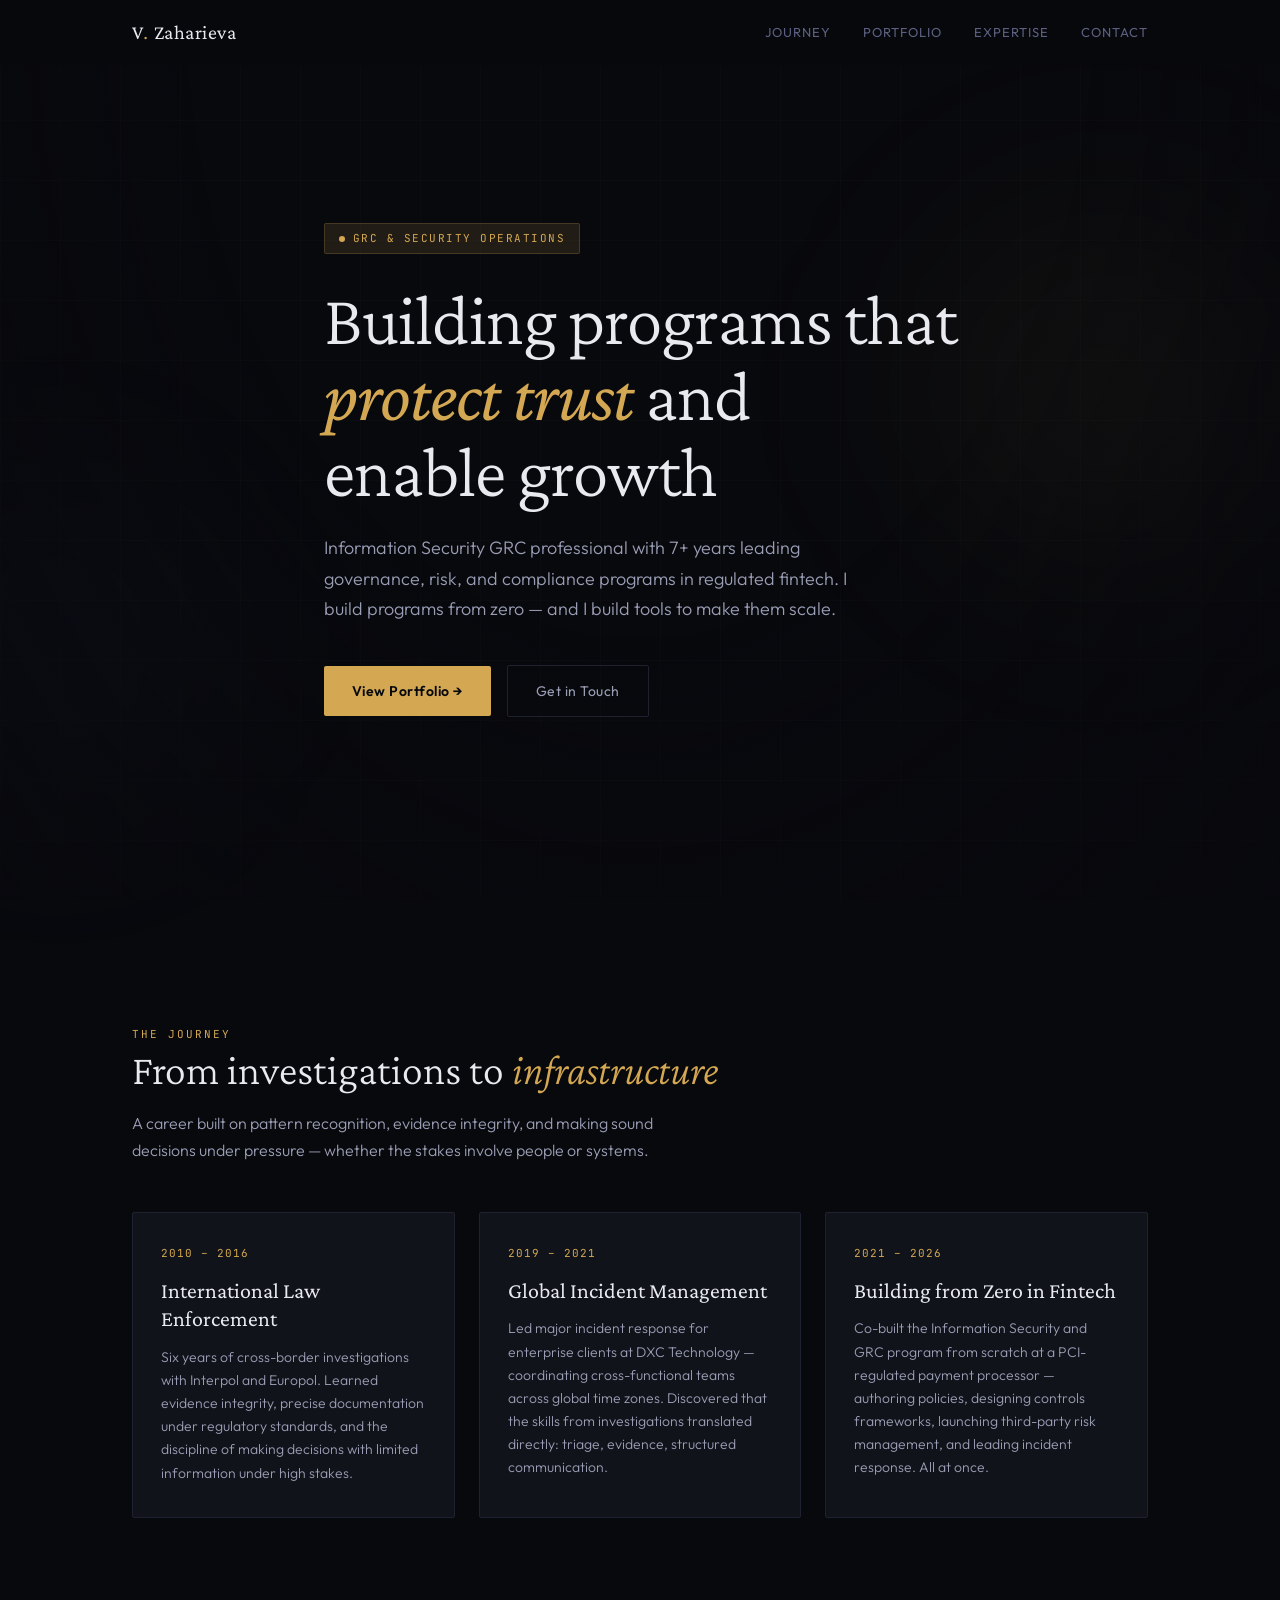
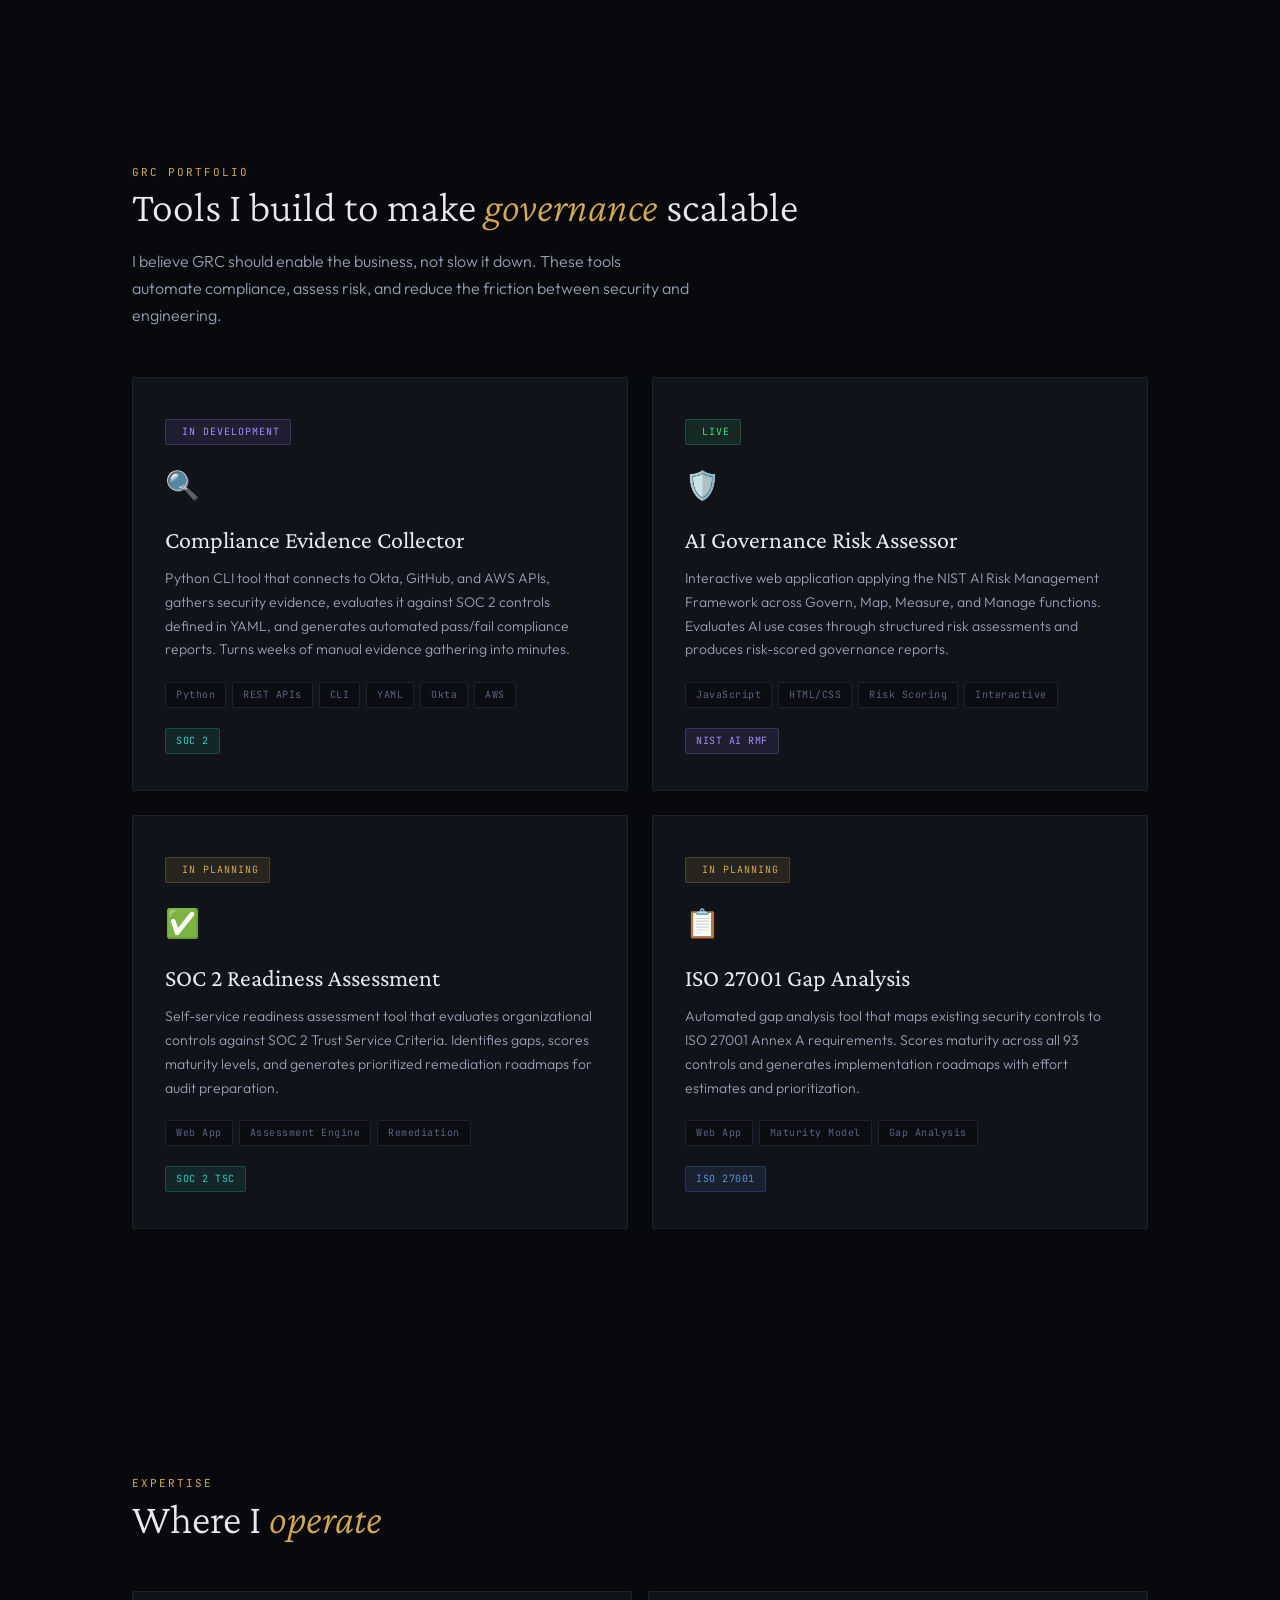
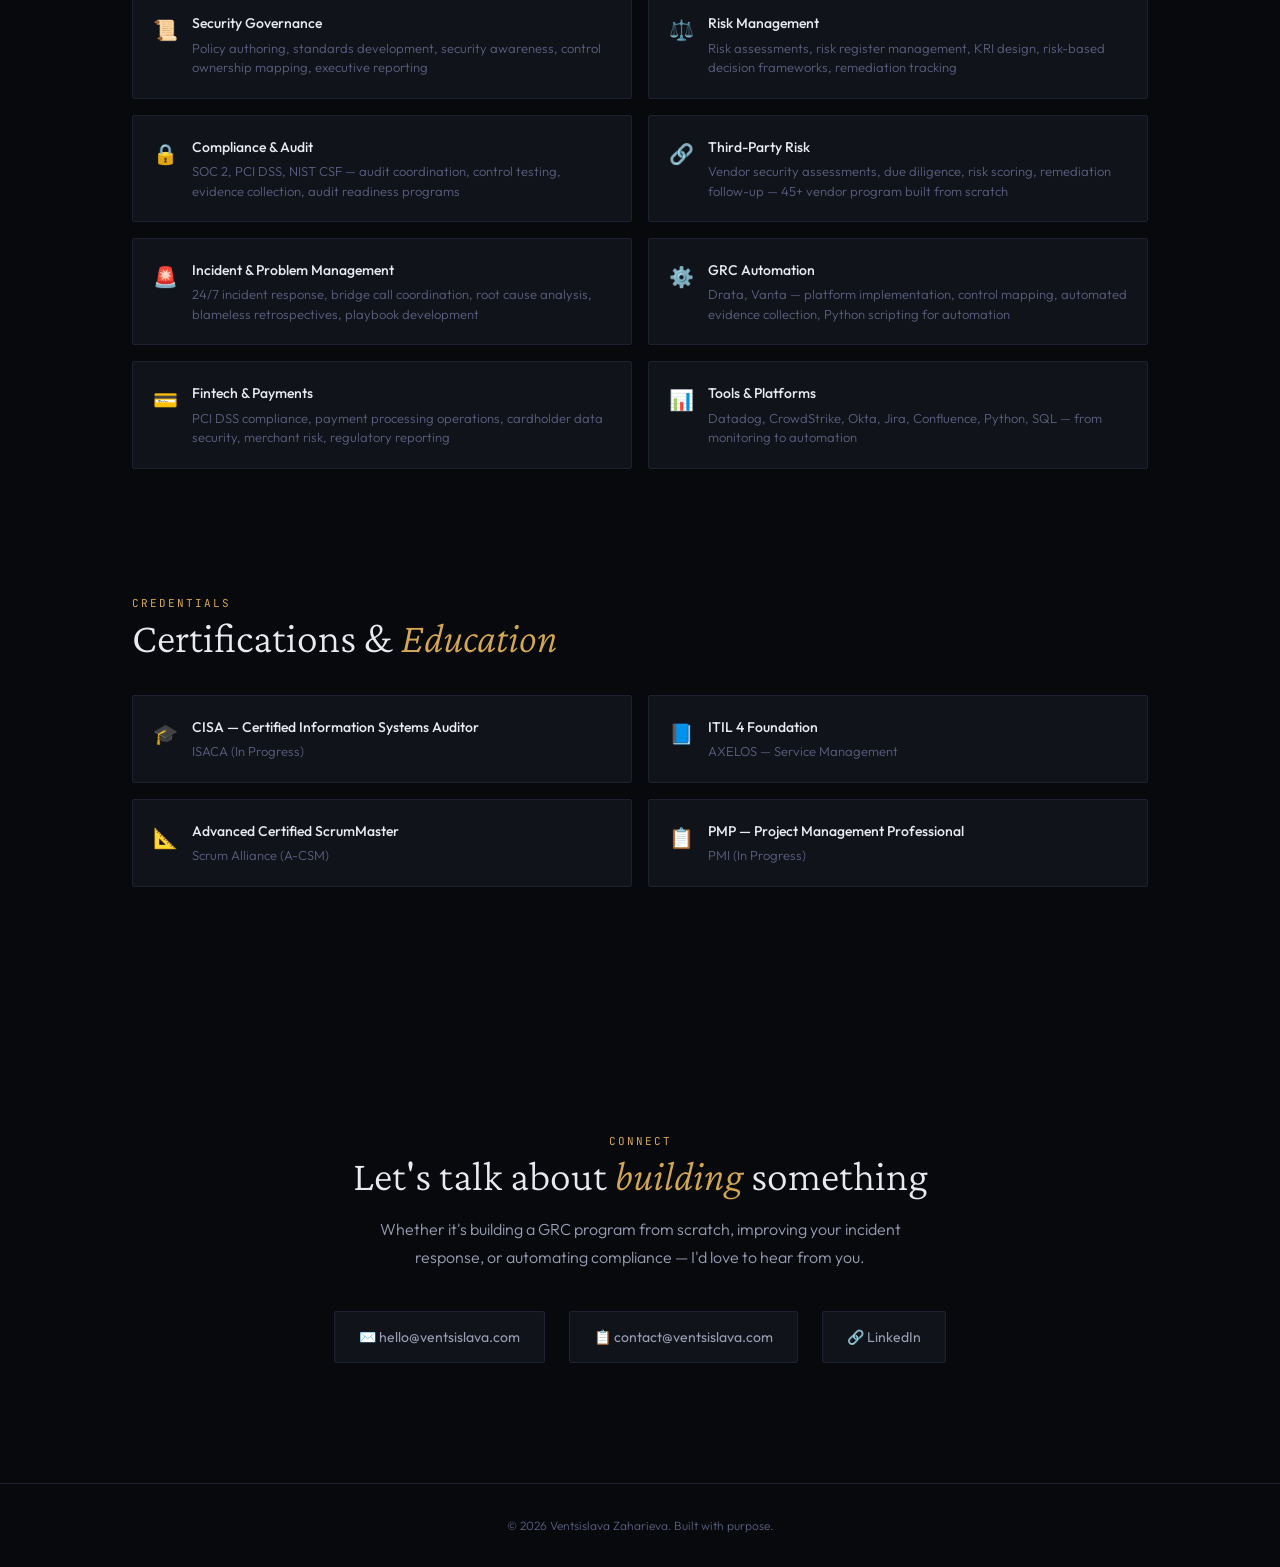
==== index.html @ 03b920b8 "Initial MVP: portfolio site with GRC tools showcase" ====
<!DOCTYPE html>
<html lang="en">

<head>
    <meta charset="UTF-8">
    <meta name="viewport" content="width=device-width, initial-scale=1.0">
    <title>Ventsislava Zaharieva — GRC & Security Operations</title>
    <meta name="description"
        content="Information Security GRC professional building governance, risk, and compliance programs that protect customer trust while enabling business growth. Portfolio of GRC automation tools and security operations expertise.">
    <link rel="stylesheet" href="css/style.css">
</head>

<body>

    <!-- Navigation -->
    <nav id="navbar">
        <div class="container">
            <a href="#" class="nav-logo">V<span>.</span> Zaharieva</a>
            <ul class="nav-links">
                <li><a href="#journey">Journey</a></li>
                <li><a href="#portfolio">Portfolio</a></li>
                <li><a href="#expertise">Expertise</a></li>
                <li><a href="#contact">Contact</a></li>
            </ul>
        </div>
    </nav>

    <!-- Hero -->
    <section class="hero">
        <div class="container">
            <div class="hero-content">
                <div class="hero-badge">
                    <span class="dot"></span>
                    GRC & Security Operations
                </div>
                <h1>Building programs that<br><em>protect trust</em> and<br>enable growth</h1>
                <p class="hero-subtitle">Information Security GRC professional with 7+ years leading governance, risk,
                    and compliance programs in regulated fintech. I build programs from zero — and I build tools to make
                    them scale.</p>
                <div class="hero-cta">
                    <a href="#portfolio" class="btn-primary">View Portfolio →</a>
                    <a href="#contact" class="btn-secondary">Get in Touch</a>
                </div>
            </div>
        </div>
        <div class="hero-glow"></div>
        <div class="hero-glow-2"></div>
    </section>

    <!-- Journey -->
    <section class="section" id="journey">
        <div class="container">
            <span class="section-label">The Journey</span>
            <h2 class="section-title">From investigations to <em>infrastructure</em></h2>
            <p class="section-description">A career built on pattern recognition, evidence integrity, and making sound
                decisions under pressure — whether the stakes involve people or systems.</p>

            <div class="journey-grid">
                <div class="journey-card fade-in stagger-1">
                    <div class="journey-era">2010 – 2016</div>
                    <div class="journey-title">International Law Enforcement</div>
                    <p class="journey-text">Six years of cross-border investigations with Interpol and Europol. Learned
                        evidence integrity, precise documentation under regulatory standards, and the discipline of
                        making decisions with limited information under high stakes.</p>
                </div>
                <div class="journey-card fade-in stagger-2">
                    <div class="journey-era">2019 – 2021</div>
                    <div class="journey-title">Global Incident Management</div>
                    <p class="journey-text">Led major incident response for enterprise clients at DXC Technology —
                        coordinating cross-functional teams across global time zones. Discovered that the skills from
                        investigations translated directly: triage, evidence, structured communication.</p>
                </div>
                <div class="journey-card fade-in stagger-3">
                    <div class="journey-era">2021 – 2026</div>
                    <div class="journey-title">Building from Zero in Fintech</div>
                    <p class="journey-text">Co-built the Information Security and GRC program from scratch at a
                        PCI-regulated payment processor — authoring policies, designing controls frameworks, launching
                        third-party risk management, and leading incident response. All at once.</p>
                </div>
            </div>
        </div>
    </section>

    <!-- Portfolio -->
    <section class="section" id="portfolio">
        <div class="container">
            <span class="section-label">GRC Portfolio</span>
            <h2 class="section-title">Tools I build to make <em>governance</em> scalable</h2>
            <p class="section-description">I believe GRC should enable the business, not slow it down. These tools
                automate compliance, assess risk, and reduce the friction between security and engineering.</p>

            <div class="portfolio-grid">
                <!-- Project 1: Evidence Collector -->
                <div class="project-card fade-in stagger-1">
                    <div class="project-status status-dev">
                        <span class="dot"></span> In Development
                    </div>
                    <div class="project-icon">🔍</div>
                    <h3 class="project-name">Compliance Evidence Collector</h3>
                    <p class="project-description">Python CLI tool that connects to Okta, GitHub, and AWS APIs, gathers
                        security evidence, evaluates it against SOC 2 controls defined in YAML, and generates automated
                        pass/fail compliance reports. Turns weeks of manual evidence gathering into minutes.</p>
                    <div class="project-tags">
                        <span class="tag">Python</span>
                        <span class="tag">REST APIs</span>
                        <span class="tag">CLI</span>
                        <span class="tag">YAML</span>
                        <span class="tag">Okta</span>
                        <span class="tag">AWS</span>
                    </div>
                    <div class="project-frameworks">
                        <span class="framework-badge fw-soc2">SOC 2</span>
                    </div>
                </div>

                <!-- Project 2: AI Governance Risk Assessor -->
                <div class="project-card fade-in stagger-2">
                    <div class="project-status status-live">
                        <span class="dot"></span> Live
                    </div>
                    <div class="project-icon">🛡️</div>
                    <h3 class="project-name">AI Governance Risk Assessor</h3>
                    <p class="project-description">Interactive web application applying the NIST AI Risk Management
                        Framework across Govern, Map, Measure, and Manage functions. Evaluates AI use cases through
                        structured risk assessments and produces risk-scored governance reports.</p>
                    <div class="project-tags">
                        <span class="tag">JavaScript</span>
                        <span class="tag">HTML/CSS</span>
                        <span class="tag">Risk Scoring</span>
                        <span class="tag">Interactive</span>
                    </div>
                    <div class="project-frameworks">
                        <span class="framework-badge fw-nist">NIST AI RMF</span>
                    </div>
                </div>

                <!-- Project 3: SOC 2 Readiness -->
                <div class="project-card fade-in stagger-3">
                    <div class="project-status status-planned">
                        <span class="dot"></span> In Planning
                    </div>
                    <div class="project-icon">✅</div>
                    <h3 class="project-name">SOC 2 Readiness Assessment</h3>
                    <p class="project-description">Self-service readiness assessment tool that evaluates organizational
                        controls against SOC 2 Trust Service Criteria. Identifies gaps, scores maturity levels, and
                        generates prioritized remediation roadmaps for audit preparation.</p>
                    <div class="project-tags">
                        <span class="tag">Web App</span>
                        <span class="tag">Assessment Engine</span>
                        <span class="tag">Remediation</span>
                    </div>
                    <div class="project-frameworks">
                        <span class="framework-badge fw-soc2">SOC 2 TSC</span>
                    </div>
                </div>

                <!-- Project 4: ISO 27001 Gap Analysis -->
                <div class="project-card fade-in stagger-4">
                    <div class="project-status status-planned">
                        <span class="dot"></span> In Planning
                    </div>
                    <div class="project-icon">📋</div>
                    <h3 class="project-name">ISO 27001 Gap Analysis</h3>
                    <p class="project-description">Automated gap analysis tool that maps existing security controls to
                        ISO 27001 Annex A requirements. Scores maturity across all 93 controls and generates
                        implementation roadmaps with effort estimates and prioritization.</p>
                    <div class="project-tags">
                        <span class="tag">Web App</span>
                        <span class="tag">Maturity Model</span>
                        <span class="tag">Gap Analysis</span>
                    </div>
                    <div class="project-frameworks">
                        <span class="framework-badge fw-iso">ISO 27001</span>
                    </div>
                </div>
            </div>
        </div>
    </section>

    <!-- Expertise -->
    <section class="section" id="expertise">
        <div class="container">
            <span class="section-label">Expertise</span>
            <h2 class="section-title">Where I <em>operate</em></h2>

            <div class="competency-grid">
                <div class="competency-item fade-in">
                    <div class="competency-icon">📜</div>
                    <div>
                        <div class="competency-label">Security Governance</div>
                        <div class="competency-detail">Policy authoring, standards development, security awareness,
                            control ownership mapping, executive reporting</div>
                    </div>
                </div>
                <div class="competency-item fade-in">
                    <div class="competency-icon">⚖️</div>
                    <div>
                        <div class="competency-label">Risk Management</div>
                        <div class="competency-detail">Risk assessments, risk register management, KRI design,
                            risk-based decision frameworks, remediation tracking</div>
                    </div>
                </div>
                <div class="competency-item fade-in">
                    <div class="competency-icon">🔒</div>
                    <div>
                        <div class="competency-label">Compliance & Audit</div>
                        <div class="competency-detail">SOC 2, PCI DSS, NIST CSF — audit coordination, control testing,
                            evidence collection, audit readiness programs</div>
                    </div>
                </div>
                <div class="competency-item fade-in">
                    <div class="competency-icon">🔗</div>
                    <div>
                        <div class="competency-label">Third-Party Risk</div>
                        <div class="competency-detail">Vendor security assessments, due diligence, risk scoring,
                            remediation follow-up — 45+ vendor program built from scratch</div>
                    </div>
                </div>
                <div class="competency-item fade-in">
                    <div class="competency-icon">🚨</div>
                    <div>
                        <div class="competency-label">Incident & Problem Management</div>
                        <div class="competency-detail">24/7 incident response, bridge call coordination, root cause
                            analysis, blameless retrospectives, playbook development</div>
                    </div>
                </div>
                <div class="competency-item fade-in">
                    <div class="competency-icon">⚙️</div>
                    <div>
                        <div class="competency-label">GRC Automation</div>
                        <div class="competency-detail">Drata, Vanta — platform implementation, control mapping,
                            automated evidence collection, Python scripting for automation</div>
                    </div>
                </div>
                <div class="competency-item fade-in">
                    <div class="competency-icon">💳</div>
                    <div>
                        <div class="competency-label">Fintech & Payments</div>
                        <div class="competency-detail">PCI DSS compliance, payment processing operations, cardholder
                            data security, merchant risk, regulatory reporting</div>
                    </div>
                </div>
                <div class="competency-item fade-in">
                    <div class="competency-icon">📊</div>
                    <div>
                        <div class="competency-label">Tools & Platforms</div>
                        <div class="competency-detail">Datadog, CrowdStrike, Okta, Jira, Confluence, Python, SQL — from
                            monitoring to automation</div>
                    </div>
                </div>
            </div>
        </div>
    </section>

    <!-- Certifications -->
    <section class="section" id="certifications" style="padding-top: 0;">
        <div class="container">
            <span class="section-label">Credentials</span>
            <h2 class="section-title">Certifications & <em>Education</em></h2>

            <div class="competency-grid" style="margin-top: 32px;">
                <div class="competency-item fade-in">
                    <div class="competency-icon">🎓</div>
                    <div>
                        <div class="competency-label">CISA — Certified Information Systems Auditor</div>
                        <div class="competency-detail">ISACA (In Progress)</div>
                    </div>
                </div>
                <div class="competency-item fade-in">
                    <div class="competency-icon">📘</div>
                    <div>
                        <div class="competency-label">ITIL 4 Foundation</div>
                        <div class="competency-detail">AXELOS — Service Management</div>
                    </div>
                </div>
                <div class="competency-item fade-in">
                    <div class="competency-icon">📐</div>
                    <div>
                        <div class="competency-label">Advanced Certified ScrumMaster</div>
                        <div class="competency-detail">Scrum Alliance (A-CSM)</div>
                    </div>
                </div>
                <div class="competency-item fade-in">
                    <div class="competency-icon">📋</div>
                    <div>
                        <div class="competency-label">PMP — Project Management Professional</div>
                        <div class="competency-detail">PMI (In Progress)</div>
                    </div>
                </div>
            </div>
        </div>
    </section>

    <!-- Contact -->
    <section class="section contact-section" id="contact">
        <div class="container">
            <span class="section-label">Connect</span>
            <h2 class="section-title">Let's talk about <em>building</em> something</h2>
            <p class="section-description" style="margin: 0 auto;">Whether it's building a GRC program from scratch,
                improving your incident response, or automating compliance — I'd love to hear from you.</p>

            <div class="contact-links">
                <a href="mailto:hello@ventsislava.com" class="contact-link">
                    ✉️ hello@ventsislava.com
                </a>
                <a href="mailto:contact@ventsislava.com" class="contact-link">
                    📋 contact@ventsislava.com
                </a>
                <a href="https://linkedin.com" class="contact-link" target="_blank">
                    🔗 LinkedIn
                </a>
            </div>
        </div>
    </section>

    <!-- Footer -->
    <footer>
        <div class="container">
            <p class="footer-text">© 2026 Ventsislava Zaharieva. Built with purpose.</p>
        </div>
    </footer>

    <script src="js/main.js"></script>
</body>

</html>
---- css/style.css ----
/* ================================
   VENTSISLAVA.COM — Design System
   Aesthetic: Refined Dark Editorial
   ================================ */

@import url('https://fonts.googleapis.com/css2?family=Crimson+Pro:ital,wght@0,300;0,400;0,600;1,300;1,400&family=Outfit:wght@300;400;500;600;700&family=JetBrains+Mono:wght@400;500&display=swap');

:root {
    /* Palette — Midnight with warm amber accents */
    --bg-deep: #08090d;
    --bg-primary: #0c0e14;
    --bg-card: #11131a;
    --bg-card-hover: #161924;
    --bg-surface: #1a1d28;
    --border: #1e2130;
    --border-hover: #2a2e42;

    --text-primary: #e8eaf0;
    --text-secondary: #9a9eb5;
    --text-muted: #5c6080;

    --accent: #d4a853;
    --accent-soft: rgba(212, 168, 83, 0.12);
    --accent-glow: rgba(212, 168, 83, 0.25);
    --accent-secondary: #5b8dd9;
    --accent-secondary-soft: rgba(91, 141, 217, 0.12);

    /* Status colors */
    --green: #4ade80;
    --green-soft: rgba(74, 222, 128, 0.1);
    --purple: #a78bfa;
    --purple-soft: rgba(167, 139, 250, 0.1);
    --teal: #2dd4bf;
    --teal-soft: rgba(45, 212, 191, 0.1);
    --rose: #fb7185;
    --rose-soft: rgba(251, 113, 133, 0.1);

    /* Typography */
    --font-display: 'Crimson Pro', Georgia, serif;
    --font-body: 'Outfit', sans-serif;
    --font-mono: 'JetBrains Mono', monospace;

    /* Spacing */
    --section-gap: 120px;
    --container-width: 1080px;
}

* { margin: 0; padding: 0; box-sizing: border-box; }

html { scroll-behavior: smooth; }

body {
    font-family: var(--font-body);
    background: var(--bg-deep);
    color: var(--text-primary);
    line-height: 1.6;
    overflow-x: hidden;
    -webkit-font-smoothing: antialiased;
    -moz-osx-font-smoothing: grayscale;
}

/* Subtle grid background */
body::before {
    content: '';
    position: fixed;
    top: 0; left: 0; width: 100%; height: 100%;
    background-image:
        linear-gradient(rgba(255,255,255,0.015) 1px, transparent 1px),
        linear-gradient(90deg, rgba(255,255,255,0.015) 1px, transparent 1px);
    background-size: 60px 60px;
    pointer-events: none;
    z-index: 0;
}

/* Vignette */
body::after {
    content: '';
    position: fixed;
    top: 0; left: 0; width: 100%; height: 100%;
    background: radial-gradient(ellipse at 50% 0%, transparent 50%, rgba(8,9,13,0.7) 100%);
    pointer-events: none;
    z-index: 0;
}

.container {
    max-width: var(--container-width);
    margin: 0 auto;
    padding: 0 32px;
    position: relative;
    z-index: 1;
}

/* ================================
   NAVIGATION
   ================================ */
nav {
    position: fixed;
    top: 0; left: 0; right: 0;
    z-index: 100;
    padding: 16px 0;
    background: rgba(8,9,13,0.85);
    backdrop-filter: blur(20px);
    border-bottom: 1px solid transparent;
    transition: all 0.3s ease;
}

nav.scrolled {
    border-bottom-color: var(--border);
}

nav .container {
    display: flex;
    justify-content: space-between;
    align-items: center;
}

.nav-logo {
    font-family: var(--font-display);
    font-size: 20px;
    font-weight: 400;
    color: var(--text-primary);
    text-decoration: none;
    letter-spacing: 0.5px;
}

.nav-logo span { color: var(--accent); font-style: italic; }

.nav-links {
    display: flex;
    gap: 32px;
    list-style: none;
}

.nav-links a {
    font-size: 13px;
    font-weight: 400;
    color: var(--text-muted);
    text-decoration: none;
    letter-spacing: 1px;
    text-transform: uppercase;
    transition: color 0.3s ease;
}

.nav-links a:hover { color: var(--accent); }

/* ================================
   HERO SECTION
   ================================ */
.hero {
    min-height: 100vh;
    display: flex;
    align-items: center;
    position: relative;
    padding: 120px 0 80px;
}

.hero-content {
    max-width: 720px;
}

.hero-badge {
    display: inline-flex;
    align-items: center;
    gap: 8px;
    padding: 6px 14px;
    background: var(--accent-soft);
    border: 1px solid rgba(212,168,83,0.2);
    border-radius: 2px;
    font-family: var(--font-mono);
    font-size: 11px;
    color: var(--accent);
    letter-spacing: 1.5px;
    text-transform: uppercase;
    margin-bottom: 28px;
}

.hero-badge .dot {
    width: 6px; height: 6px;
    background: var(--accent);
    border-radius: 50%;
    animation: pulse 2.5s infinite;
}

@keyframes pulse {
    0%, 100% { opacity: 1; }
    50% { opacity: 0.3; }
}

.hero h1 {
    font-family: var(--font-display);
    font-size: 72px;
    font-weight: 300;
    line-height: 1.05;
    color: var(--text-primary);
    margin-bottom: 24px;
    letter-spacing: -1px;
}

.hero h1 em {
    font-style: italic;
    color: var(--accent);
    font-weight: 400;
}

.hero-subtitle {
    font-size: 18px;
    font-weight: 300;
    color: var(--text-secondary);
    line-height: 1.7;
    max-width: 540px;
    margin-bottom: 40px;
}

.hero-cta {
    display: flex;
    gap: 16px;
    align-items: center;
}

.btn-primary {
    display: inline-flex;
    align-items: center;
    gap: 10px;
    padding: 14px 28px;
    background: var(--accent);
    color: var(--bg-deep);
    font-family: var(--font-body);
    font-size: 14px;
    font-weight: 600;
    text-decoration: none;
    border-radius: 2px;
    letter-spacing: 0.5px;
    transition: all 0.3s ease;
}

.btn-primary:hover {
    background: #e0b760;
    transform: translateY(-2px);
    box-shadow: 0 8px 24px rgba(212,168,83,0.25);
}

.btn-secondary {
    display: inline-flex;
    align-items: center;
    gap: 10px;
    padding: 14px 28px;
    background: transparent;
    color: var(--text-secondary);
    font-family: var(--font-body);
    font-size: 14px;
    font-weight: 400;
    text-decoration: none;
    border: 1px solid var(--border);
    border-radius: 2px;
    letter-spacing: 0.5px;
    transition: all 0.3s ease;
}

.btn-secondary:hover {
    border-color: var(--border-hover);
    color: var(--text-primary);
}

/* Ambient glow on hero */
.hero-glow {
    position: absolute;
    top: 10%;
    right: -10%;
    width: 600px;
    height: 600px;
    background: radial-gradient(circle, rgba(212,168,83,0.06) 0%, transparent 70%);
    filter: blur(80px);
    pointer-events: none;
}

.hero-glow-2 {
    position: absolute;
    bottom: 0;
    left: -15%;
    width: 500px;
    height: 500px;
    background: radial-gradient(circle, rgba(91,141,217,0.05) 0%, transparent 70%);
    filter: blur(80px);
    pointer-events: none;
}

/* ================================
   SECTION HEADERS
   ================================ */
.section {
    padding: var(--section-gap) 0;
}

.section-label {
    font-family: var(--font-mono);
    font-size: 11px;
    color: var(--accent);
    letter-spacing: 2px;
    text-transform: uppercase;
    margin-bottom: 12px;
}

.section-title {
    font-family: var(--font-display);
    font-size: 42px;
    font-weight: 300;
    line-height: 1.15;
    color: var(--text-primary);
    margin-bottom: 16px;
}

.section-title em {
    font-style: italic;
    color: var(--accent);
}

.section-description {
    font-size: 16px;
    color: var(--text-secondary);
    max-width: 560px;
    line-height: 1.7;
    font-weight: 300;
}

/* ================================
   JOURNEY SECTION
   ================================ */
.journey-grid {
    display: grid;
    grid-template-columns: repeat(3, 1fr);
    gap: 24px;
    margin-top: 48px;
}

.journey-card {
    background: var(--bg-card);
    border: 1px solid var(--border);
    border-radius: 2px;
    padding: 32px 28px;
    position: relative;
    transition: all 0.3s ease;
}

.journey-card::before {
    content: '';
    position: absolute;
    top: 0; left: 0;
    width: 3px; height: 0;
    background: var(--accent);
    transition: height 0.4s ease;
}

.journey-card:hover { border-color: var(--border-hover); background: var(--bg-card-hover); }
.journey-card:hover::before { height: 100%; }

.journey-era {
    font-family: var(--font-mono);
    font-size: 11px;
    color: var(--accent);
    letter-spacing: 1px;
    margin-bottom: 14px;
}

.journey-title {
    font-family: var(--font-display);
    font-size: 22px;
    font-weight: 400;
    color: var(--text-primary);
    margin-bottom: 12px;
    line-height: 1.3;
}

.journey-text {
    font-size: 14px;
    color: var(--text-secondary);
    line-height: 1.65;
    font-weight: 300;
}

/* ================================
   GRC PORTFOLIO
   ================================ */
.portfolio-grid {
    display: grid;
    grid-template-columns: repeat(2, 1fr);
    gap: 24px;
    margin-top: 48px;
}

.project-card {
    background: var(--bg-card);
    border: 1px solid var(--border);
    border-radius: 2px;
    padding: 36px 32px;
    position: relative;
    overflow: hidden;
    transition: all 0.4s ease;
}

.project-card::after {
    content: '';
    position: absolute;
    bottom: 0; left: 0; right: 0;
    height: 2px;
    background: linear-gradient(90deg, var(--accent), transparent);
    opacity: 0;
    transition: opacity 0.3s ease;
}

.project-card:hover {
    border-color: var(--border-hover);
    background: var(--bg-card-hover);
    transform: translateY(-4px);
    box-shadow: 0 16px 40px rgba(0,0,0,0.3);
}

.project-card:hover::after { opacity: 1; }

.project-status {
    display: inline-flex;
    align-items: center;
    gap: 6px;
    padding: 4px 10px;
    border-radius: 2px;
    font-family: var(--font-mono);
    font-size: 10px;
    letter-spacing: 1px;
    text-transform: uppercase;
    margin-bottom: 18px;
}

.status-live {
    background: var(--green-soft);
    color: var(--green);
    border: 1px solid rgba(74,222,128,0.2);
}

.status-dev {
    background: var(--purple-soft);
    color: var(--purple);
    border: 1px solid rgba(167,139,250,0.2);
}

.status-planned {
    background: var(--accent-soft);
    color: var(--accent);
    border: 1px solid rgba(212,168,83,0.2);
}

.project-icon {
    font-size: 28px;
    margin-bottom: 16px;
}

.project-name {
    font-family: var(--font-display);
    font-size: 24px;
    font-weight: 400;
    color: var(--text-primary);
    margin-bottom: 12px;
    line-height: 1.3;
}

.project-description {
    font-size: 14px;
    color: var(--text-secondary);
    line-height: 1.7;
    font-weight: 300;
    margin-bottom: 20px;
}

.project-tags {
    display: flex;
    flex-wrap: wrap;
    gap: 6px;
    margin-bottom: 20px;
}

.tag {
    font-family: var(--font-mono);
    font-size: 10px;
    padding: 4px 10px;
    background: rgba(0,0,0,0.3);
    border: 1px solid var(--border);
    border-radius: 2px;
    color: var(--text-muted);
    letter-spacing: 0.5px;
}

.project-frameworks {
    display: flex;
    flex-wrap: wrap;
    gap: 8px;
}

.framework-badge {
    font-family: var(--font-mono);
    font-size: 10px;
    padding: 4px 10px;
    border-radius: 2px;
    letter-spacing: 0.5px;
}

.fw-soc2 { background: var(--teal-soft); color: var(--teal); border: 1px solid rgba(45,212,191,0.2); }
.fw-nist { background: var(--purple-soft); color: var(--purple); border: 1px solid rgba(167,139,250,0.2); }
.fw-iso { background: var(--accent-secondary-soft); color: var(--accent-secondary); border: 1px solid rgba(91,141,217,0.2); }
.fw-pci { background: var(--rose-soft); color: var(--rose); border: 1px solid rgba(251,113,133,0.2); }

/* ================================
   COMPETENCIES
   ================================ */
.competency-grid {
    display: grid;
    grid-template-columns: repeat(2, 1fr);
    gap: 16px;
    margin-top: 48px;
}

.competency-item {
    display: flex;
    align-items: flex-start;
    gap: 14px;
    padding: 20px;
    background: var(--bg-card);
    border: 1px solid var(--border);
    border-radius: 2px;
    transition: border-color 0.3s ease;
}

.competency-item:hover { border-color: var(--border-hover); }

.competency-icon {
    font-size: 20px;
    flex-shrink: 0;
    margin-top: 2px;
}

.competency-label {
    font-size: 14px;
    font-weight: 500;
    color: var(--text-primary);
    margin-bottom: 4px;
}

.competency-detail {
    font-size: 13px;
    color: var(--text-muted);
    line-height: 1.5;
    font-weight: 300;
}

/* ================================
   CONTACT
   ================================ */
.contact-section {
    text-align: center;
    padding: var(--section-gap) 0;
}

.contact-links {
    display: flex;
    justify-content: center;
    gap: 24px;
    margin-top: 40px;
}

.contact-link {
    display: flex;
    align-items: center;
    gap: 10px;
    padding: 14px 24px;
    background: var(--bg-card);
    border: 1px solid var(--border);
    border-radius: 2px;
    color: var(--text-secondary);
    text-decoration: none;
    font-size: 14px;
    transition: all 0.3s ease;
}

.contact-link:hover {
    border-color: var(--accent);
    color: var(--accent);
    transform: translateY(-2px);
}

/* ================================
   FOOTER
   ================================ */
footer {
    border-top: 1px solid var(--border);
    padding: 32px 0;
    text-align: center;
}

.footer-text {
    font-size: 12px;
    color: var(--text-muted);
    font-weight: 300;
}

/* ================================
   ANIMATIONS
   ================================ */
.fade-in {
    opacity: 0;
    transform: translateY(20px);
    transition: all 0.7s cubic-bezier(0.16, 1, 0.3, 1);
}

.fade-in.visible {
    opacity: 1;
    transform: translateY(0);
}

.stagger-1 { transition-delay: 0.1s; }
.stagger-2 { transition-delay: 0.2s; }
.stagger-3 { transition-delay: 0.3s; }
.stagger-4 { transition-delay: 0.4s; }

/* ================================
   RESPONSIVE
   ================================ */
@media (max-width: 768px) {
    .hero h1 { font-size: 42px; }
    .journey-grid { grid-template-columns: 1fr; }
    .portfolio-grid { grid-template-columns: 1fr; }
    .competency-grid { grid-template-columns: 1fr; }
    .nav-links { display: none; }
    .section { padding: 80px 0; }
    .section-title { font-size: 32px; }
    .hero { padding-top: 100px; }
    .contact-links { flex-direction: column; align-items: center; }
}
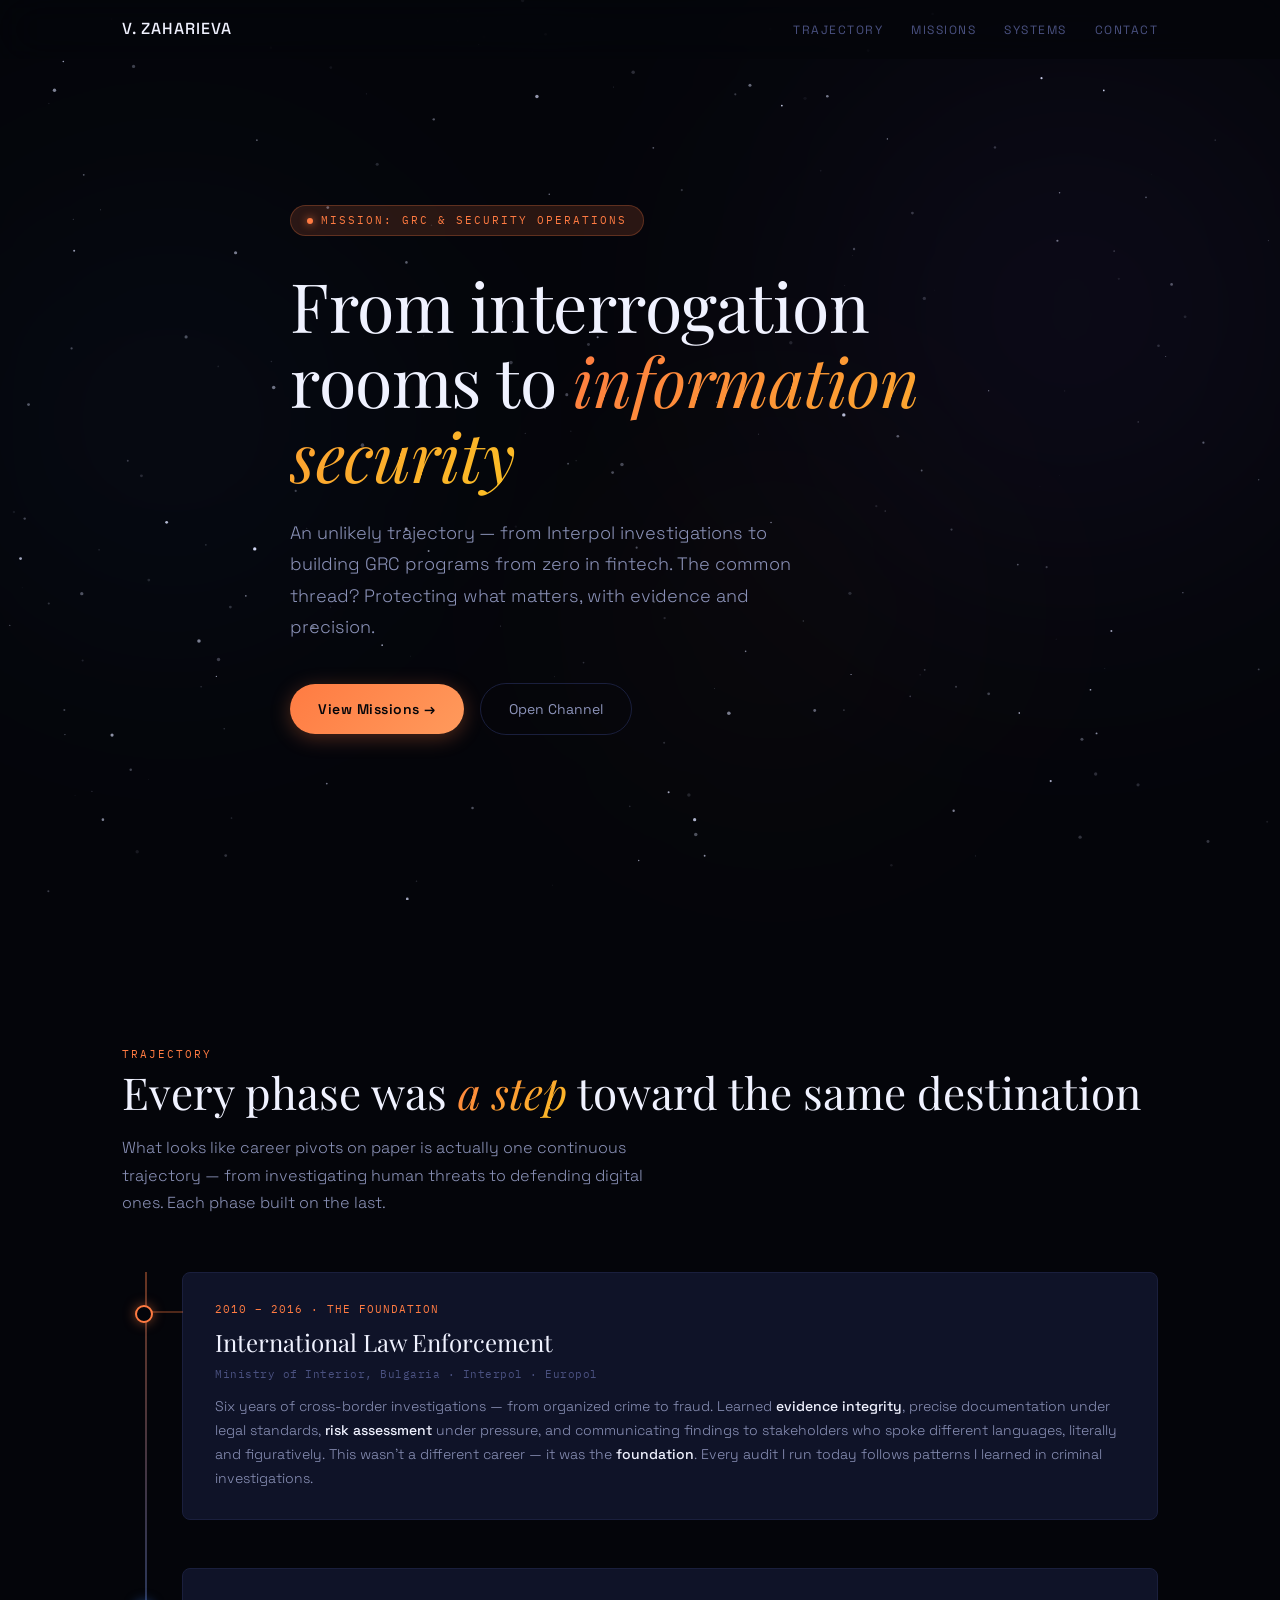
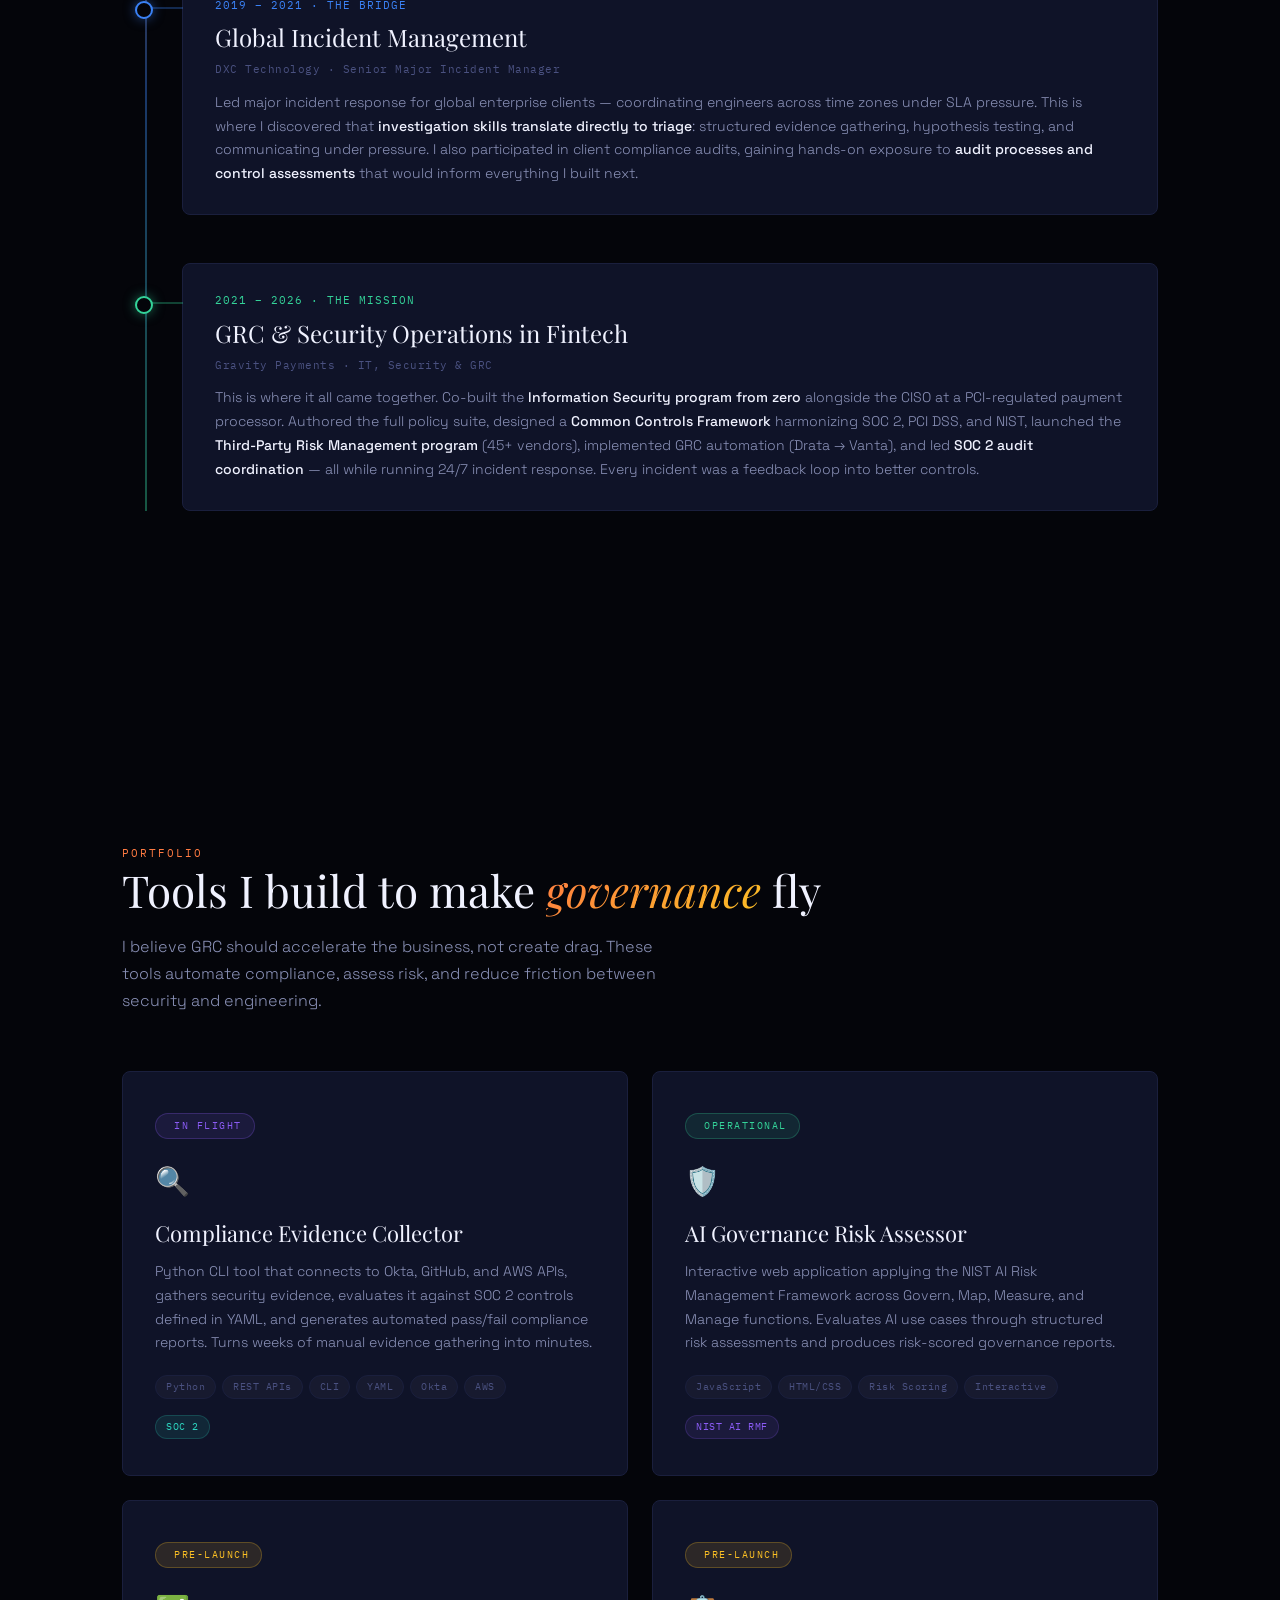
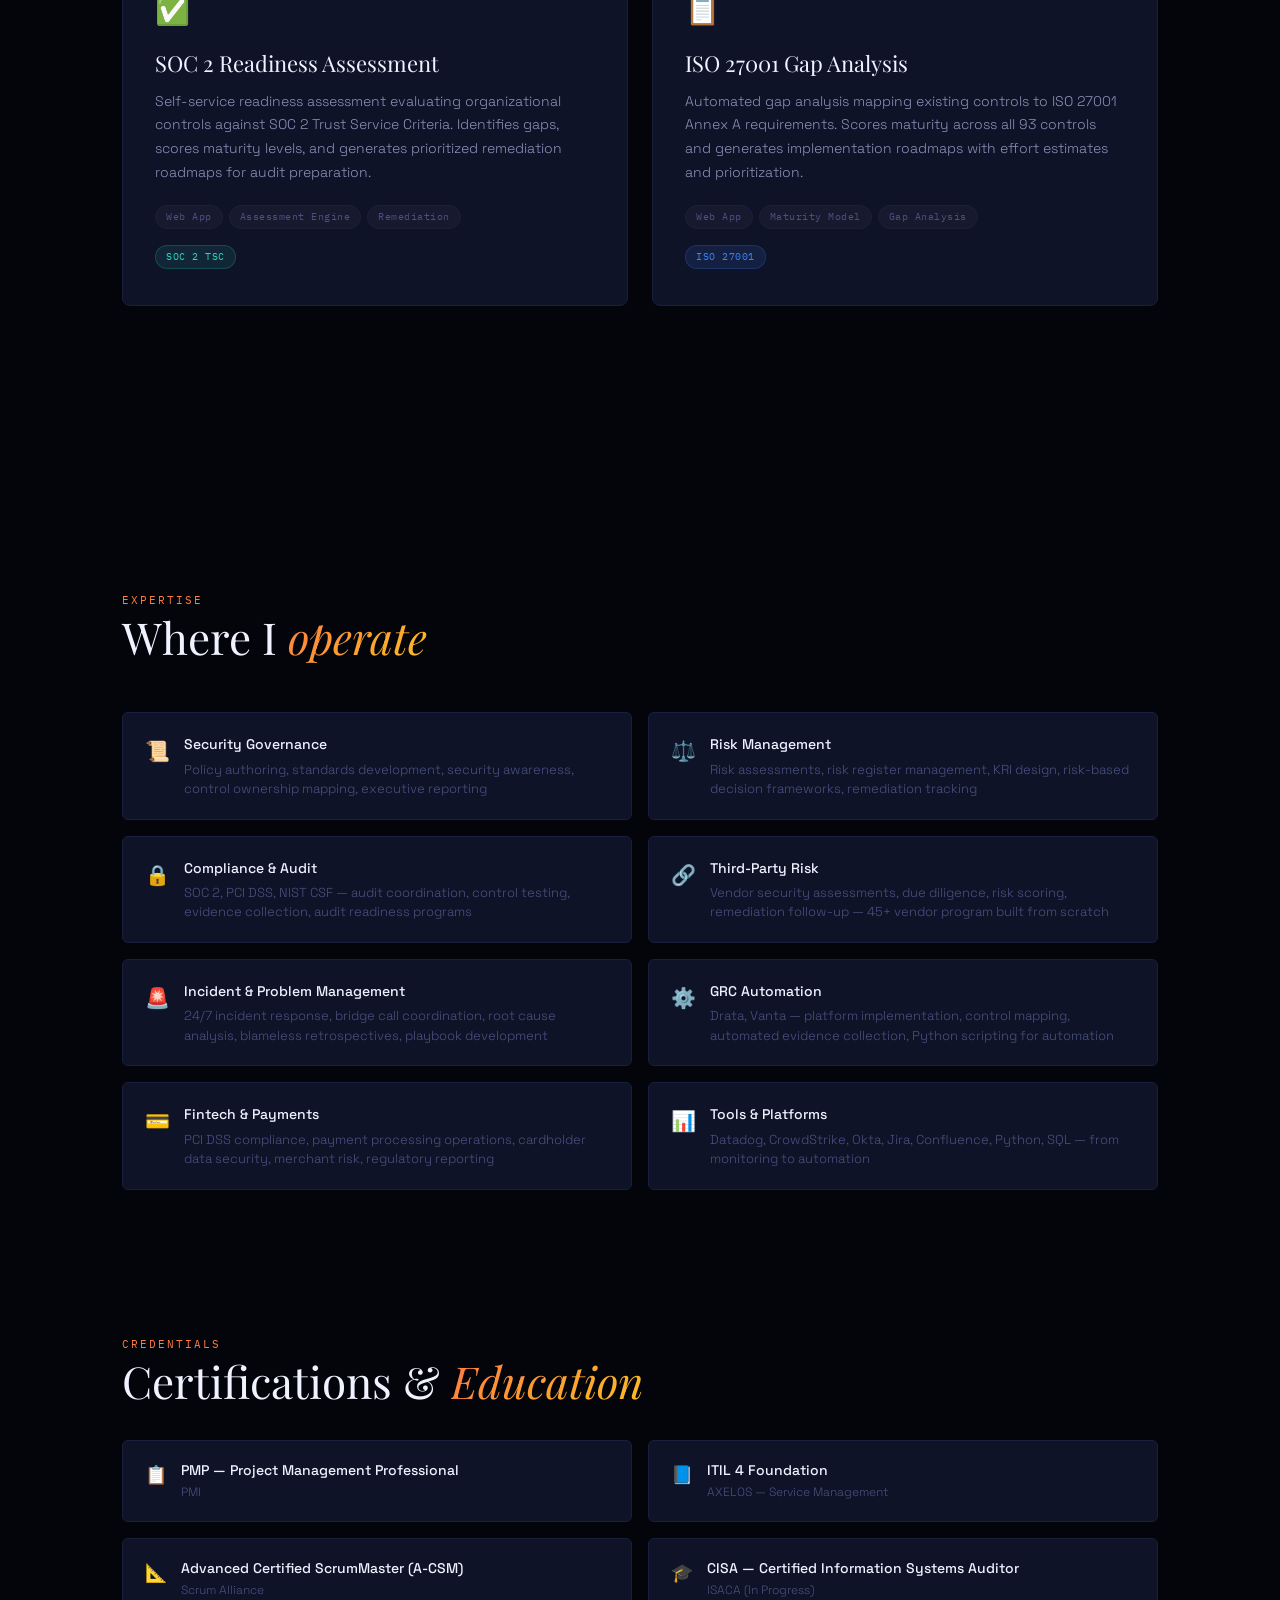
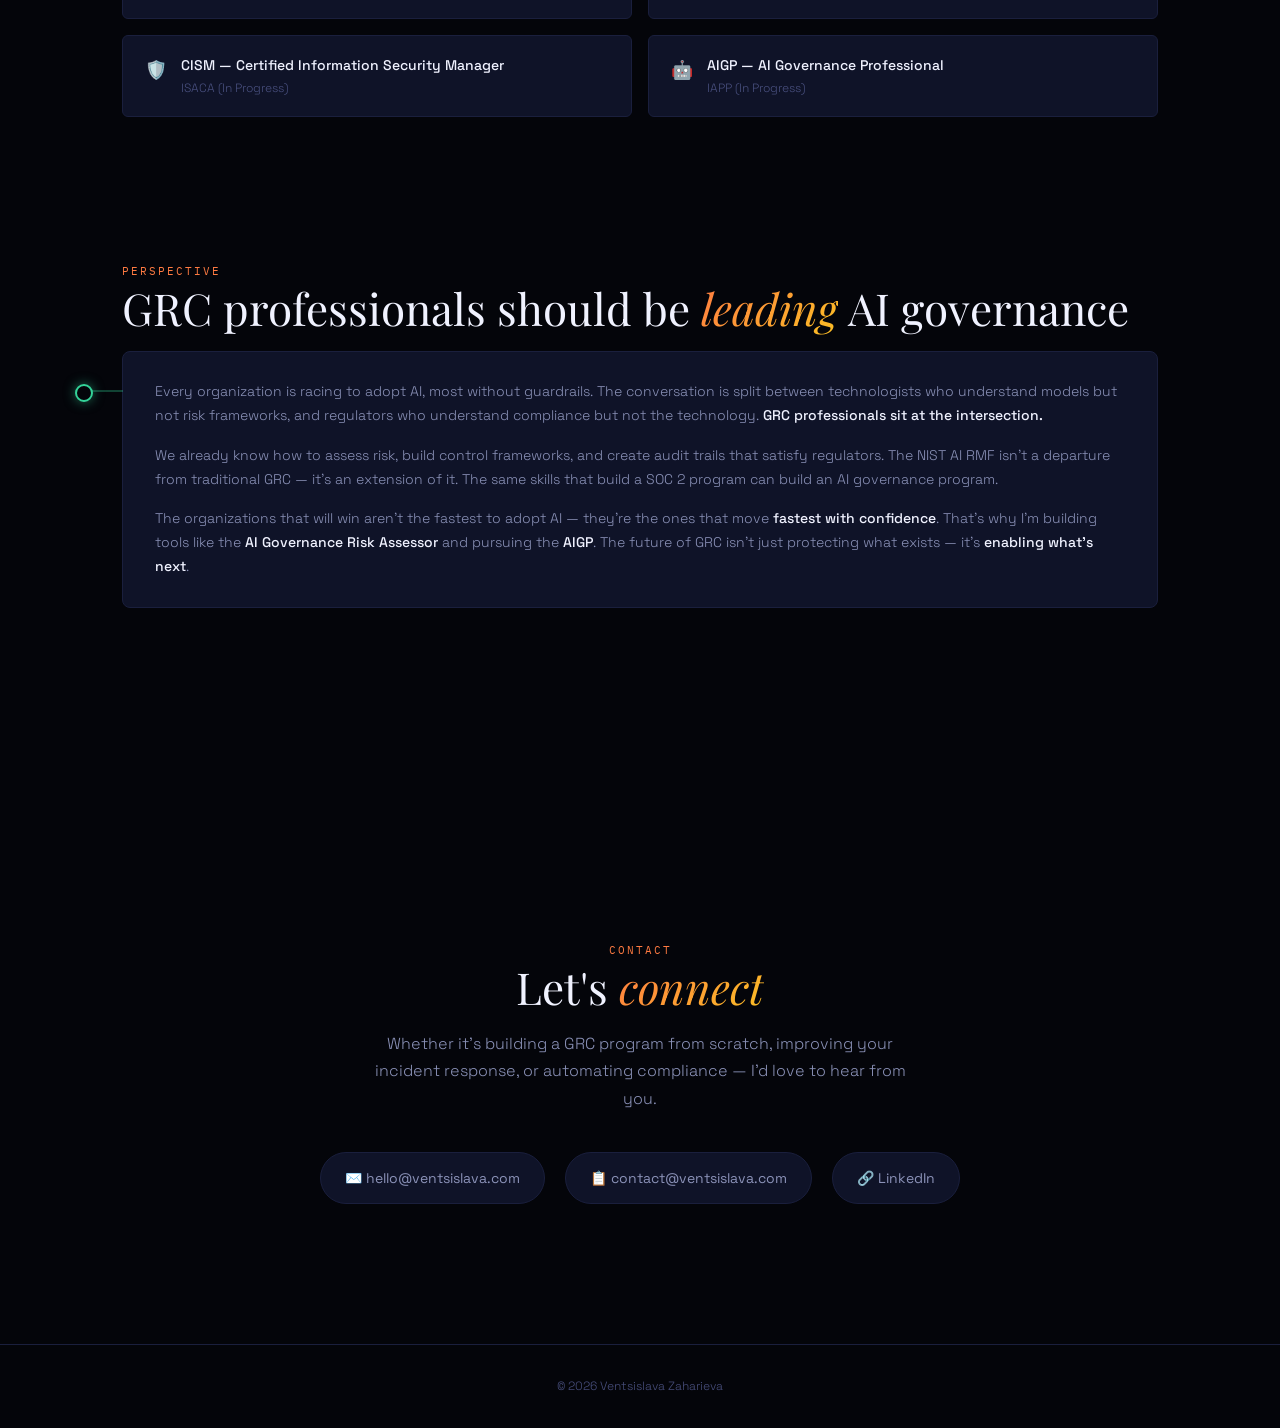
==== commit b52d0677: "style changes" ====
--- a/index.html
+++ b/index.html
@@ -6,20 +6,28 @@
     <meta name="viewport" content="width=device-width, initial-scale=1.0">
     <title>Ventsislava Zaharieva — GRC & Security Operations</title>
     <meta name="description"
-        content="Information Security GRC professional building governance, risk, and compliance programs that protect customer trust while enabling business growth. Portfolio of GRC automation tools and security operations expertise.">
+        content="Information Security GRC professional building governance, risk, and compliance programs that protect customer trust while enabling business growth. Portfolio of GRC automation tools.">
     <link rel="stylesheet" href="css/style.css">
 </head>
 
 <body>
 
+    <!-- Star field canvas -->
+    <canvas id="starfield"></canvas>
+
+    <!-- Nebula ambient clouds -->
+    <div class="nebula-cloud nebula-1"></div>
+    <div class="nebula-cloud nebula-2"></div>
+    <div class="nebula-cloud nebula-3"></div>
+
     <!-- Navigation -->
     <nav id="navbar">
         <div class="container">
-            <a href="#" class="nav-logo">V<span>.</span> Zaharieva</a>
+            <a href="#" class="nav-logo">V. ZAHARIEVA</a>
             <ul class="nav-links">
-                <li><a href="#journey">Journey</a></li>
-                <li><a href="#portfolio">Portfolio</a></li>
-                <li><a href="#expertise">Expertise</a></li>
+                <li><a href="#trajectory">Trajectory</a></li>
+                <li><a href="#missions">Missions</a></li>
+                <li><a href="#systems">Systems</a></li>
                 <li><a href="#contact">Contact</a></li>
             </ul>
         </div>
@@ -29,222 +37,240 @@
     <section class="hero">
         <div class="container">
             <div class="hero-content">
-                <div class="hero-badge">
-                    <span class="dot"></span>
-                    GRC & Security Operations
-                </div>
-                <h1>Building programs that<br><em>protect trust</em> and<br>enable growth</h1>
-                <p class="hero-subtitle">Information Security GRC professional with 7+ years leading governance, risk,
-                    and compliance programs in regulated fintech. I build programs from zero — and I build tools to make
-                    them scale.</p>
+                <div class="mission-tag">
+                    <span class="blink"></span>
+                    Mission: GRC & Security Operations
+                </div>
+                <h1>From interrogation rooms to <em>information security</em></h1>
+                <p class="hero-sub">An unlikely trajectory — from Interpol investigations to building GRC programs from
+                    zero in fintech. The common thread? Protecting what matters, with evidence and precision.</p>
                 <div class="hero-cta">
-                    <a href="#portfolio" class="btn-primary">View Portfolio →</a>
-                    <a href="#contact" class="btn-secondary">Get in Touch</a>
-                </div>
-            </div>
-        </div>
-        <div class="hero-glow"></div>
-        <div class="hero-glow-2"></div>
-    </section>
-
-    <!-- Journey -->
-    <section class="section" id="journey">
-        <div class="container">
-            <span class="section-label">The Journey</span>
-            <h2 class="section-title">From investigations to <em>infrastructure</em></h2>
-            <p class="section-description">A career built on pattern recognition, evidence integrity, and making sound
-                decisions under pressure — whether the stakes involve people or systems.</p>
-
-            <div class="journey-grid">
-                <div class="journey-card fade-in stagger-1">
-                    <div class="journey-era">2010 – 2016</div>
-                    <div class="journey-title">International Law Enforcement</div>
-                    <p class="journey-text">Six years of cross-border investigations with Interpol and Europol. Learned
-                        evidence integrity, precise documentation under regulatory standards, and the discipline of
-                        making decisions with limited information under high stakes.</p>
-                </div>
-                <div class="journey-card fade-in stagger-2">
-                    <div class="journey-era">2019 – 2021</div>
-                    <div class="journey-title">Global Incident Management</div>
-                    <p class="journey-text">Led major incident response for enterprise clients at DXC Technology —
-                        coordinating cross-functional teams across global time zones. Discovered that the skills from
-                        investigations translated directly: triage, evidence, structured communication.</p>
-                </div>
-                <div class="journey-card fade-in stagger-3">
-                    <div class="journey-era">2021 – 2026</div>
-                    <div class="journey-title">Building from Zero in Fintech</div>
-                    <p class="journey-text">Co-built the Information Security and GRC program from scratch at a
-                        PCI-regulated payment processor — authoring policies, designing controls frameworks, launching
-                        third-party risk management, and leading incident response. All at once.</p>
-                </div>
-            </div>
-        </div>
-    </section>
-
-    <!-- Portfolio -->
-    <section class="section" id="portfolio">
-        <div class="container">
-            <span class="section-label">GRC Portfolio</span>
-            <h2 class="section-title">Tools I build to make <em>governance</em> scalable</h2>
-            <p class="section-description">I believe GRC should enable the business, not slow it down. These tools
-                automate compliance, assess risk, and reduce the friction between security and engineering.</p>
-
-            <div class="portfolio-grid">
-                <!-- Project 1: Evidence Collector -->
-                <div class="project-card fade-in stagger-1">
-                    <div class="project-status status-dev">
-                        <span class="dot"></span> In Development
-                    </div>
-                    <div class="project-icon">🔍</div>
-                    <h3 class="project-name">Compliance Evidence Collector</h3>
-                    <p class="project-description">Python CLI tool that connects to Okta, GitHub, and AWS APIs, gathers
+                    <a href="#missions" class="btn-launch">View Missions →</a>
+                    <a href="#contact" class="btn-orbit">Open Channel</a>
+                </div>
+            </div>
+        </div>
+    </section>
+
+    <!-- Trajectory — Journey as a flight path -->
+    <section class="trajectory" id="trajectory">
+        <div class="container">
+            <span class="section-label">Trajectory</span>
+            <h2 class="section-title">Every phase was <em>a step</em> toward the same destination</h2>
+            <p class="section-desc">What looks like career pivots on paper is actually one continuous trajectory — from
+                investigating human threats to defending digital ones. Each phase built on the last.</p>
+
+            <div class="flight-path">
+                <!-- Waypoint 1: Launch -->
+                <div class="waypoint waypoint-launch fade-up stagger-1">
+                    <div class="waypoint-era">2010 – 2016 · THE FOUNDATION</div>
+                    <h3 class="waypoint-title">International Law Enforcement</h3>
+                    <div class="waypoint-subtitle">Ministry of Interior, Bulgaria · Interpol · Europol</div>
+                    <p class="waypoint-text">Six years of cross-border investigations — from organized crime to fraud.
+                        Learned <strong>evidence integrity</strong>, precise documentation under legal standards,
+                        <strong>risk assessment</strong> under pressure, and communicating findings to stakeholders who
+                        spoke different languages, literally and figuratively. This wasn't a different career — it was
+                        the <strong>foundation</strong>. Every audit I run today follows patterns I learned in criminal
+                        investigations.
+                    </p>
+                </div>
+
+                <!-- Waypoint 2: Orbit -->
+                <div class="waypoint waypoint-orbit fade-up stagger-2">
+                    <div class="waypoint-era">2019 – 2021 · THE BRIDGE</div>
+                    <h3 class="waypoint-title">Global Incident Management</h3>
+                    <div class="waypoint-subtitle">DXC Technology · Senior Major Incident Manager</div>
+                    <p class="waypoint-text">Led major incident response for global enterprise clients — coordinating
+                        engineers across time zones under SLA pressure. This is where I discovered that
+                        <strong>investigation skills translate directly to triage</strong>: structured evidence
+                        gathering, hypothesis testing, and communicating under pressure. I also participated in client
+                        compliance audits, gaining hands-on exposure to <strong>audit processes and control
+                            assessments</strong> that would inform everything I built next.
+                    </p>
+                </div>
+
+                <!-- Waypoint 3: Station -->
+                <div class="waypoint waypoint-station fade-up stagger-3">
+                    <div class="waypoint-era">2021 – 2026 · THE MISSION</div>
+                    <h3 class="waypoint-title">GRC & Security Operations in Fintech</h3>
+                    <div class="waypoint-subtitle">Gravity Payments · IT, Security & GRC</div>
+                    <p class="waypoint-text">This is where it all came together. Co-built the <strong>Information
+                            Security program from zero</strong> alongside the CISO at a PCI-regulated payment processor.
+                        Authored the full policy suite, designed a <strong>Common Controls Framework</strong>
+                        harmonizing SOC 2, PCI DSS, and NIST, launched the <strong>Third-Party Risk Management
+                            program</strong> (45+ vendors), implemented GRC automation (Drata → Vanta), and led
+                        <strong>SOC 2 audit coordination</strong> — all while running 24/7 incident response. Every
+                        incident was a feedback loop into better controls.
+                    </p>
+                </div>
+            </div>
+        </div>
+    </section>
+
+    <!-- Mission Deck — Portfolio Projects -->
+    <section class="mission-deck" id="missions">
+        <div class="container">
+            <span class="section-label">Portfolio</span>
+            <h2 class="section-title">Tools I build to make <em>governance</em> fly</h2>
+            <p class="section-desc">I believe GRC should accelerate the business, not create drag. These tools automate
+                compliance, assess risk, and reduce friction between security and engineering.</p>
+
+            <div class="mission-grid">
+                <!-- Mission 1: Evidence Collector -->
+                <div class="mission-card fade-up stagger-1">
+                    <div class="mission-status status-in-flight">
+                        <span class="blink"></span> In Flight
+                    </div>
+                    <div class="mission-icon">🔍</div>
+                    <h3 class="mission-name">Compliance Evidence Collector</h3>
+                    <p class="mission-brief">Python CLI tool that connects to Okta, GitHub, and AWS APIs, gathers
                         security evidence, evaluates it against SOC 2 controls defined in YAML, and generates automated
                         pass/fail compliance reports. Turns weeks of manual evidence gathering into minutes.</p>
-                    <div class="project-tags">
-                        <span class="tag">Python</span>
-                        <span class="tag">REST APIs</span>
-                        <span class="tag">CLI</span>
-                        <span class="tag">YAML</span>
-                        <span class="tag">Okta</span>
-                        <span class="tag">AWS</span>
-                    </div>
-                    <div class="project-frameworks">
-                        <span class="framework-badge fw-soc2">SOC 2</span>
-                    </div>
-                </div>
-
-                <!-- Project 2: AI Governance Risk Assessor -->
-                <div class="project-card fade-in stagger-2">
-                    <div class="project-status status-live">
-                        <span class="dot"></span> Live
-                    </div>
-                    <div class="project-icon">🛡️</div>
-                    <h3 class="project-name">AI Governance Risk Assessor</h3>
-                    <p class="project-description">Interactive web application applying the NIST AI Risk Management
-                        Framework across Govern, Map, Measure, and Manage functions. Evaluates AI use cases through
-                        structured risk assessments and produces risk-scored governance reports.</p>
-                    <div class="project-tags">
-                        <span class="tag">JavaScript</span>
-                        <span class="tag">HTML/CSS</span>
-                        <span class="tag">Risk Scoring</span>
-                        <span class="tag">Interactive</span>
-                    </div>
-                    <div class="project-frameworks">
-                        <span class="framework-badge fw-nist">NIST AI RMF</span>
-                    </div>
-                </div>
-
-                <!-- Project 3: SOC 2 Readiness -->
-                <div class="project-card fade-in stagger-3">
-                    <div class="project-status status-planned">
-                        <span class="dot"></span> In Planning
-                    </div>
-                    <div class="project-icon">✅</div>
-                    <h3 class="project-name">SOC 2 Readiness Assessment</h3>
-                    <p class="project-description">Self-service readiness assessment tool that evaluates organizational
-                        controls against SOC 2 Trust Service Criteria. Identifies gaps, scores maturity levels, and
-                        generates prioritized remediation roadmaps for audit preparation.</p>
-                    <div class="project-tags">
-                        <span class="tag">Web App</span>
-                        <span class="tag">Assessment Engine</span>
-                        <span class="tag">Remediation</span>
-                    </div>
-                    <div class="project-frameworks">
-                        <span class="framework-badge fw-soc2">SOC 2 TSC</span>
-                    </div>
-                </div>
-
-                <!-- Project 4: ISO 27001 Gap Analysis -->
-                <div class="project-card fade-in stagger-4">
-                    <div class="project-status status-planned">
-                        <span class="dot"></span> In Planning
-                    </div>
-                    <div class="project-icon">📋</div>
-                    <h3 class="project-name">ISO 27001 Gap Analysis</h3>
-                    <p class="project-description">Automated gap analysis tool that maps existing security controls to
-                        ISO 27001 Annex A requirements. Scores maturity across all 93 controls and generates
-                        implementation roadmaps with effort estimates and prioritization.</p>
-                    <div class="project-tags">
-                        <span class="tag">Web App</span>
-                        <span class="tag">Maturity Model</span>
-                        <span class="tag">Gap Analysis</span>
-                    </div>
-                    <div class="project-frameworks">
-                        <span class="framework-badge fw-iso">ISO 27001</span>
-                    </div>
-                </div>
-            </div>
-        </div>
-    </section>
-
-    <!-- Expertise -->
-    <section class="section" id="expertise">
+                    <div class="mission-tags">
+                        <span class="mtag">Python</span>
+                        <span class="mtag">REST APIs</span>
+                        <span class="mtag">CLI</span>
+                        <span class="mtag">YAML</span>
+                        <span class="mtag">Okta</span>
+                        <span class="mtag">AWS</span>
+                    </div>
+                    <div class="mission-frameworks">
+                        <span class="fw fw-soc2">SOC 2</span>
+                    </div>
+                </div>
+
+                <!-- Mission 2: AI Risk Assessor -->
+                <div class="mission-card fade-up stagger-2">
+                    <div class="mission-status status-operational">
+                        <span class="blink"></span> Operational
+                    </div>
+                    <div class="mission-icon">🛡️</div>
+                    <h3 class="mission-name">AI Governance Risk Assessor</h3>
+                    <p class="mission-brief">Interactive web application applying the NIST AI Risk Management Framework
+                        across Govern, Map, Measure, and Manage functions. Evaluates AI use cases through structured
+                        risk assessments and produces risk-scored governance reports.</p>
+                    <div class="mission-tags">
+                        <span class="mtag">JavaScript</span>
+                        <span class="mtag">HTML/CSS</span>
+                        <span class="mtag">Risk Scoring</span>
+                        <span class="mtag">Interactive</span>
+                    </div>
+                    <div class="mission-frameworks">
+                        <span class="fw fw-nist">NIST AI RMF</span>
+                    </div>
+                </div>
+
+                <!-- Mission 3: SOC 2 Readiness -->
+                <div class="mission-card fade-up stagger-3">
+                    <div class="mission-status status-pre-launch">
+                        <span class="blink"></span> Pre-Launch
+                    </div>
+                    <div class="mission-icon">✅</div>
+                    <h3 class="mission-name">SOC 2 Readiness Assessment</h3>
+                    <p class="mission-brief">Self-service readiness assessment evaluating organizational controls
+                        against SOC 2 Trust Service Criteria. Identifies gaps, scores maturity levels, and generates
+                        prioritized remediation roadmaps for audit preparation.</p>
+                    <div class="mission-tags">
+                        <span class="mtag">Web App</span>
+                        <span class="mtag">Assessment Engine</span>
+                        <span class="mtag">Remediation</span>
+                    </div>
+                    <div class="mission-frameworks">
+                        <span class="fw fw-soc2">SOC 2 TSC</span>
+                    </div>
+                </div>
+
+                <!-- Mission 4: ISO 27001 -->
+                <div class="mission-card fade-up stagger-4">
+                    <div class="mission-status status-pre-launch">
+                        <span class="blink"></span> Pre-Launch
+                    </div>
+                    <div class="mission-icon">📋</div>
+                    <h3 class="mission-name">ISO 27001 Gap Analysis</h3>
+                    <p class="mission-brief">Automated gap analysis mapping existing controls to ISO 27001 Annex A
+                        requirements. Scores maturity across all 93 controls and generates implementation roadmaps with
+                        effort estimates and prioritization.</p>
+                    <div class="mission-tags">
+                        <span class="mtag">Web App</span>
+                        <span class="mtag">Maturity Model</span>
+                        <span class="mtag">Gap Analysis</span>
+                    </div>
+                    <div class="mission-frameworks">
+                        <span class="fw fw-iso">ISO 27001</span>
+                    </div>
+                </div>
+            </div>
+        </div>
+    </section>
+
+    <!-- Systems — Expertise -->
+    <section class="systems" id="systems">
         <div class="container">
             <span class="section-label">Expertise</span>
             <h2 class="section-title">Where I <em>operate</em></h2>
 
-            <div class="competency-grid">
-                <div class="competency-item fade-in">
-                    <div class="competency-icon">📜</div>
-                    <div>
-                        <div class="competency-label">Security Governance</div>
-                        <div class="competency-detail">Policy authoring, standards development, security awareness,
-                            control ownership mapping, executive reporting</div>
-                    </div>
-                </div>
-                <div class="competency-item fade-in">
-                    <div class="competency-icon">⚖️</div>
-                    <div>
-                        <div class="competency-label">Risk Management</div>
-                        <div class="competency-detail">Risk assessments, risk register management, KRI design,
-                            risk-based decision frameworks, remediation tracking</div>
-                    </div>
-                </div>
-                <div class="competency-item fade-in">
-                    <div class="competency-icon">🔒</div>
-                    <div>
-                        <div class="competency-label">Compliance & Audit</div>
-                        <div class="competency-detail">SOC 2, PCI DSS, NIST CSF — audit coordination, control testing,
+            <div class="systems-grid">
+                <div class="system-item fade-up">
+                    <div class="system-icon">📜</div>
+                    <div>
+                        <div class="system-name">Security Governance</div>
+                        <div class="system-detail">Policy authoring, standards development, security awareness, control
+                            ownership mapping, executive reporting</div>
+                    </div>
+                </div>
+                <div class="system-item fade-up">
+                    <div class="system-icon">⚖️</div>
+                    <div>
+                        <div class="system-name">Risk Management</div>
+                        <div class="system-detail">Risk assessments, risk register management, KRI design, risk-based
+                            decision frameworks, remediation tracking</div>
+                    </div>
+                </div>
+                <div class="system-item fade-up">
+                    <div class="system-icon">🔒</div>
+                    <div>
+                        <div class="system-name">Compliance & Audit</div>
+                        <div class="system-detail">SOC 2, PCI DSS, NIST CSF — audit coordination, control testing,
                             evidence collection, audit readiness programs</div>
                     </div>
                 </div>
-                <div class="competency-item fade-in">
-                    <div class="competency-icon">🔗</div>
-                    <div>
-                        <div class="competency-label">Third-Party Risk</div>
-                        <div class="competency-detail">Vendor security assessments, due diligence, risk scoring,
-                            remediation follow-up — 45+ vendor program built from scratch</div>
-                    </div>
-                </div>
-                <div class="competency-item fade-in">
-                    <div class="competency-icon">🚨</div>
-                    <div>
-                        <div class="competency-label">Incident & Problem Management</div>
-                        <div class="competency-detail">24/7 incident response, bridge call coordination, root cause
+                <div class="system-item fade-up">
+                    <div class="system-icon">🔗</div>
+                    <div>
+                        <div class="system-name">Third-Party Risk</div>
+                        <div class="system-detail">Vendor security assessments, due diligence, risk scoring, remediation
+                            follow-up — 45+ vendor program built from scratch</div>
+                    </div>
+                </div>
+                <div class="system-item fade-up">
+                    <div class="system-icon">🚨</div>
+                    <div>
+                        <div class="system-name">Incident & Problem Management</div>
+                        <div class="system-detail">24/7 incident response, bridge call coordination, root cause
                             analysis, blameless retrospectives, playbook development</div>
                     </div>
                 </div>
-                <div class="competency-item fade-in">
-                    <div class="competency-icon">⚙️</div>
-                    <div>
-                        <div class="competency-label">GRC Automation</div>
-                        <div class="competency-detail">Drata, Vanta — platform implementation, control mapping,
-                            automated evidence collection, Python scripting for automation</div>
-                    </div>
-                </div>
-                <div class="competency-item fade-in">
-                    <div class="competency-icon">💳</div>
-                    <div>
-                        <div class="competency-label">Fintech & Payments</div>
-                        <div class="competency-detail">PCI DSS compliance, payment processing operations, cardholder
-                            data security, merchant risk, regulatory reporting</div>
-                    </div>
-                </div>
-                <div class="competency-item fade-in">
-                    <div class="competency-icon">📊</div>
-                    <div>
-                        <div class="competency-label">Tools & Platforms</div>
-                        <div class="competency-detail">Datadog, CrowdStrike, Okta, Jira, Confluence, Python, SQL — from
+                <div class="system-item fade-up">
+                    <div class="system-icon">⚙️</div>
+                    <div>
+                        <div class="system-name">GRC Automation</div>
+                        <div class="system-detail">Drata, Vanta — platform implementation, control mapping, automated
+                            evidence collection, Python scripting for automation</div>
+                    </div>
+                </div>
+                <div class="system-item fade-up">
+                    <div class="system-icon">💳</div>
+                    <div>
+                        <div class="system-name">Fintech & Payments</div>
+                        <div class="system-detail">PCI DSS compliance, payment processing operations, cardholder data
+                            security, merchant risk, regulatory reporting</div>
+                    </div>
+                </div>
+                <div class="system-item fade-up">
+                    <div class="system-icon">📊</div>
+                    <div>
+                        <div class="system-name">Tools & Platforms</div>
+                        <div class="system-detail">Datadog, CrowdStrike, Okta, Jira, Confluence, Python, SQL — from
                             monitoring to automation</div>
                     </div>
                 </div>
@@ -252,61 +278,100 @@
         </div>
     </section>
 
-    <!-- Certifications -->
-    <section class="section" id="certifications" style="padding-top: 0;">
+    <!-- Credentials -->
+    <section class="credentials" id="credentials">
         <div class="container">
             <span class="section-label">Credentials</span>
             <h2 class="section-title">Certifications & <em>Education</em></h2>
 
-            <div class="competency-grid" style="margin-top: 32px;">
-                <div class="competency-item fade-in">
-                    <div class="competency-icon">🎓</div>
-                    <div>
-                        <div class="competency-label">CISA — Certified Information Systems Auditor</div>
-                        <div class="competency-detail">ISACA (In Progress)</div>
-                    </div>
-                </div>
-                <div class="competency-item fade-in">
-                    <div class="competency-icon">📘</div>
-                    <div>
-                        <div class="competency-label">ITIL 4 Foundation</div>
-                        <div class="competency-detail">AXELOS — Service Management</div>
-                    </div>
-                </div>
-                <div class="competency-item fade-in">
-                    <div class="competency-icon">📐</div>
-                    <div>
-                        <div class="competency-label">Advanced Certified ScrumMaster</div>
-                        <div class="competency-detail">Scrum Alliance (A-CSM)</div>
-                    </div>
-                </div>
-                <div class="competency-item fade-in">
-                    <div class="competency-icon">📋</div>
-                    <div>
-                        <div class="competency-label">PMP — Project Management Professional</div>
-                        <div class="competency-detail">PMI (In Progress)</div>
-                    </div>
-                </div>
-            </div>
-        </div>
-    </section>
-
-    <!-- Contact -->
-    <section class="section contact-section" id="contact">
-        <div class="container">
-            <span class="section-label">Connect</span>
-            <h2 class="section-title">Let's talk about <em>building</em> something</h2>
-            <p class="section-description" style="margin: 0 auto;">Whether it's building a GRC program from scratch,
-                improving your incident response, or automating compliance — I'd love to hear from you.</p>
-
-            <div class="contact-links">
-                <a href="mailto:hello@ventsislava.com" class="contact-link">
+            <div class="cred-grid">
+                <div class="cred-item fade-up">
+                    <div class="cred-icon">📋</div>
+                    <div>
+                        <div class="cred-name">PMP — Project Management Professional</div>
+                        <div class="cred-org">PMI</div>
+                    </div>
+                </div>
+                <div class="cred-item fade-up">
+                    <div class="cred-icon">📘</div>
+                    <div>
+                        <div class="cred-name">ITIL 4 Foundation</div>
+                        <div class="cred-org">AXELOS — Service Management</div>
+                    </div>
+                </div>
+                <div class="cred-item fade-up">
+                    <div class="cred-icon">📐</div>
+                    <div>
+                        <div class="cred-name">Advanced Certified ScrumMaster (A-CSM)</div>
+                        <div class="cred-org">Scrum Alliance</div>
+                    </div>
+                </div>
+                <div class="cred-item fade-up">
+                    <div class="cred-icon">🎓</div>
+                    <div>
+                        <div class="cred-name">CISA — Certified Information Systems Auditor</div>
+                        <div class="cred-org">ISACA (In Progress)</div>
+                    </div>
+                </div>
+                <div class="cred-item fade-up">
+                    <div class="cred-icon">🛡️</div>
+                    <div>
+                        <div class="cred-name">CISM — Certified Information Security Manager</div>
+                        <div class="cred-org">ISACA (In Progress)</div>
+                    </div>
+                </div>
+                <div class="cred-item fade-up">
+                    <div class="cred-icon">🤖</div>
+                    <div>
+                        <div class="cred-name">AIGP — AI Governance Professional</div>
+                        <div class="cred-org">IAPP (In Progress)</div>
+                    </div>
+                </div>
+            </div>
+        </div>
+    </section>
+
+    <!-- Think Piece — AI Governance -->
+    <section class="systems" id="perspective" style="padding-top: 0;">
+        <div class="container">
+            <span class="section-label">Perspective</span>
+            <h2 class="section-title">GRC professionals should be <em>leading</em> AI governance</h2>
+
+            <div class="waypoint waypoint-station fade-up" style="margin-left: 0;">
+                <p class="waypoint-text" style="margin-bottom: 16px;">Every organization is racing to adopt AI, most
+                    without guardrails. The conversation is split between technologists who understand models but not
+                    risk frameworks, and regulators who understand compliance but not the technology. <strong>GRC
+                        professionals sit at the intersection.</strong></p>
+
+                <p class="waypoint-text" style="margin-bottom: 16px;">We already know how to assess risk, build control
+                    frameworks, and create audit trails that satisfy regulators. The NIST AI RMF isn't a departure from
+                    traditional GRC — it's an extension of it. The same skills that build a SOC 2 program can build an
+                    AI governance program.</p>
+
+                <p class="waypoint-text">The organizations that will win aren't the fastest to adopt AI — they're the
+                    ones that move <strong>fastest with confidence</strong>. That's why I'm building tools like the
+                    <strong>AI Governance Risk Assessor</strong> and pursuing the <strong>AIGP</strong>. The future of
+                    GRC isn't just protecting what exists — it's <strong>enabling what's next</strong>.</p>
+            </div>
+        </div>
+    </section>
+
+    <!-- Contact / Transmission -->
+    <section class="transmission" id="contact">
+        <div class="container">
+            <span class="section-label">Contact</span>
+            <h2 class="section-title">Let's <em>connect</em></h2>
+            <p class="section-desc" style="margin: 0 auto;">Whether it's building a GRC program from scratch, improving
+                your incident response, or automating compliance — I'd love to hear from you.</p>
+
+            <div class="transmission-links">
+                <a href="mailto:hello@ventsislava.com" class="tx-link">
                     ✉️ hello@ventsislava.com
                 </a>
-                <a href="mailto:contact@ventsislava.com" class="contact-link">
+                <a href="mailto:contact@ventsislava.com" class="tx-link">
                     📋 contact@ventsislava.com
                 </a>
-                <a href="https://linkedin.com" class="contact-link" target="_blank">
+                <a href="https://linkedin.com" class="tx-link" target="_blank">
                     🔗 LinkedIn
                 </a>
             </div>
@@ -316,7 +381,7 @@
     <!-- Footer -->
     <footer>
         <div class="container">
-            <p class="footer-text">© 2026 Ventsislava Zaharieva. Built with purpose.</p>
+            <p class="footer-text">© 2026 Ventsislava Zaharieva</p>
         </div>
     </footer>
 
--- a/css/style.css
+++ b/css/style.css
@@ -1,105 +1,152 @@
-/* ================================
-   VENTSISLAVA.COM — Design System
-   Aesthetic: Refined Dark Editorial
-   ================================ */
-
-@import url('https://fonts.googleapis.com/css2?family=Crimson+Pro:ital,wght@0,300;0,400;0,600;1,300;1,400&family=Outfit:wght@300;400;500;600;700&family=JetBrains+Mono:wght@400;500&display=swap');
+/* ====================================================
+   VENTSISLAVA.COM — MISSION: ORBIT
+   Space-themed design: trajectory, stars, orbital paths
+   ==================================================== */
+
+@import url('https://fonts.googleapis.com/css2?family=Space+Grotesk:wght@300;400;500;600;700&family=Playfair+Display:ital,wght@0,400;0,700;1,400&family=IBM+Plex+Mono:wght@400;500&display=swap');
 
 :root {
-    /* Palette — Midnight with warm amber accents */
-    --bg-deep: #08090d;
-    --bg-primary: #0c0e14;
-    --bg-card: #11131a;
-    --bg-card-hover: #161924;
-    --bg-surface: #1a1d28;
-    --border: #1e2130;
-    --border-hover: #2a2e42;
-
-    --text-primary: #e8eaf0;
-    --text-secondary: #9a9eb5;
-    --text-muted: #5c6080;
-
-    --accent: #d4a853;
-    --accent-soft: rgba(212, 168, 83, 0.12);
-    --accent-glow: rgba(212, 168, 83, 0.25);
-    --accent-secondary: #5b8dd9;
-    --accent-secondary-soft: rgba(91, 141, 217, 0.12);
-
-    /* Status colors */
-    --green: #4ade80;
-    --green-soft: rgba(74, 222, 128, 0.1);
-    --purple: #a78bfa;
-    --purple-soft: rgba(167, 139, 250, 0.1);
+    --void: #04050a;
+    --deep-space: #080b15;
+    --nebula: #0e1225;
+    --card-bg: #0f1328;
+    --card-hover: #141838;
+    --border: #1a1f3d;
+    --border-glow: #252d5c;
+
+    --star-white: #f0f2ff;
+    --star-dim: #8b92b8;
+    --star-muted: #4a5180;
+
+    --thrust-orange: #ff7b42;
+    --thrust-glow: rgba(255, 123, 66, 0.15);
+    --exhaust-gold: #fbbf24;
+    --exhaust-glow: rgba(251, 191, 36, 0.12);
+    --orbit-blue: #3b82f6;
+    --orbit-glow: rgba(59, 130, 246, 0.12);
+    --nebula-purple: #8b5cf6;
+    --nebula-glow: rgba(139, 92, 246, 0.1);
+    --signal-green: #34d399;
+    --signal-glow: rgba(52, 211, 153, 0.1);
     --teal: #2dd4bf;
-    --teal-soft: rgba(45, 212, 191, 0.1);
     --rose: #fb7185;
-    --rose-soft: rgba(251, 113, 133, 0.1);
-
-    /* Typography */
-    --font-display: 'Crimson Pro', Georgia, serif;
-    --font-body: 'Outfit', sans-serif;
-    --font-mono: 'JetBrains Mono', monospace;
-
-    /* Spacing */
-    --section-gap: 120px;
-    --container-width: 1080px;
-}
-
-* { margin: 0; padding: 0; box-sizing: border-box; }
-
-html { scroll-behavior: smooth; }
+
+    --font-display: 'Playfair Display', Georgia, serif;
+    --font-body: 'Space Grotesk', sans-serif;
+    --font-mono: 'IBM Plex Mono', monospace;
+
+    --section-gap: 140px;
+    --container: 1100px;
+}
+
+* {
+    margin: 0;
+    padding: 0;
+    box-sizing: border-box;
+}
+
+html {
+    scroll-behavior: smooth;
+}
 
 body {
     font-family: var(--font-body);
-    background: var(--bg-deep);
-    color: var(--text-primary);
+    background: var(--void);
+    color: var(--star-white);
     line-height: 1.6;
     overflow-x: hidden;
     -webkit-font-smoothing: antialiased;
-    -moz-osx-font-smoothing: grayscale;
-}
-
-/* Subtle grid background */
-body::before {
-    content: '';
+}
+
+/* ====================================================
+   STAR FIELD — Canvas rendered in JS
+   ==================================================== */
+#starfield {
     position: fixed;
-    top: 0; left: 0; width: 100%; height: 100%;
-    background-image:
-        linear-gradient(rgba(255,255,255,0.015) 1px, transparent 1px),
-        linear-gradient(90deg, rgba(255,255,255,0.015) 1px, transparent 1px);
-    background-size: 60px 60px;
+    top: 0;
+    left: 0;
+    width: 100%;
+    height: 100%;
+    z-index: 0;
+    pointer-events: none;
+}
+
+/* Nebula clouds */
+.nebula-cloud {
+    position: fixed;
+    border-radius: 50%;
+    filter: blur(120px);
     pointer-events: none;
     z-index: 0;
-}
-
-/* Vignette */
-body::after {
-    content: '';
-    position: fixed;
-    top: 0; left: 0; width: 100%; height: 100%;
-    background: radial-gradient(ellipse at 50% 0%, transparent 50%, rgba(8,9,13,0.7) 100%);
-    pointer-events: none;
-    z-index: 0;
+    mix-blend-mode: screen;
+    animation: drift 30s ease-in-out infinite;
+}
+
+.nebula-1 {
+    width: 800px;
+    height: 800px;
+    background: radial-gradient(circle, rgba(139, 92, 246, 0.08) 0%, transparent 70%);
+    top: -10%;
+    right: -15%;
+    animation-duration: 25s;
+}
+
+.nebula-2 {
+    width: 600px;
+    height: 600px;
+    background: radial-gradient(circle, rgba(59, 130, 246, 0.06) 0%, transparent 70%);
+    bottom: 20%;
+    left: -10%;
+    animation-delay: -10s;
+    animation-duration: 35s;
+}
+
+.nebula-3 {
+    width: 500px;
+    height: 500px;
+    background: radial-gradient(circle, rgba(255, 123, 66, 0.04) 0%, transparent 70%);
+    top: 40%;
+    right: 20%;
+    animation-delay: -18s;
+    animation-duration: 28s;
+}
+
+@keyframes drift {
+
+    0%,
+    100% {
+        transform: translate(0, 0) scale(1);
+    }
+
+    33% {
+        transform: translate(40px, -30px) scale(1.05);
+    }
+
+    66% {
+        transform: translate(-20px, 40px) scale(0.95);
+    }
 }
 
 .container {
-    max-width: var(--container-width);
+    max-width: var(--container);
     margin: 0 auto;
     padding: 0 32px;
     position: relative;
     z-index: 1;
 }
 
-/* ================================
+/* ====================================================
    NAVIGATION
-   ================================ */
+   ==================================================== */
 nav {
     position: fixed;
-    top: 0; left: 0; right: 0;
+    top: 0;
+    left: 0;
+    right: 0;
     z-index: 100;
     padding: 16px 0;
-    background: rgba(8,9,13,0.85);
-    backdrop-filter: blur(20px);
+    background: rgba(4, 5, 10, 0.8);
+    backdrop-filter: blur(24px);
     border-bottom: 1px solid transparent;
     transition: all 0.3s ease;
 }
@@ -115,37 +162,60 @@
 }
 
 .nav-logo {
-    font-family: var(--font-display);
-    font-size: 20px;
-    font-weight: 400;
-    color: var(--text-primary);
-    text-decoration: none;
-    letter-spacing: 0.5px;
-}
-
-.nav-logo span { color: var(--accent); font-style: italic; }
-
-.nav-links {
-    display: flex;
-    gap: 32px;
-    list-style: none;
-}
-
-.nav-links a {
-    font-size: 13px;
-    font-weight: 400;
-    color: var(--text-muted);
+    font-family: var(--font-body);
+    font-size: 16px;
+    font-weight: 500;
+    color: var(--star-white);
     text-decoration: none;
     letter-spacing: 1px;
+    display: flex;
+    align-items: center;
+    gap: 8px;
+}
+
+.nav-logo .rocket {
+    font-size: 18px;
+}
+
+.nav-links {
+    display: flex;
+    gap: 28px;
+    list-style: none;
+}
+
+.nav-links a {
+    font-size: 12px;
+    font-weight: 400;
+    color: var(--star-muted);
+    text-decoration: none;
+    letter-spacing: 1.5px;
     text-transform: uppercase;
     transition: color 0.3s ease;
-}
-
-.nav-links a:hover { color: var(--accent); }
-
-/* ================================
-   HERO SECTION
-   ================================ */
+    position: relative;
+}
+
+.nav-links a:hover {
+    color: var(--thrust-orange);
+}
+
+.nav-links a::after {
+    content: '';
+    position: absolute;
+    bottom: -4px;
+    left: 0;
+    width: 0;
+    height: 1px;
+    background: var(--thrust-orange);
+    transition: width 0.3s ease;
+}
+
+.nav-links a:hover::after {
+    width: 100%;
+}
+
+/* ====================================================
+   HERO — "Mission Control"
+   ==================================================== */
 .hero {
     min-height: 100vh;
     display: flex;
@@ -155,58 +225,69 @@
 }
 
 .hero-content {
-    max-width: 720px;
-}
-
-.hero-badge {
+    max-width: 700px;
+}
+
+.mission-tag {
     display: inline-flex;
     align-items: center;
     gap: 8px;
-    padding: 6px 14px;
-    background: var(--accent-soft);
-    border: 1px solid rgba(212,168,83,0.2);
-    border-radius: 2px;
+    padding: 6px 16px;
+    background: var(--thrust-glow);
+    border: 1px solid rgba(255, 123, 66, 0.25);
+    border-radius: 100px;
     font-family: var(--font-mono);
     font-size: 11px;
-    color: var(--accent);
-    letter-spacing: 1.5px;
+    color: var(--thrust-orange);
+    letter-spacing: 2px;
     text-transform: uppercase;
-    margin-bottom: 28px;
-}
-
-.hero-badge .dot {
-    width: 6px; height: 6px;
-    background: var(--accent);
+    margin-bottom: 32px;
+}
+
+.mission-tag .blink {
+    width: 6px;
+    height: 6px;
+    background: var(--thrust-orange);
     border-radius: 50%;
-    animation: pulse 2.5s infinite;
-}
-
-@keyframes pulse {
-    0%, 100% { opacity: 1; }
-    50% { opacity: 0.3; }
+    animation: blink 1.5s infinite;
+    box-shadow: 0 0 8px var(--thrust-orange);
+}
+
+@keyframes blink {
+
+    0%,
+    100% {
+        opacity: 1;
+    }
+
+    50% {
+        opacity: 0.2;
+    }
 }
 
 .hero h1 {
     font-family: var(--font-display);
-    font-size: 72px;
-    font-weight: 300;
-    line-height: 1.05;
-    color: var(--text-primary);
+    font-size: 68px;
+    font-weight: 400;
+    line-height: 1.1;
+    color: var(--star-white);
     margin-bottom: 24px;
-    letter-spacing: -1px;
+    letter-spacing: -0.5px;
 }
 
 .hero h1 em {
     font-style: italic;
-    color: var(--accent);
-    font-weight: 400;
-}
-
-.hero-subtitle {
+    background: linear-gradient(135deg, var(--thrust-orange), var(--exhaust-gold));
+    -webkit-background-clip: text;
+    -webkit-text-fill-color: transparent;
+    background-clip: text;
+}
+
+.hero-sub {
     font-size: 18px;
     font-weight: 300;
-    color: var(--text-secondary);
-    line-height: 1.7;
+    color: var(--star-dim);
+    line-height: 1.75;
     max-width: 540px;
     margin-bottom: 40px;
 }
@@ -217,84 +298,60 @@
     align-items: center;
 }
 
-.btn-primary {
+.btn-launch {
     display: inline-flex;
     align-items: center;
     gap: 10px;
     padding: 14px 28px;
-    background: var(--accent);
-    color: var(--bg-deep);
+    background: linear-gradient(135deg, var(--thrust-orange), #ff9a5c);
+    color: var(--void);
     font-family: var(--font-body);
     font-size: 14px;
     font-weight: 600;
     text-decoration: none;
-    border-radius: 2px;
+    border-radius: 100px;
     letter-spacing: 0.5px;
     transition: all 0.3s ease;
-}
-
-.btn-primary:hover {
-    background: #e0b760;
-    transform: translateY(-2px);
-    box-shadow: 0 8px 24px rgba(212,168,83,0.25);
-}
-
-.btn-secondary {
+    box-shadow: 0 4px 20px rgba(255, 123, 66, 0.3);
+}
+
+.btn-launch:hover {
+    transform: translateY(-3px);
+    box-shadow: 0 8px 30px rgba(255, 123, 66, 0.4);
+}
+
+.btn-orbit {
     display: inline-flex;
     align-items: center;
     gap: 10px;
     padding: 14px 28px;
     background: transparent;
-    color: var(--text-secondary);
+    color: var(--star-dim);
     font-family: var(--font-body);
     font-size: 14px;
     font-weight: 400;
     text-decoration: none;
     border: 1px solid var(--border);
-    border-radius: 2px;
-    letter-spacing: 0.5px;
+    border-radius: 100px;
     transition: all 0.3s ease;
 }
 
-.btn-secondary:hover {
-    border-color: var(--border-hover);
-    color: var(--text-primary);
-}
-
-/* Ambient glow on hero */
-.hero-glow {
-    position: absolute;
-    top: 10%;
-    right: -10%;
-    width: 600px;
-    height: 600px;
-    background: radial-gradient(circle, rgba(212,168,83,0.06) 0%, transparent 70%);
-    filter: blur(80px);
-    pointer-events: none;
-}
-
-.hero-glow-2 {
-    position: absolute;
-    bottom: 0;
-    left: -15%;
-    width: 500px;
-    height: 500px;
-    background: radial-gradient(circle, rgba(91,141,217,0.05) 0%, transparent 70%);
-    filter: blur(80px);
-    pointer-events: none;
-}
-
-/* ================================
-   SECTION HEADERS
-   ================================ */
-.section {
+.btn-orbit:hover {
+    border-color: var(--border-glow);
+    color: var(--star-white);
+}
+
+/* ====================================================
+   TRAJECTORY — Journey as a flight path
+   ==================================================== */
+.trajectory {
     padding: var(--section-gap) 0;
 }
 
 .section-label {
     font-family: var(--font-mono);
     font-size: 11px;
-    color: var(--accent);
+    color: var(--thrust-orange);
     letter-spacing: 2px;
     text-transform: uppercase;
     margin-bottom: 12px;
@@ -302,291 +359,483 @@
 
 .section-title {
     font-family: var(--font-display);
-    font-size: 42px;
-    font-weight: 300;
-    line-height: 1.15;
-    color: var(--text-primary);
+    font-size: 44px;
+    font-weight: 400;
+    line-height: 1.2;
+    color: var(--star-white);
     margin-bottom: 16px;
 }
 
 .section-title em {
     font-style: italic;
-    color: var(--accent);
-}
-
-.section-description {
+    background: linear-gradient(135deg, var(--thrust-orange), var(--exhaust-gold));
+    -webkit-background-clip: text;
+    -webkit-text-fill-color: transparent;
+    background-clip: text;
+}
+
+.section-desc {
     font-size: 16px;
-    color: var(--text-secondary);
+    color: var(--star-dim);
     max-width: 560px;
     line-height: 1.7;
     font-weight: 300;
-}
-
-/* ================================
-   JOURNEY SECTION
-   ================================ */
-.journey-grid {
-    display: grid;
-    grid-template-columns: repeat(3, 1fr);
-    gap: 24px;
-    margin-top: 48px;
-}
-
-.journey-card {
-    background: var(--bg-card);
-    border: 1px solid var(--border);
-    border-radius: 2px;
-    padding: 32px 28px;
+    margin-bottom: 56px;
+}
+
+/* Flight path timeline */
+.flight-path {
     position: relative;
-    transition: all 0.3s ease;
-}
-
-.journey-card::before {
+    padding-left: 60px;
+}
+
+/* Vertical trajectory line */
+.flight-path::before {
     content: '';
     position: absolute;
-    top: 0; left: 0;
-    width: 3px; height: 0;
-    background: var(--accent);
-    transition: height 0.4s ease;
-}
-
-.journey-card:hover { border-color: var(--border-hover); background: var(--bg-card-hover); }
-.journey-card:hover::before { height: 100%; }
-
-.journey-era {
+    left: 23px;
+    top: 0;
+    bottom: 0;
+    width: 2px;
+    background: linear-gradient(180deg,
+            var(--thrust-orange) 0%,
+            var(--orbit-blue) 50%,
+            var(--signal-green) 100%);
+    opacity: 0.4;
+}
+
+.waypoint {
+    position: relative;
+    margin-bottom: 48px;
+    padding: 28px 32px;
+    background: var(--card-bg);
+    border: 1px solid var(--border);
+    border-radius: 8px;
+    transition: all 0.4s ease;
+}
+
+.waypoint:hover {
+    border-color: var(--border-glow);
+    background: var(--card-hover);
+    transform: translateX(8px);
+}
+
+/* Waypoint dot on trajectory line */
+.waypoint::before {
+    content: '';
+    position: absolute;
+    left: -48px;
+    top: 32px;
+    width: 14px;
+    height: 14px;
+    border-radius: 50%;
+    border: 2px solid;
+    z-index: 2;
+}
+
+/* Connection line from dot to card */
+.waypoint::after {
+    content: '';
+    position: absolute;
+    left: -34px;
+    top: 38px;
+    width: 34px;
+    height: 2px;
+    opacity: 0.3;
+}
+
+.waypoint-launch::before {
+    border-color: var(--thrust-orange);
+    background: var(--void);
+    box-shadow: 0 0 12px rgba(255, 123, 66, 0.5);
+}
+
+.waypoint-launch::after {
+    background: var(--thrust-orange);
+}
+
+.waypoint-launch:hover {
+    border-color: rgba(255, 123, 66, 0.3);
+}
+
+.waypoint-orbit::before {
+    border-color: var(--orbit-blue);
+    background: var(--void);
+    box-shadow: 0 0 12px rgba(59, 130, 246, 0.5);
+}
+
+.waypoint-orbit::after {
+    background: var(--orbit-blue);
+}
+
+.waypoint-orbit:hover {
+    border-color: rgba(59, 130, 246, 0.3);
+}
+
+.waypoint-station::before {
+    border-color: var(--signal-green);
+    background: var(--void);
+    box-shadow: 0 0 12px rgba(52, 211, 153, 0.5);
+}
+
+.waypoint-station::after {
+    background: var(--signal-green);
+}
+
+.waypoint-station:hover {
+    border-color: rgba(52, 211, 153, 0.3);
+}
+
+.waypoint-era {
     font-family: var(--font-mono);
     font-size: 11px;
-    color: var(--accent);
     letter-spacing: 1px;
-    margin-bottom: 14px;
-}
-
-.journey-title {
+    margin-bottom: 8px;
+}
+
+.waypoint-launch .waypoint-era {
+    color: var(--thrust-orange);
+}
+
+.waypoint-orbit .waypoint-era {
+    color: var(--orbit-blue);
+}
+
+.waypoint-station .waypoint-era {
+    color: var(--signal-green);
+}
+
+.waypoint-title {
     font-family: var(--font-display);
-    font-size: 22px;
+    font-size: 24px;
     font-weight: 400;
-    color: var(--text-primary);
+    margin-bottom: 8px;
+    line-height: 1.3;
+}
+
+.waypoint-subtitle {
+    font-family: var(--font-mono);
+    font-size: 11px;
+    color: var(--star-muted);
+    letter-spacing: 0.5px;
     margin-bottom: 12px;
-    line-height: 1.3;
-}
-
-.journey-text {
+}
+
+.waypoint-text {
     font-size: 14px;
-    color: var(--text-secondary);
-    line-height: 1.65;
+    color: var(--star-dim);
+    line-height: 1.7;
     font-weight: 300;
 }
 
-/* ================================
-   GRC PORTFOLIO
-   ================================ */
-.portfolio-grid {
+.waypoint-text strong {
+    color: var(--star-white);
+    font-weight: 500;
+}
+
+/* ====================================================
+   MISSION DECK — Portfolio projects
+   ==================================================== */
+.mission-deck {
+    padding: var(--section-gap) 0;
+}
+
+.mission-grid {
     display: grid;
     grid-template-columns: repeat(2, 1fr);
     gap: 24px;
     margin-top: 48px;
 }
 
-.project-card {
-    background: var(--bg-card);
+.mission-card {
+    background: var(--card-bg);
     border: 1px solid var(--border);
-    border-radius: 2px;
+    border-radius: 8px;
     padding: 36px 32px;
     position: relative;
     overflow: hidden;
-    transition: all 0.4s ease;
-}
-
-.project-card::after {
+    transition: all 0.4s cubic-bezier(0.16, 1, 0.3, 1);
+}
+
+.mission-card::before {
     content: '';
     position: absolute;
-    bottom: 0; left: 0; right: 0;
-    height: 2px;
-    background: linear-gradient(90deg, var(--accent), transparent);
+    top: 0;
+    left: 0;
+    right: 0;
+    height: 3px;
     opacity: 0;
     transition: opacity 0.3s ease;
 }
 
-.project-card:hover {
-    border-color: var(--border-hover);
-    background: var(--bg-card-hover);
-    transform: translateY(-4px);
-    box-shadow: 0 16px 40px rgba(0,0,0,0.3);
-}
-
-.project-card:hover::after { opacity: 1; }
-
-.project-status {
+.mission-card:hover {
+    border-color: var(--border-glow);
+    background: var(--card-hover);
+    transform: translateY(-6px);
+    box-shadow: 0 20px 50px rgba(0, 0, 0, 0.4);
+}
+
+.mission-card:hover::before {
+    opacity: 1;
+}
+
+.mission-card:nth-child(1)::before {
+    background: linear-gradient(90deg, var(--teal), transparent);
+}
+
+.mission-card:nth-child(2)::before {
+    background: linear-gradient(90deg, var(--nebula-purple), transparent);
+}
+
+.mission-card:nth-child(3)::before {
+    background: linear-gradient(90deg, var(--orbit-blue), transparent);
+}
+
+.mission-card:nth-child(4)::before {
+    background: linear-gradient(90deg, var(--thrust-orange), transparent);
+}
+
+.mission-status {
     display: inline-flex;
     align-items: center;
     gap: 6px;
-    padding: 4px 10px;
-    border-radius: 2px;
+    padding: 4px 12px;
+    border-radius: 100px;
     font-family: var(--font-mono);
     font-size: 10px;
-    letter-spacing: 1px;
+    letter-spacing: 1.5px;
     text-transform: uppercase;
-    margin-bottom: 18px;
-}
-
-.status-live {
-    background: var(--green-soft);
-    color: var(--green);
-    border: 1px solid rgba(74,222,128,0.2);
-}
-
-.status-dev {
-    background: var(--purple-soft);
-    color: var(--purple);
-    border: 1px solid rgba(167,139,250,0.2);
-}
-
-.status-planned {
-    background: var(--accent-soft);
-    color: var(--accent);
-    border: 1px solid rgba(212,168,83,0.2);
-}
-
-.project-icon {
+    margin-bottom: 20px;
+}
+
+.status-operational {
+    background: var(--signal-glow);
+    color: var(--signal-green);
+    border: 1px solid rgba(52, 211, 153, 0.25);
+}
+
+.status-in-flight {
+    background: var(--nebula-glow);
+    color: var(--nebula-purple);
+    border: 1px solid rgba(139, 92, 246, 0.25);
+}
+
+.status-pre-launch {
+    background: var(--exhaust-glow);
+    color: var(--exhaust-gold);
+    border: 1px solid rgba(251, 191, 36, 0.25);
+}
+
+.mission-icon {
     font-size: 28px;
     margin-bottom: 16px;
 }
 
-.project-name {
+.mission-name {
     font-family: var(--font-display);
-    font-size: 24px;
+    font-size: 22px;
     font-weight: 400;
-    color: var(--text-primary);
+    color: var(--star-white);
     margin-bottom: 12px;
     line-height: 1.3;
 }
 
-.project-description {
+.mission-brief {
     font-size: 14px;
-    color: var(--text-secondary);
+    color: var(--star-dim);
     line-height: 1.7;
     font-weight: 300;
     margin-bottom: 20px;
 }
 
-.project-tags {
+.mission-tags {
     display: flex;
     flex-wrap: wrap;
     gap: 6px;
-    margin-bottom: 20px;
-}
-
-.tag {
+    margin-bottom: 16px;
+}
+
+.mtag {
     font-family: var(--font-mono);
     font-size: 10px;
-    padding: 4px 10px;
-    background: rgba(0,0,0,0.3);
+    padding: 3px 10px;
+    background: rgba(255, 255, 255, 0.03);
     border: 1px solid var(--border);
-    border-radius: 2px;
-    color: var(--text-muted);
+    border-radius: 100px;
+    color: var(--star-muted);
     letter-spacing: 0.5px;
 }
 
-.project-frameworks {
+.mission-frameworks {
     display: flex;
     flex-wrap: wrap;
     gap: 8px;
 }
 
-.framework-badge {
+.fw {
     font-family: var(--font-mono);
     font-size: 10px;
-    padding: 4px 10px;
-    border-radius: 2px;
+    padding: 3px 10px;
+    border-radius: 100px;
     letter-spacing: 0.5px;
 }
 
-.fw-soc2 { background: var(--teal-soft); color: var(--teal); border: 1px solid rgba(45,212,191,0.2); }
-.fw-nist { background: var(--purple-soft); color: var(--purple); border: 1px solid rgba(167,139,250,0.2); }
-.fw-iso { background: var(--accent-secondary-soft); color: var(--accent-secondary); border: 1px solid rgba(91,141,217,0.2); }
-.fw-pci { background: var(--rose-soft); color: var(--rose); border: 1px solid rgba(251,113,133,0.2); }
-
-/* ================================
-   COMPETENCIES
-   ================================ */
-.competency-grid {
+.fw-soc2 {
+    background: rgba(45, 212, 191, 0.1);
+    color: var(--teal);
+    border: 1px solid rgba(45, 212, 191, 0.2);
+}
+
+.fw-nist {
+    background: var(--nebula-glow);
+    color: var(--nebula-purple);
+    border: 1px solid rgba(139, 92, 246, 0.2);
+}
+
+.fw-iso {
+    background: var(--orbit-glow);
+    color: var(--orbit-blue);
+    border: 1px solid rgba(59, 130, 246, 0.2);
+}
+
+.fw-pci {
+    background: rgba(251, 113, 133, 0.08);
+    color: var(--rose);
+    border: 1px solid rgba(251, 113, 133, 0.2);
+}
+
+/* ====================================================
+   SYSTEMS — Expertise grid
+   ==================================================== */
+.systems {
+    padding: var(--section-gap) 0;
+}
+
+.systems-grid {
     display: grid;
     grid-template-columns: repeat(2, 1fr);
     gap: 16px;
     margin-top: 48px;
 }
 
-.competency-item {
+.system-item {
     display: flex;
     align-items: flex-start;
     gap: 14px;
-    padding: 20px;
-    background: var(--bg-card);
+    padding: 20px 22px;
+    background: var(--card-bg);
     border: 1px solid var(--border);
-    border-radius: 2px;
-    transition: border-color 0.3s ease;
-}
-
-.competency-item:hover { border-color: var(--border-hover); }
-
-.competency-icon {
+    border-radius: 6px;
+    transition: all 0.3s ease;
+}
+
+.system-item:hover {
+    border-color: var(--border-glow);
+}
+
+.system-icon {
     font-size: 20px;
     flex-shrink: 0;
     margin-top: 2px;
 }
 
-.competency-label {
+.system-name {
     font-size: 14px;
     font-weight: 500;
-    color: var(--text-primary);
+    color: var(--star-white);
     margin-bottom: 4px;
 }
 
-.competency-detail {
+.system-detail {
     font-size: 13px;
-    color: var(--text-muted);
+    color: var(--star-muted);
     line-height: 1.5;
     font-weight: 300;
 }
 
-/* ================================
-   CONTACT
-   ================================ */
-.contact-section {
+/* ====================================================
+   CREDENTIALS
+   ==================================================== */
+.credentials {
+    padding: var(--section-gap) 0;
+    padding-top: 0;
+}
+
+.cred-grid {
+    display: grid;
+    grid-template-columns: repeat(2, 1fr);
+    gap: 16px;
+    margin-top: 32px;
+}
+
+.cred-item {
+    display: flex;
+    align-items: flex-start;
+    gap: 14px;
+    padding: 18px 22px;
+    background: var(--card-bg);
+    border: 1px solid var(--border);
+    border-radius: 6px;
+}
+
+.cred-icon {
+    font-size: 18px;
+    flex-shrink: 0;
+    margin-top: 2px;
+}
+
+.cred-name {
+    font-size: 14px;
+    font-weight: 500;
+    color: var(--star-white);
+    margin-bottom: 2px;
+}
+
+.cred-org {
+    font-size: 12px;
+    color: var(--star-muted);
+    font-weight: 300;
+}
+
+/* ====================================================
+   CONTACT — Transmission
+   ==================================================== */
+.transmission {
     text-align: center;
     padding: var(--section-gap) 0;
 }
 
-.contact-links {
+.transmission-links {
     display: flex;
     justify-content: center;
-    gap: 24px;
+    gap: 20px;
     margin-top: 40px;
 }
 
-.contact-link {
+.tx-link {
     display: flex;
     align-items: center;
     gap: 10px;
     padding: 14px 24px;
-    background: var(--bg-card);
+    background: var(--card-bg);
     border: 1px solid var(--border);
-    border-radius: 2px;
-    color: var(--text-secondary);
+    border-radius: 100px;
+    color: var(--star-dim);
     text-decoration: none;
     font-size: 14px;
     transition: all 0.3s ease;
 }
 
-.contact-link:hover {
-    border-color: var(--accent);
-    color: var(--accent);
-    transform: translateY(-2px);
-}
-
-/* ================================
+.tx-link:hover {
+    border-color: var(--thrust-orange);
+    color: var(--thrust-orange);
+    transform: translateY(-3px);
+    box-shadow: 0 8px 24px rgba(255, 123, 66, 0.15);
+}
+
+/* ====================================================
    FOOTER
-   ================================ */
+   ==================================================== */
 footer {
     border-top: 1px solid var(--border);
     padding: 32px 0;
@@ -595,40 +844,103 @@
 
 .footer-text {
     font-size: 12px;
-    color: var(--text-muted);
+    color: var(--star-muted);
     font-weight: 300;
 }
 
-/* ================================
+/* ====================================================
    ANIMATIONS
-   ================================ */
-.fade-in {
+   ==================================================== */
+.fade-up {
     opacity: 0;
-    transform: translateY(20px);
-    transition: all 0.7s cubic-bezier(0.16, 1, 0.3, 1);
-}
-
-.fade-in.visible {
+    transform: translateY(24px);
+    transition: all 0.8s cubic-bezier(0.16, 1, 0.3, 1);
+}
+
+.fade-up.visible {
     opacity: 1;
     transform: translateY(0);
 }
 
-.stagger-1 { transition-delay: 0.1s; }
-.stagger-2 { transition-delay: 0.2s; }
-.stagger-3 { transition-delay: 0.3s; }
-.stagger-4 { transition-delay: 0.4s; }
-
-/* ================================
+.stagger-1 {
+    transition-delay: 0.05s;
+}
+
+.stagger-2 {
+    transition-delay: 0.1s;
+}
+
+.stagger-3 {
+    transition-delay: 0.15s;
+}
+
+.stagger-4 {
+    transition-delay: 0.2s;
+}
+
+/* ====================================================
    RESPONSIVE
-   ================================ */
+   ==================================================== */
 @media (max-width: 768px) {
-    .hero h1 { font-size: 42px; }
-    .journey-grid { grid-template-columns: 1fr; }
-    .portfolio-grid { grid-template-columns: 1fr; }
-    .competency-grid { grid-template-columns: 1fr; }
-    .nav-links { display: none; }
-    .section { padding: 80px 0; }
-    .section-title { font-size: 32px; }
-    .hero { padding-top: 100px; }
-    .contact-links { flex-direction: column; align-items: center; }
-}
+    .hero h1 {
+        font-size: 40px;
+    }
+
+    .section-title {
+        font-size: 32px;
+    }
+
+    .mission-grid {
+        grid-template-columns: 1fr;
+    }
+
+    .systems-grid {
+        grid-template-columns: 1fr;
+    }
+
+    .cred-grid {
+        grid-template-columns: 1fr;
+    }
+
+    .nav-links {
+        display: none;
+    }
+
+    .trajectory {
+        padding: 80px 0;
+    }
+
+    .mission-deck,
+    .systems,
+    .transmission {
+        padding: 80px 0;
+    }
+
+    .hero {
+        padding-top: 100px;
+    }
+
+    .flight-path {
+        padding-left: 48px;
+    }
+
+    .flight-path::before {
+        left: 17px;
+    }
+
+    .waypoint::before {
+        left: -42px;
+        width: 12px;
+        height: 12px;
+    }
+
+    .waypoint::after {
+        left: -30px;
+        width: 30px;
+    }
+
+    .transmission-links {
+        flex-direction: column;
+        align-items: center;
+    }
+}
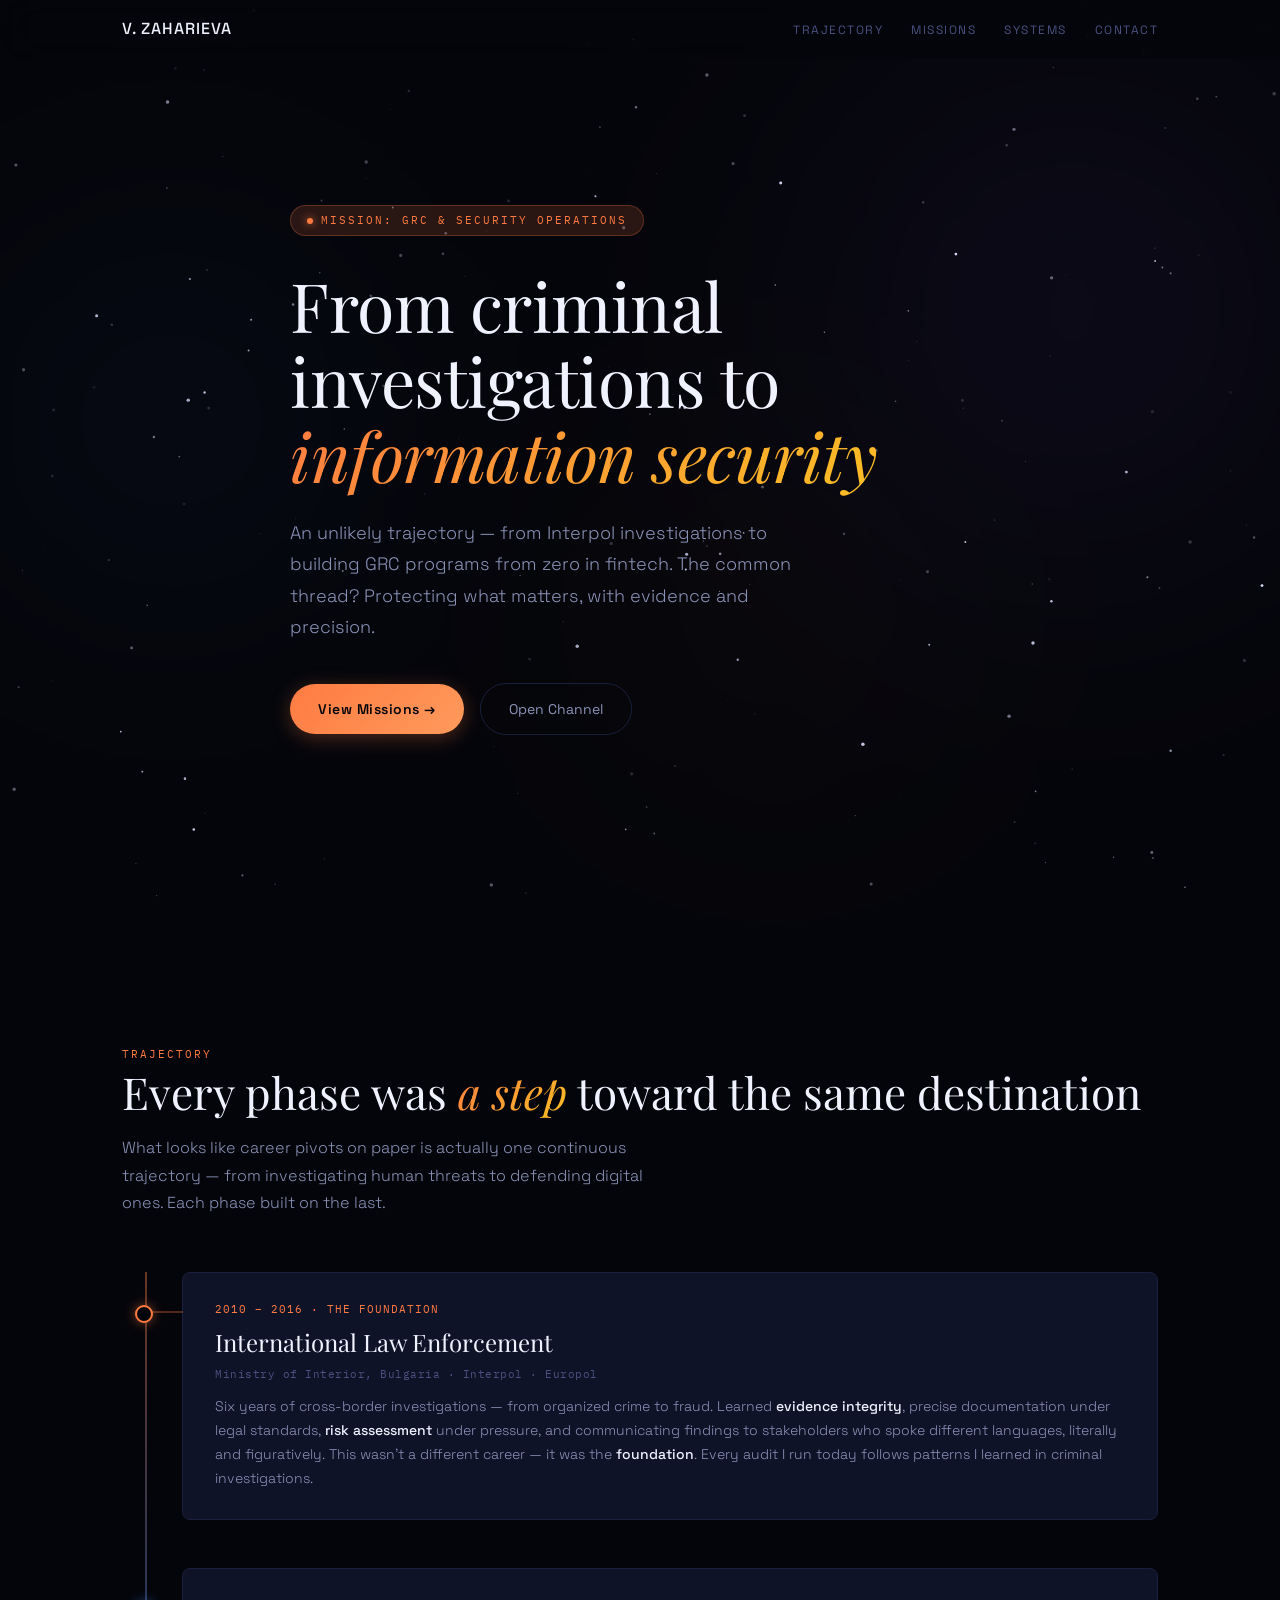
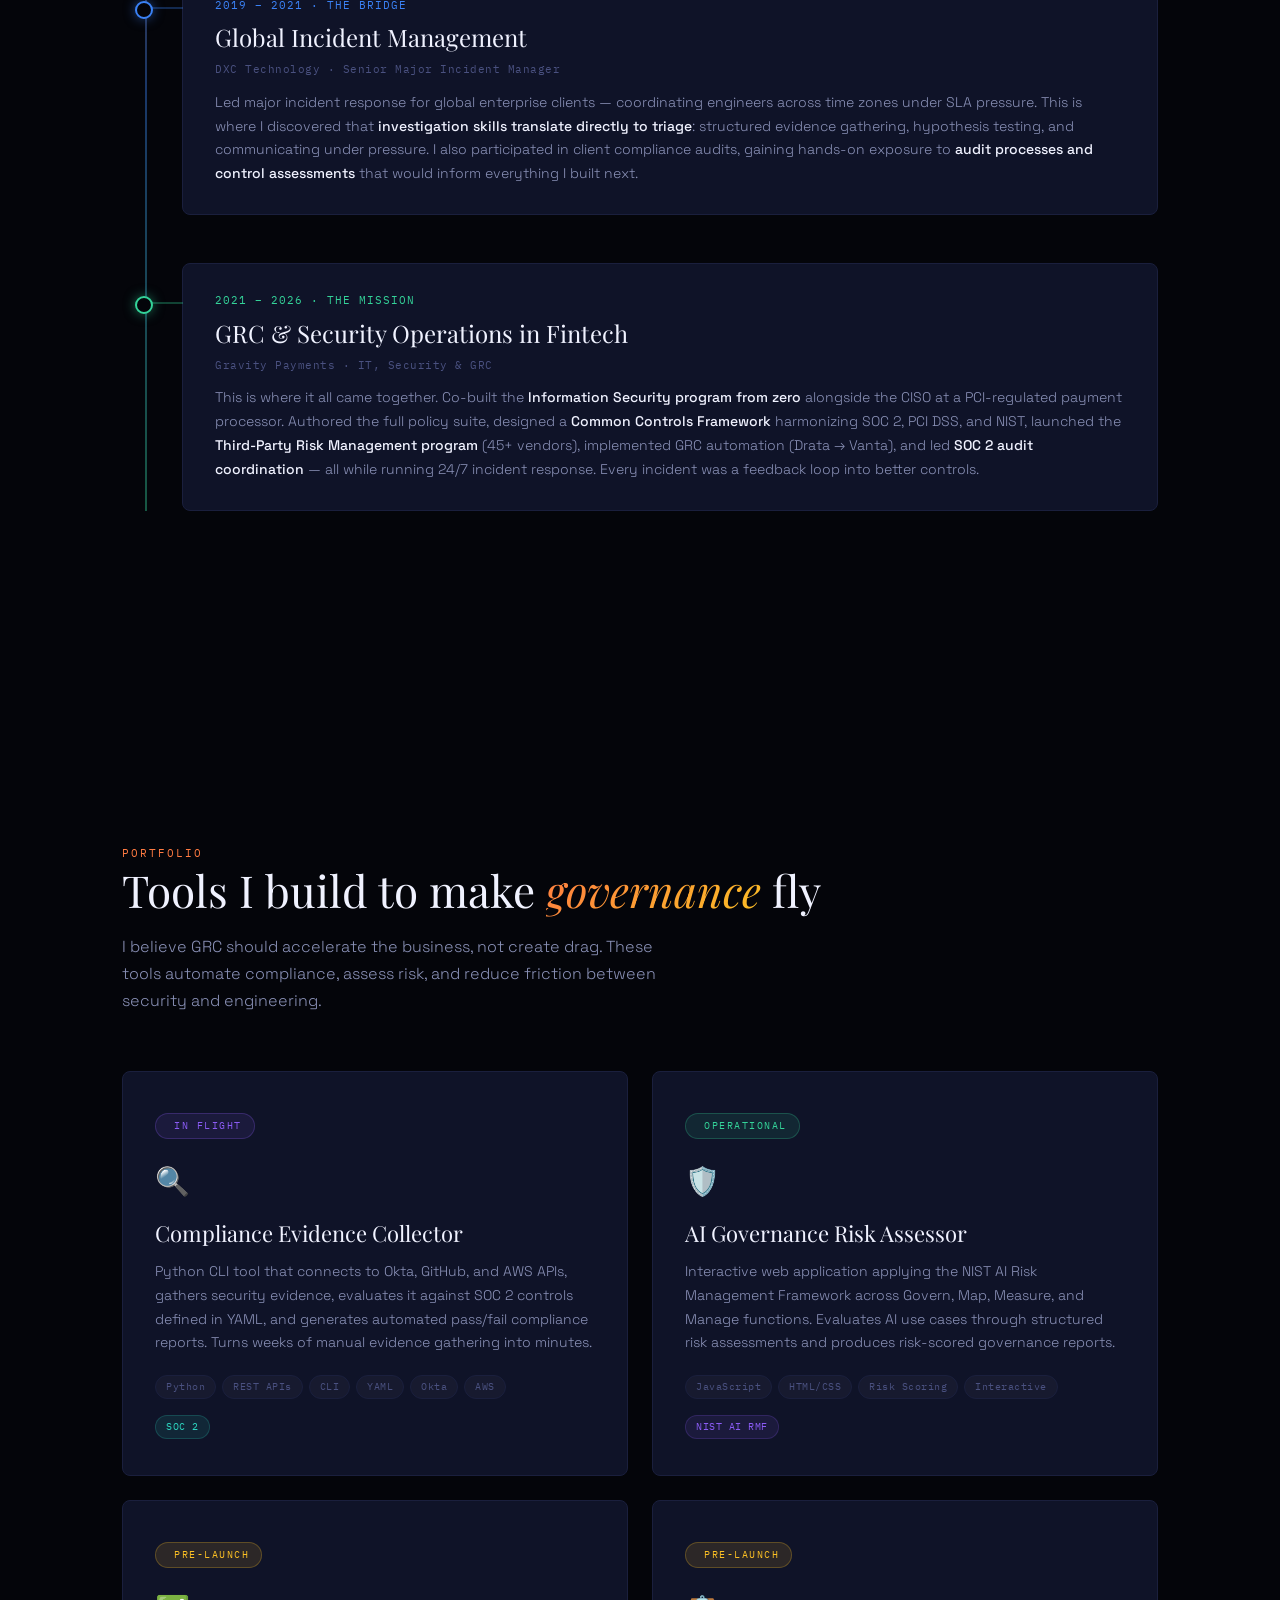
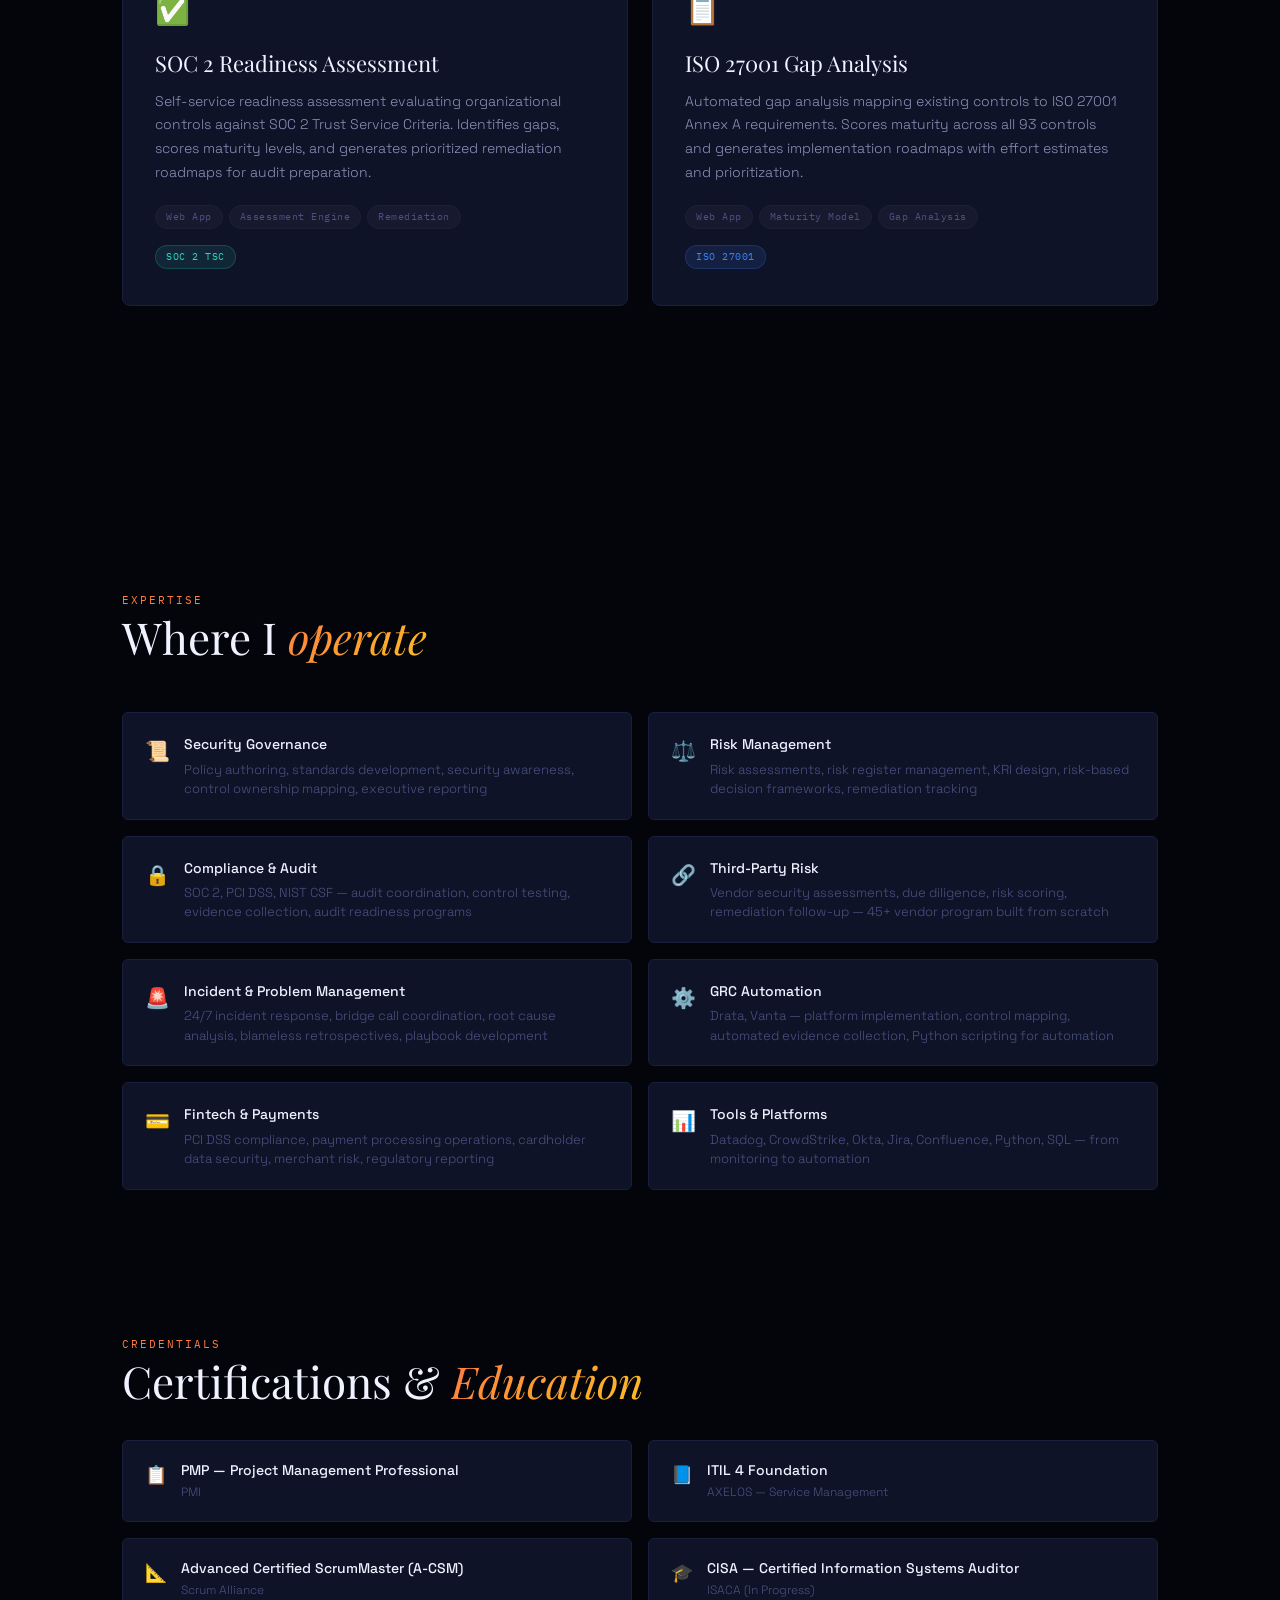
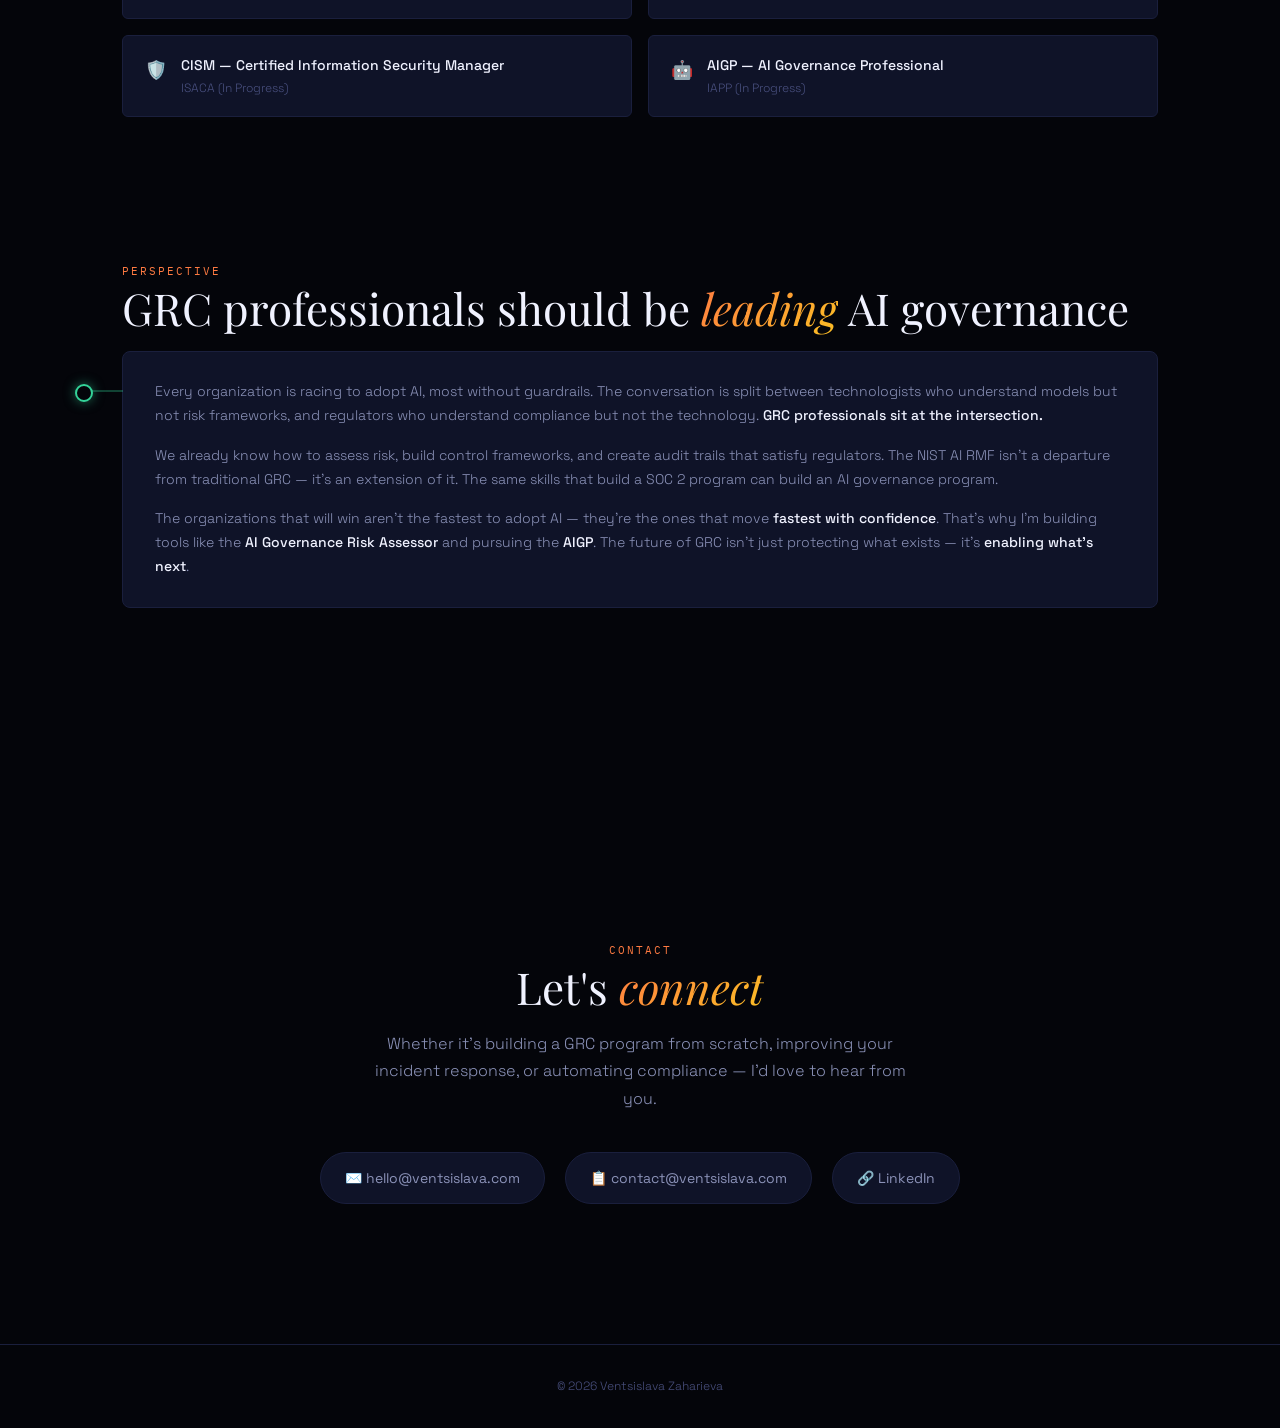
==== commit ea7aba1c: "update title" ====
--- a/index.html
+++ b/index.html
@@ -41,7 +41,7 @@
                     <span class="blink"></span>
                     Mission: GRC & Security Operations
                 </div>
-                <h1>From interrogation rooms to <em>information security</em></h1>
+                <h1>From criminal investigations to <em>information security</em></h1>
                 <p class="hero-sub">An unlikely trajectory — from Interpol investigations to building GRC programs from
                     zero in fintech. The common thread? Protecting what matters, with evidence and precision.</p>
                 <div class="hero-cta">
@@ -351,7 +351,8 @@
                 <p class="waypoint-text">The organizations that will win aren't the fastest to adopt AI — they're the
                     ones that move <strong>fastest with confidence</strong>. That's why I'm building tools like the
                     <strong>AI Governance Risk Assessor</strong> and pursuing the <strong>AIGP</strong>. The future of
-                    GRC isn't just protecting what exists — it's <strong>enabling what's next</strong>.</p>
+                    GRC isn't just protecting what exists — it's <strong>enabling what's next</strong>.
+                </p>
             </div>
         </div>
     </section>
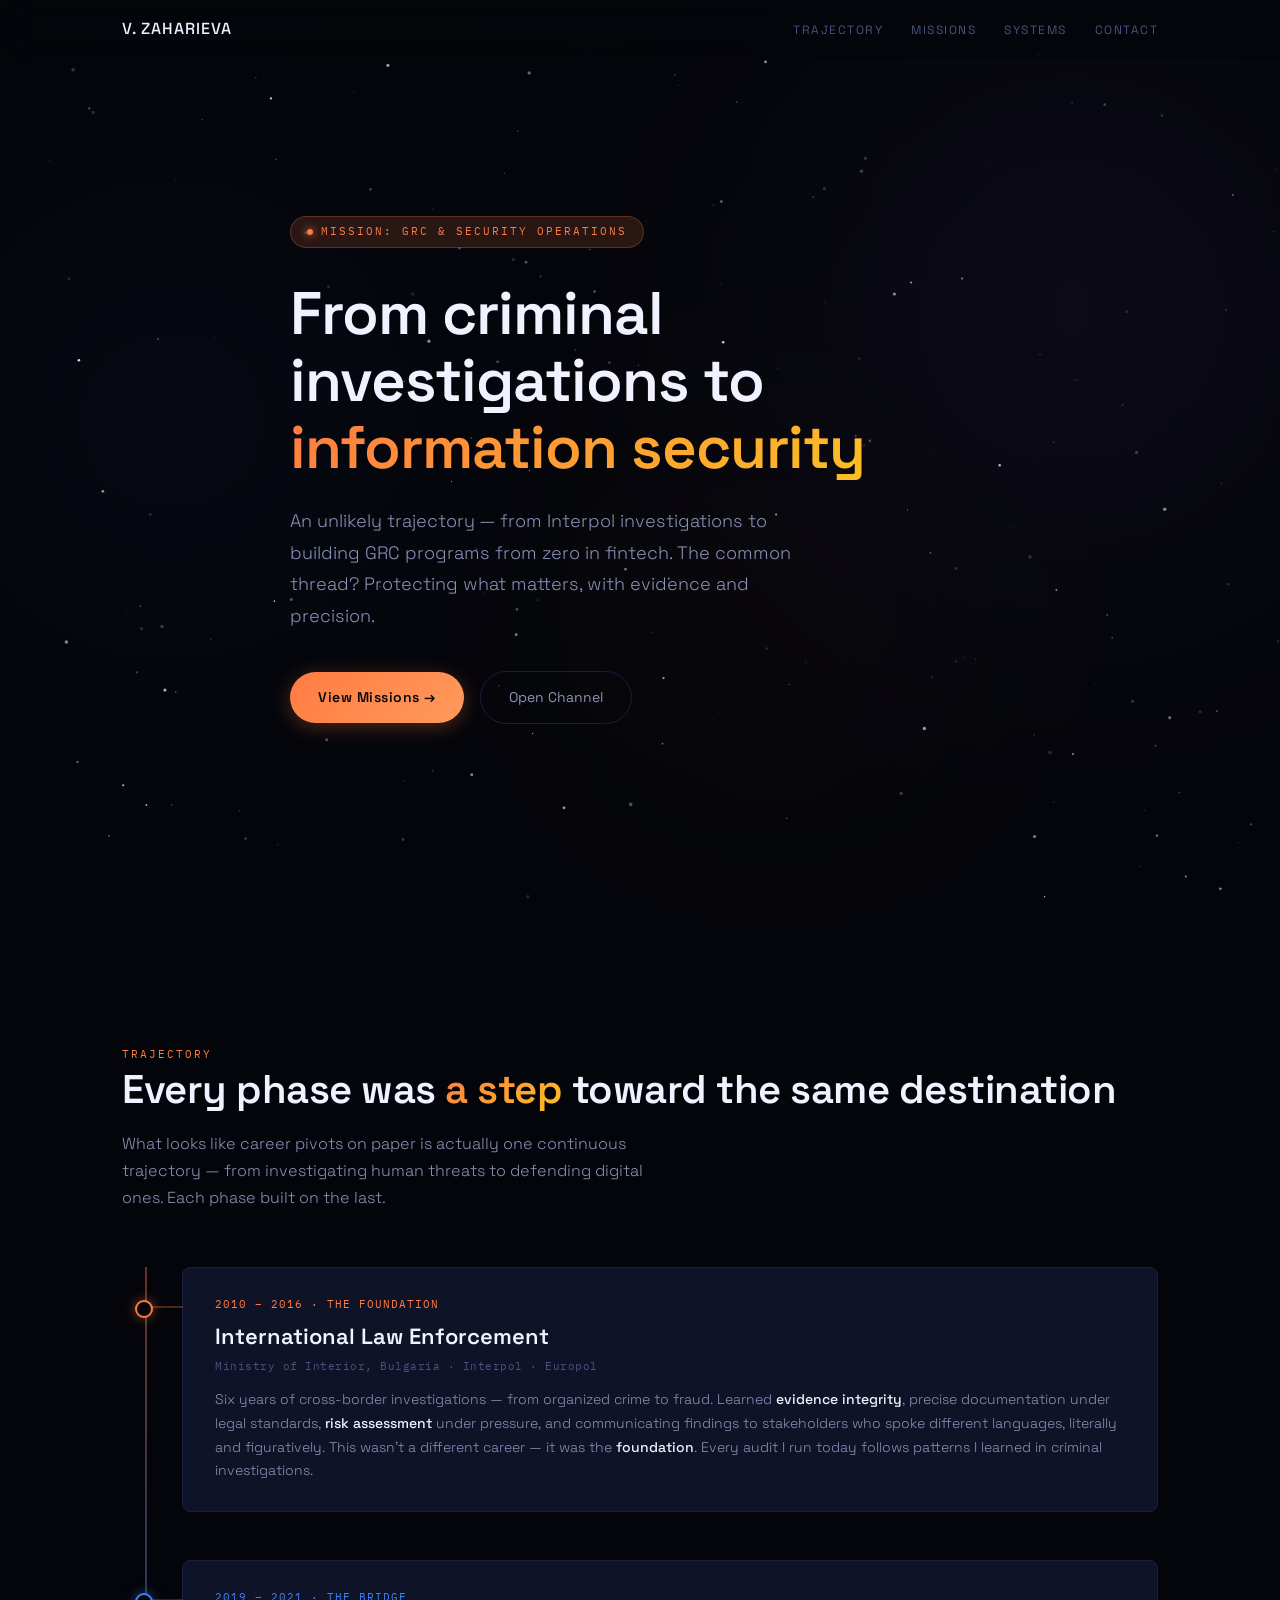
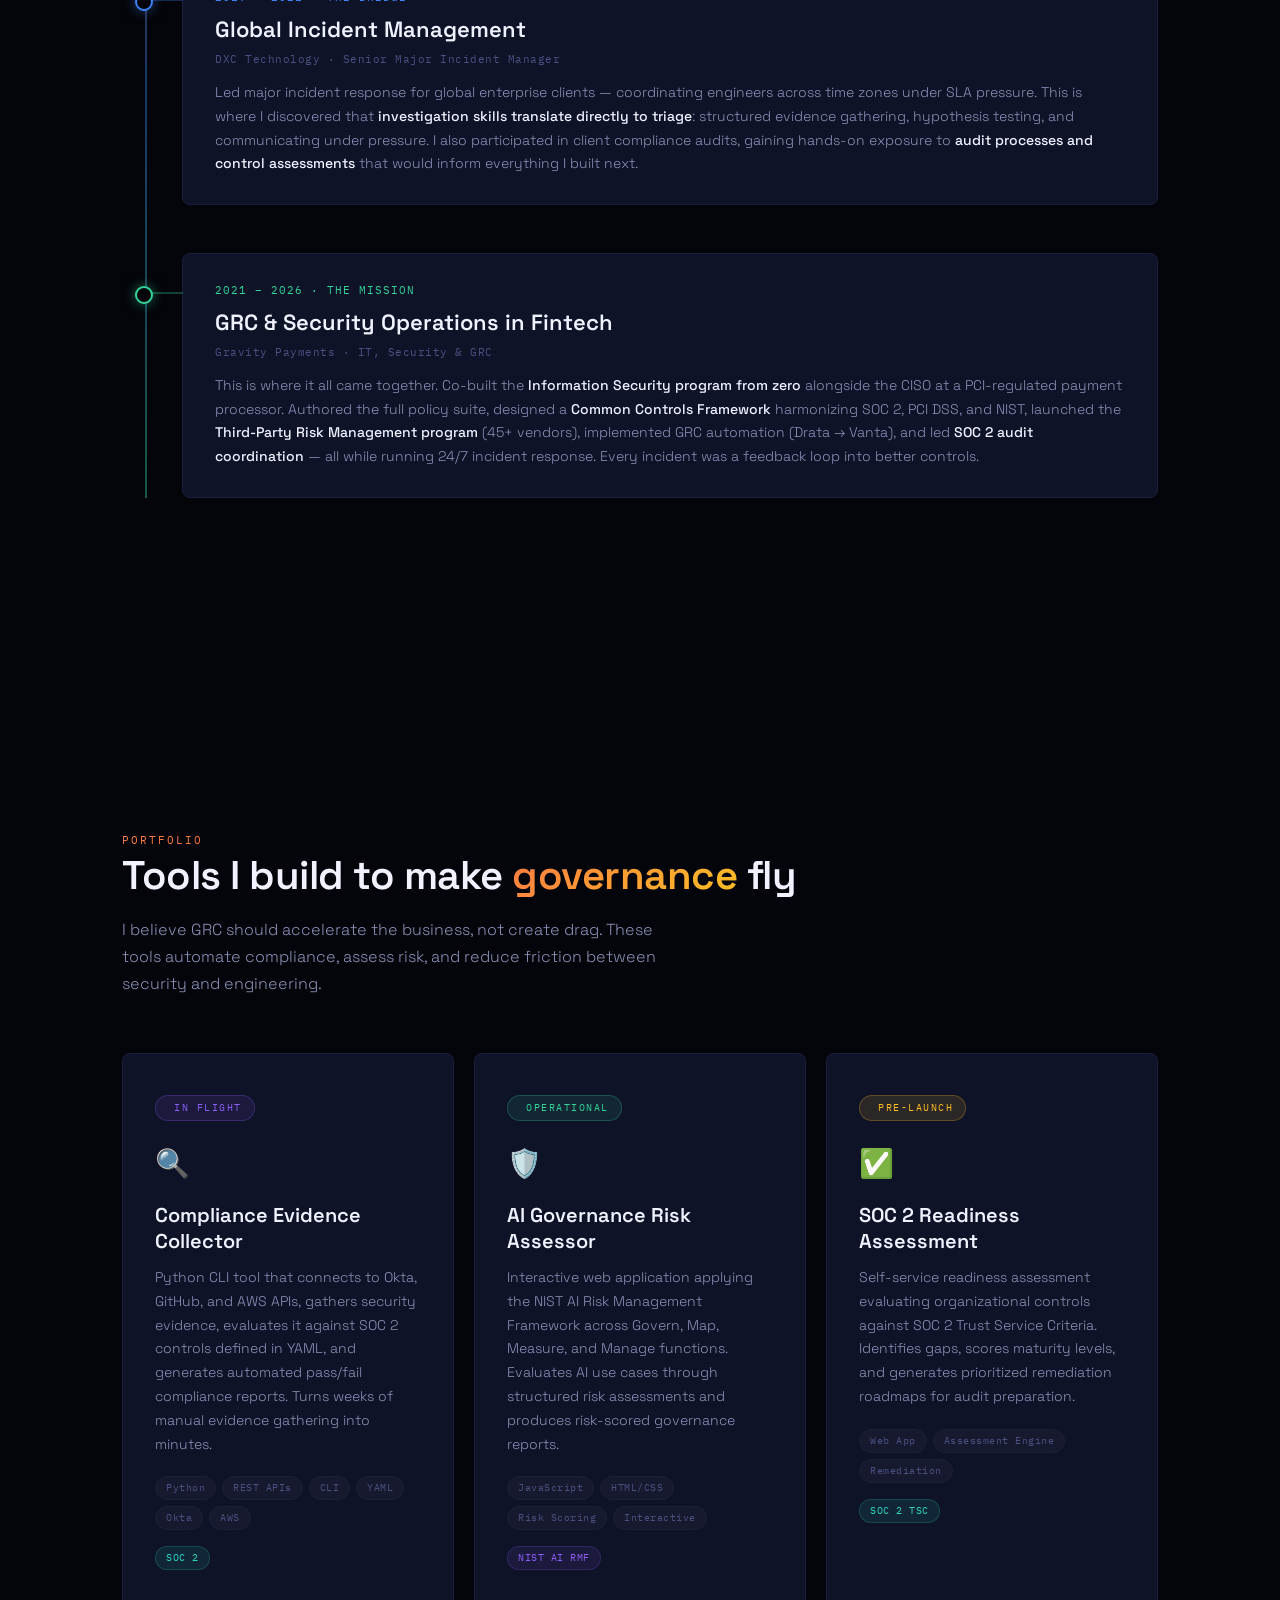
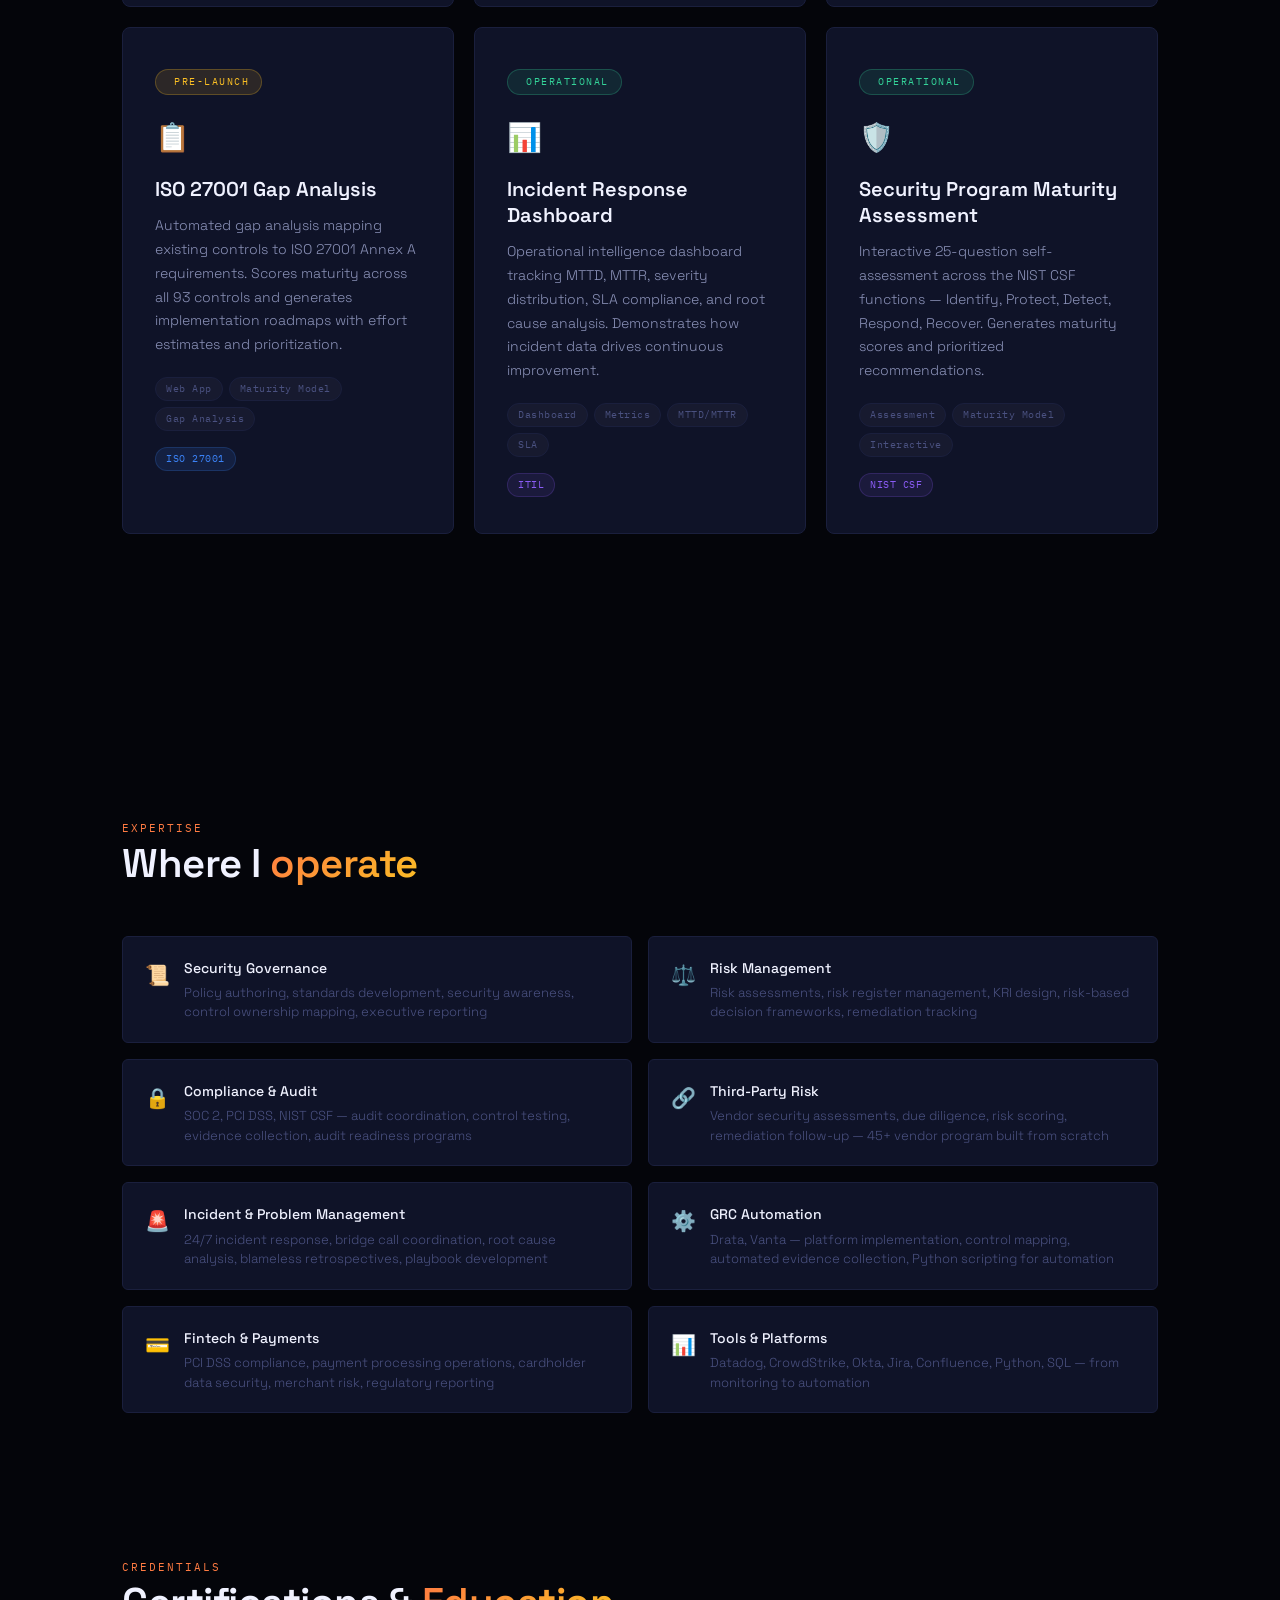
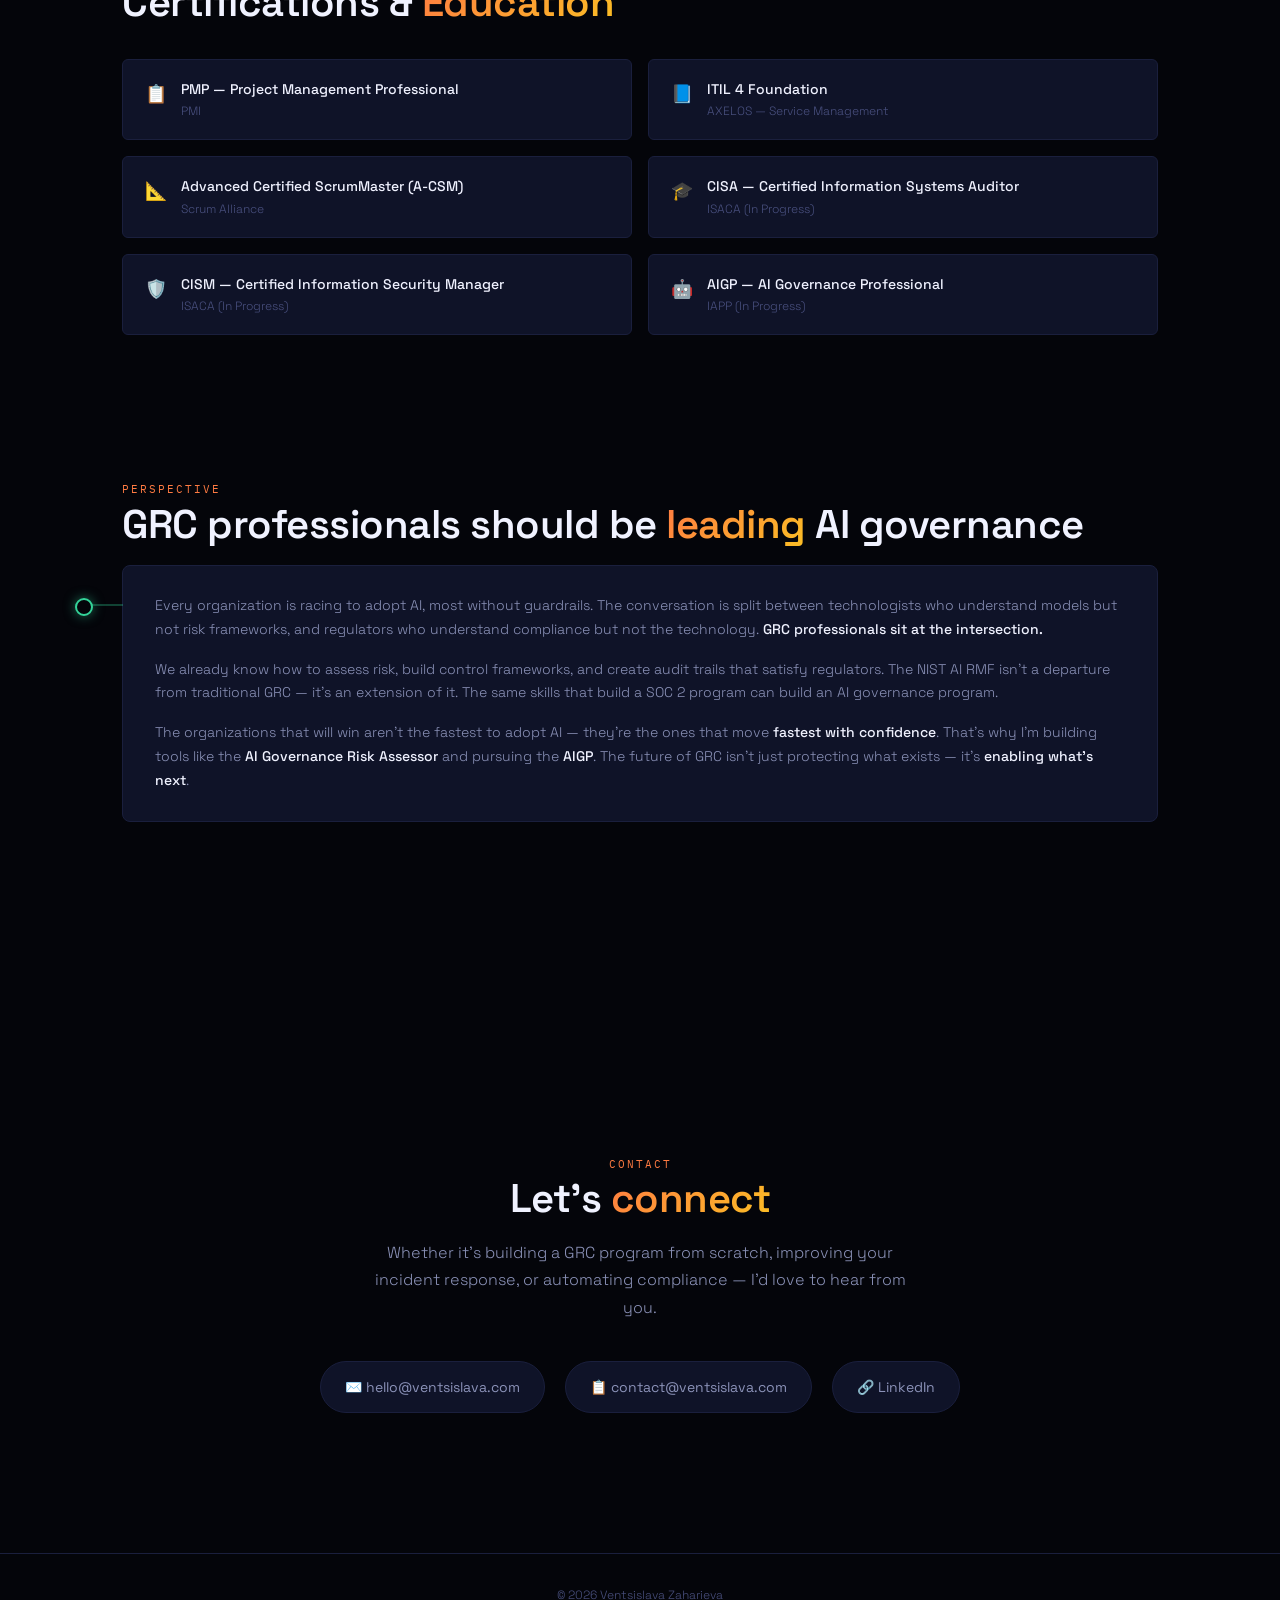
==== commit fc46e80f: "Secops portfolio" ====
--- a/index.html
+++ b/index.html
@@ -199,6 +199,49 @@
                         <span class="fw fw-iso">ISO 27001</span>
                     </div>
                 </div>
+
+                <!-- Mission 5: Incident Response Dashboard -->
+                <div class="mission-card fade-up stagger-1">
+                    <div class="mission-status status-operational">
+                        <span class="blink"></span> Operational
+                    </div>
+                    <div class="mission-icon">📊</div>
+                    <h3 class="mission-name"><a href="tools/incident-dashboard.html"
+                            style="color: inherit; text-decoration: none;">Incident Response Dashboard</a></h3>
+                    <p class="mission-brief">Operational intelligence dashboard tracking MTTD, MTTR, severity
+                        distribution, SLA compliance, and root cause analysis. Demonstrates how incident data drives
+                        continuous improvement.</p>
+                    <div class="mission-tags">
+                        <span class="mtag">Dashboard</span>
+                        <span class="mtag">Metrics</span>
+                        <span class="mtag">MTTD/MTTR</span>
+                        <span class="mtag">SLA</span>
+                    </div>
+                    <div class="mission-frameworks">
+                        <span class="fw fw-nist">ITIL</span>
+                    </div>
+                </div>
+
+                <!-- Mission 6: Security Program Assessment -->
+                <div class="mission-card fade-up stagger-2">
+                    <div class="mission-status status-operational">
+                        <span class="blink"></span> Operational
+                    </div>
+                    <div class="mission-icon">🛡️</div>
+                    <h3 class="mission-name"><a href="tools/security-program-assessment.html"
+                            style="color: inherit; text-decoration: none;">Security Program Maturity Assessment</a></h3>
+                    <p class="mission-brief">Interactive 25-question self-assessment across the NIST CSF functions —
+                        Identify, Protect, Detect, Respond, Recover. Generates maturity scores and prioritized
+                        recommendations.</p>
+                    <div class="mission-tags">
+                        <span class="mtag">Assessment</span>
+                        <span class="mtag">Maturity Model</span>
+                        <span class="mtag">Interactive</span>
+                    </div>
+                    <div class="mission-frameworks">
+                        <span class="fw fw-nist">NIST CSF</span>
+                    </div>
+                </div>
             </div>
         </div>
     </section>
--- a/css/style.css
+++ b/css/style.css
@@ -3,7 +3,7 @@
    Space-themed design: trajectory, stars, orbital paths
    ==================================================== */
 
-@import url('https://fonts.googleapis.com/css2?family=Space+Grotesk:wght@300;400;500;600;700&family=Playfair+Display:ital,wght@0,400;0,700;1,400&family=IBM+Plex+Mono:wght@400;500&display=swap');
+@import url('https://fonts.googleapis.com/css2?family=Space+Grotesk:wght@300;400;500;600;700&family=IBM+Plex+Mono:wght@400;500&display=swap');
 
 :root {
     --void: #04050a;
@@ -31,7 +31,7 @@
     --teal: #2dd4bf;
     --rose: #fb7185;
 
-    --font-display: 'Playfair Display', Georgia, serif;
+    --font-display: 'Space Grotesk', sans-serif;
     --font-body: 'Space Grotesk', sans-serif;
     --font-mono: 'IBM Plex Mono', monospace;
 
@@ -267,16 +267,16 @@
 
 .hero h1 {
     font-family: var(--font-display);
-    font-size: 68px;
-    font-weight: 400;
-    line-height: 1.1;
+    font-size: 60px;
+    font-weight: 600;
+    line-height: 1.12;
     color: var(--star-white);
     margin-bottom: 24px;
-    letter-spacing: -0.5px;
+    letter-spacing: -1px;
 }
 
 .hero h1 em {
-    font-style: italic;
+    font-style: normal;
     background: linear-gradient(135deg, var(--thrust-orange), var(--exhaust-gold));
     -webkit-background-clip: text;
     -webkit-text-fill-color: transparent;
@@ -359,15 +359,16 @@
 
 .section-title {
     font-family: var(--font-display);
-    font-size: 44px;
-    font-weight: 400;
+    font-size: 40px;
+    font-weight: 600;
     line-height: 1.2;
     color: var(--star-white);
     margin-bottom: 16px;
+    letter-spacing: -0.5px;
 }
 
 .section-title em {
-    font-style: italic;
+    font-style: normal;
     background: linear-gradient(135deg, var(--thrust-orange), var(--exhaust-gold));
     -webkit-background-clip: text;
     -webkit-text-fill-color: transparent;
@@ -507,8 +508,8 @@
 
 .waypoint-title {
     font-family: var(--font-display);
-    font-size: 24px;
-    font-weight: 400;
+    font-size: 22px;
+    font-weight: 600;
     margin-bottom: 8px;
     line-height: 1.3;
 }
@@ -542,8 +543,8 @@
 
 .mission-grid {
     display: grid;
-    grid-template-columns: repeat(2, 1fr);
-    gap: 24px;
+    grid-template-columns: repeat(3, 1fr);
+    gap: 20px;
     margin-top: 48px;
 }
 
@@ -593,6 +594,14 @@
 
 .mission-card:nth-child(4)::before {
     background: linear-gradient(90deg, var(--thrust-orange), transparent);
+}
+
+.mission-card:nth-child(5)::before {
+    background: linear-gradient(90deg, var(--signal-green), transparent);
+}
+
+.mission-card:nth-child(6)::before {
+    background: linear-gradient(90deg, var(--rose), transparent);
 }
 
 .mission-status {
@@ -633,8 +642,8 @@
 
 .mission-name {
     font-family: var(--font-display);
-    font-size: 22px;
-    font-weight: 400;
+    font-size: 20px;
+    font-weight: 600;
     color: var(--star-white);
     margin-bottom: 12px;
     line-height: 1.3;
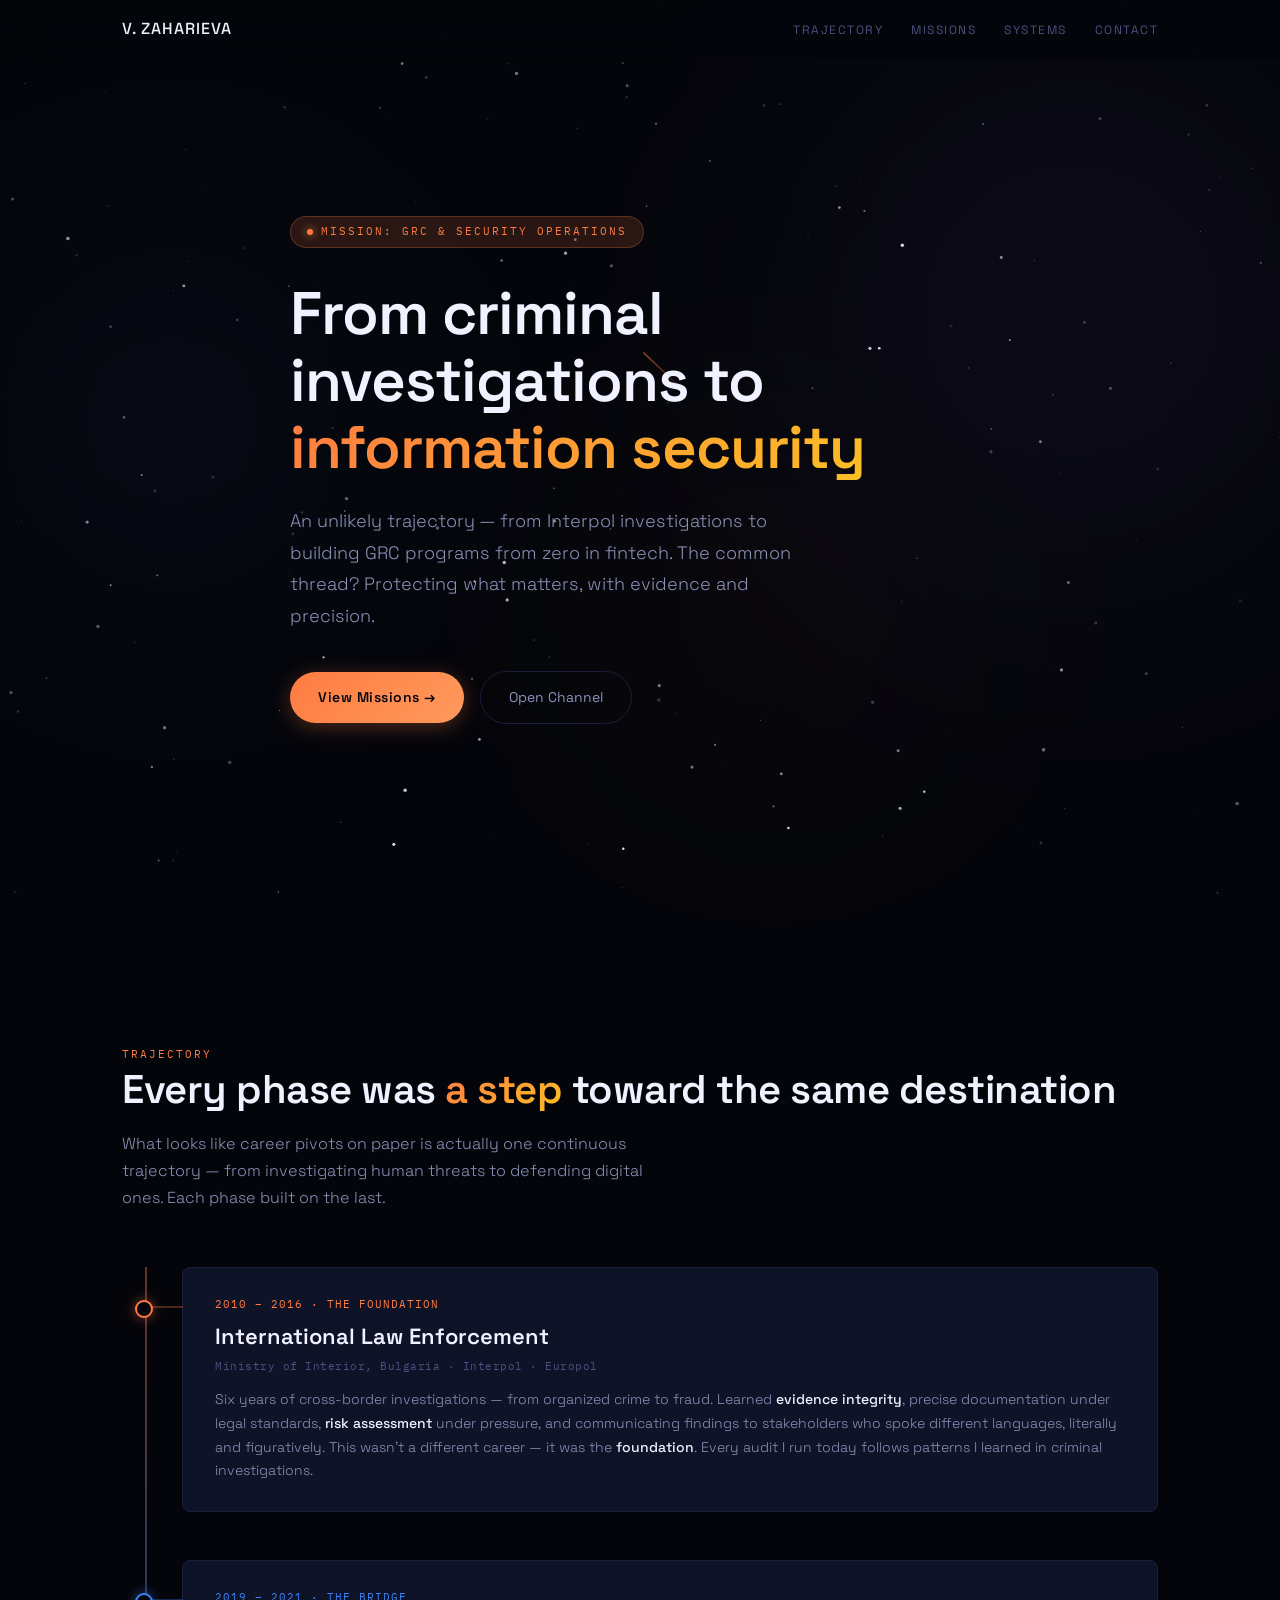
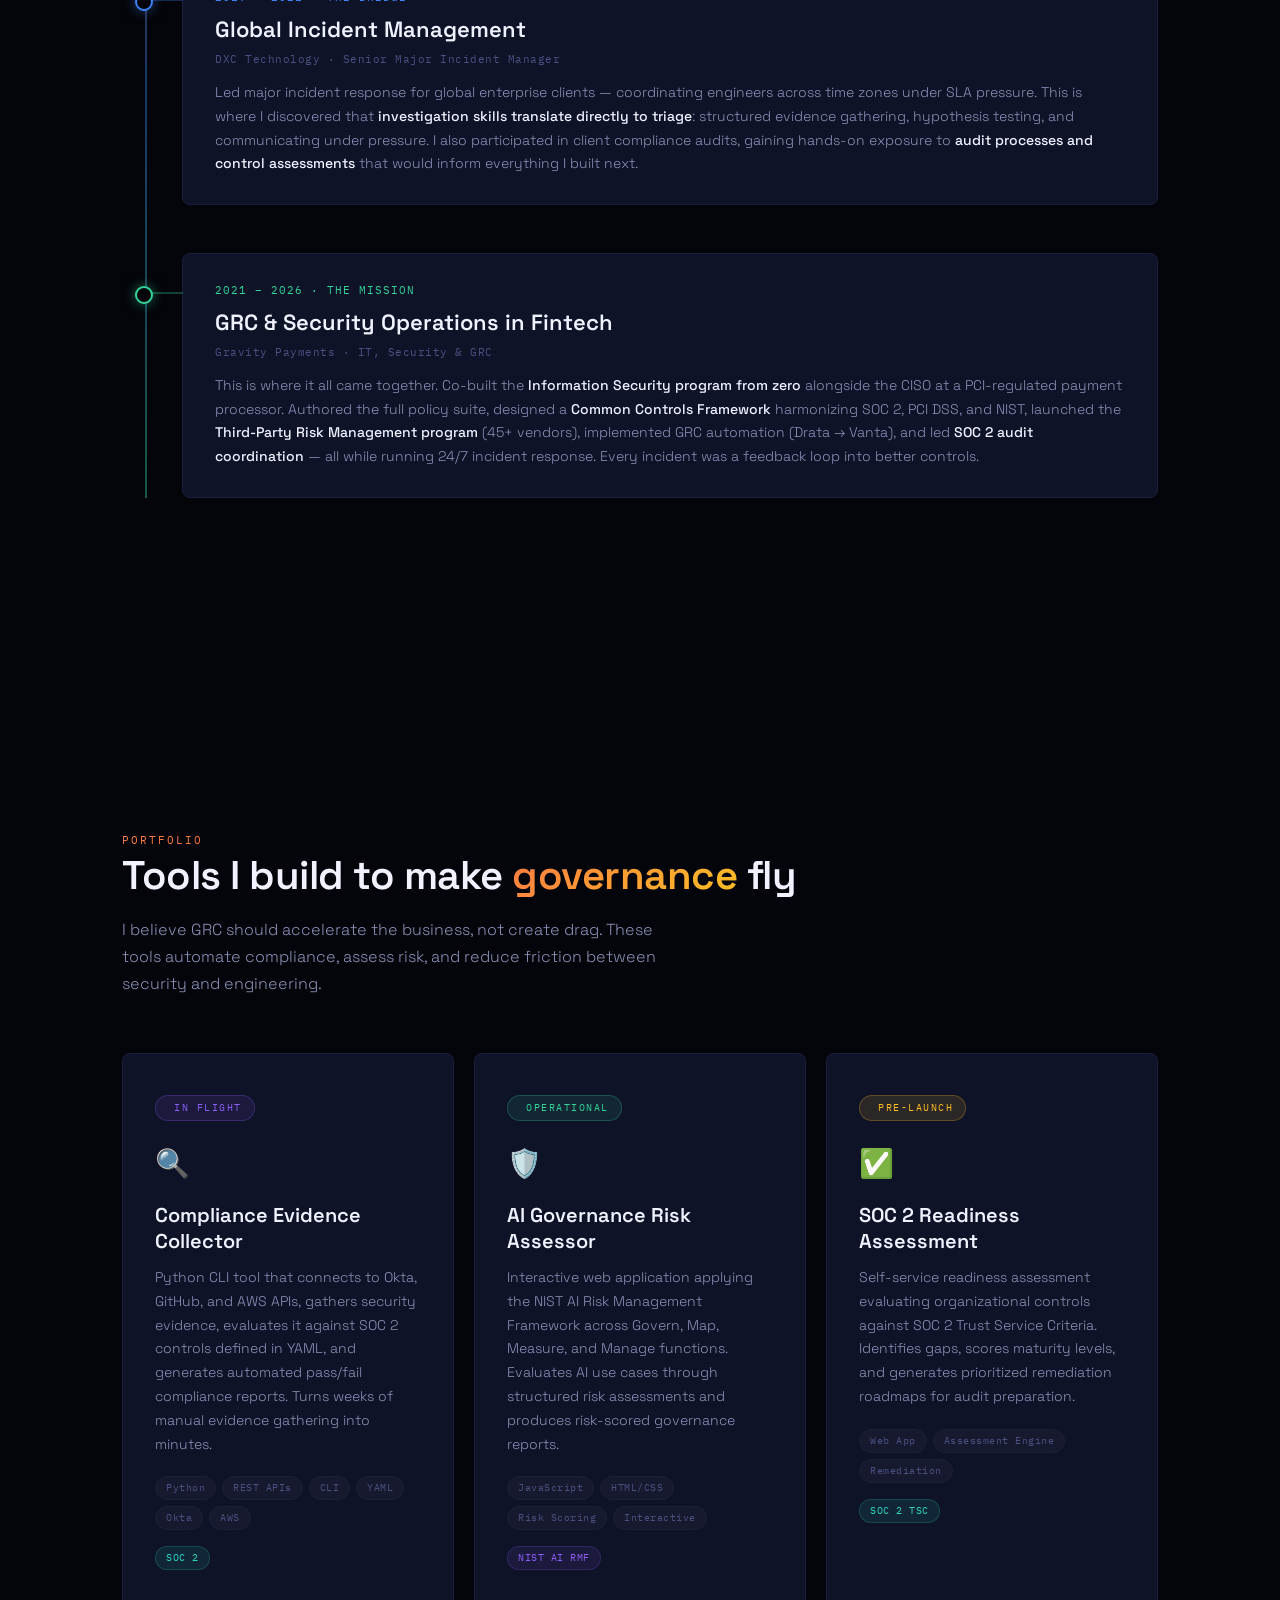
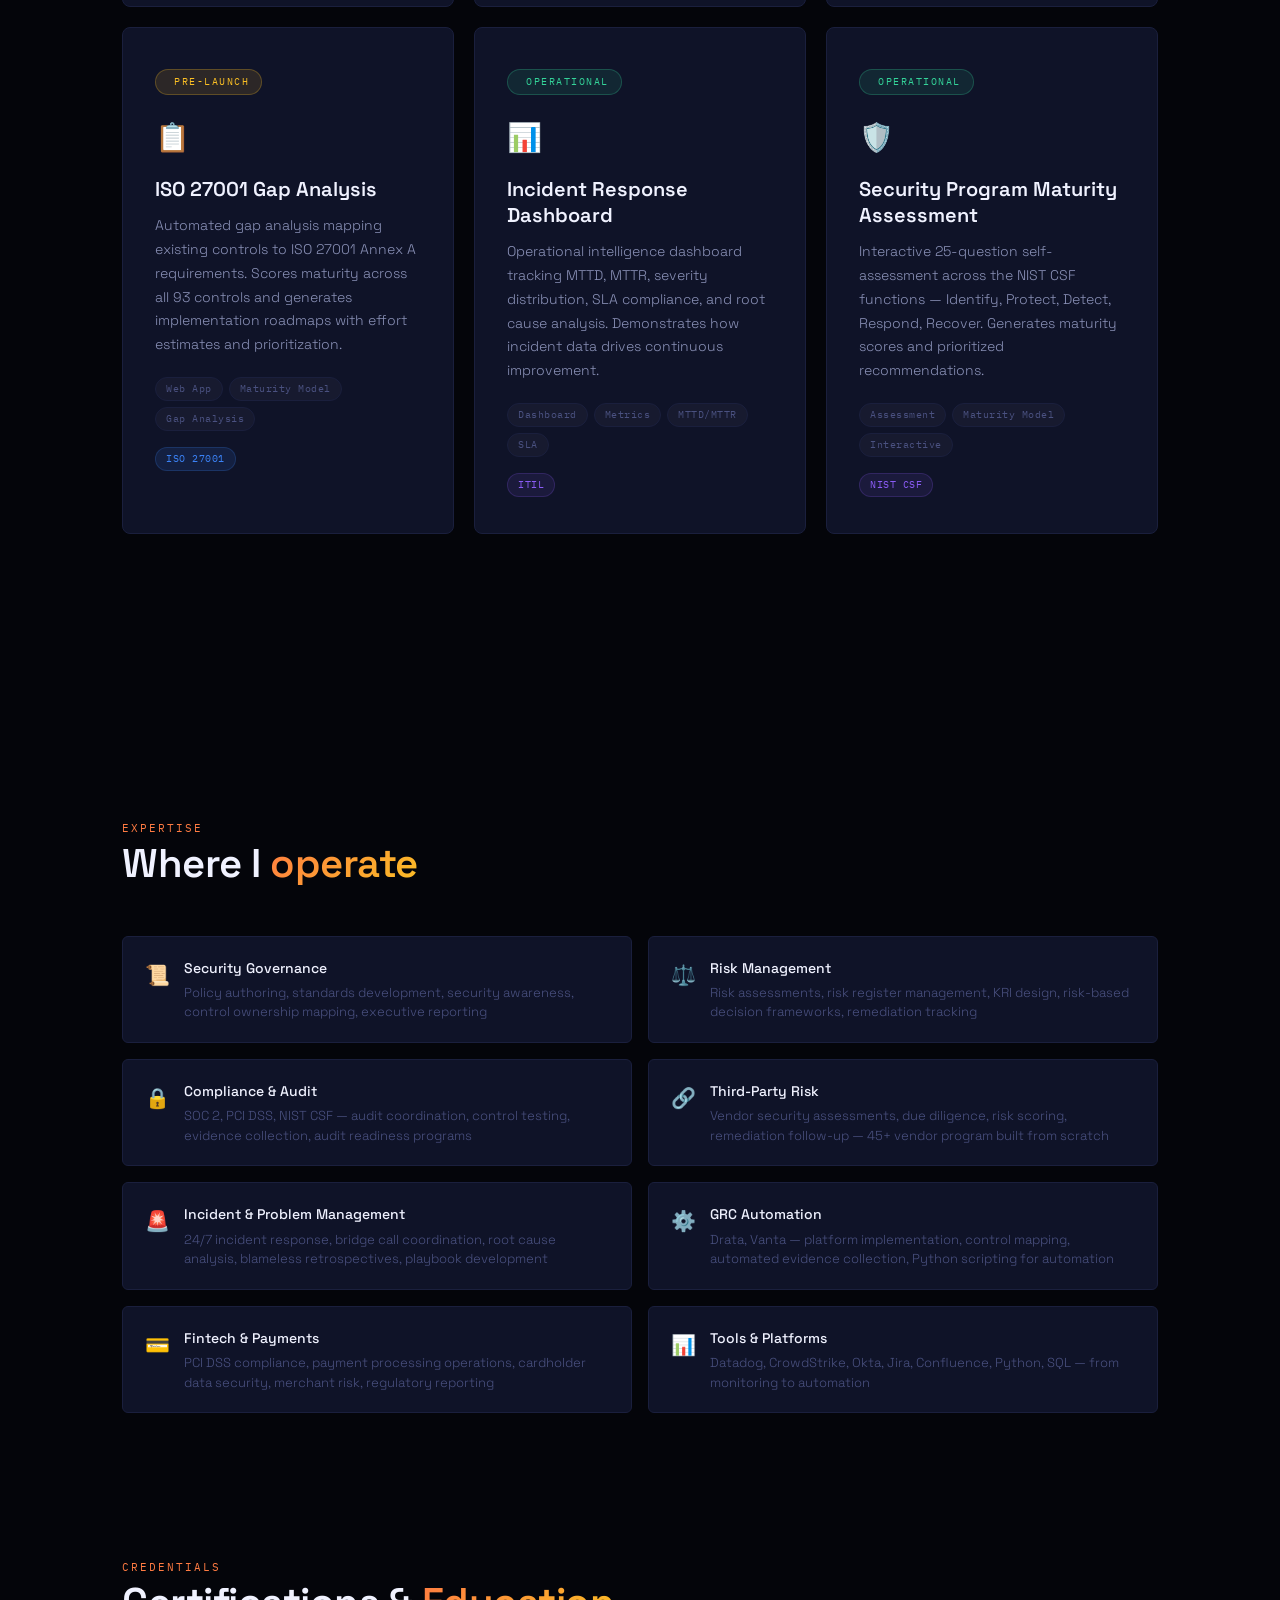
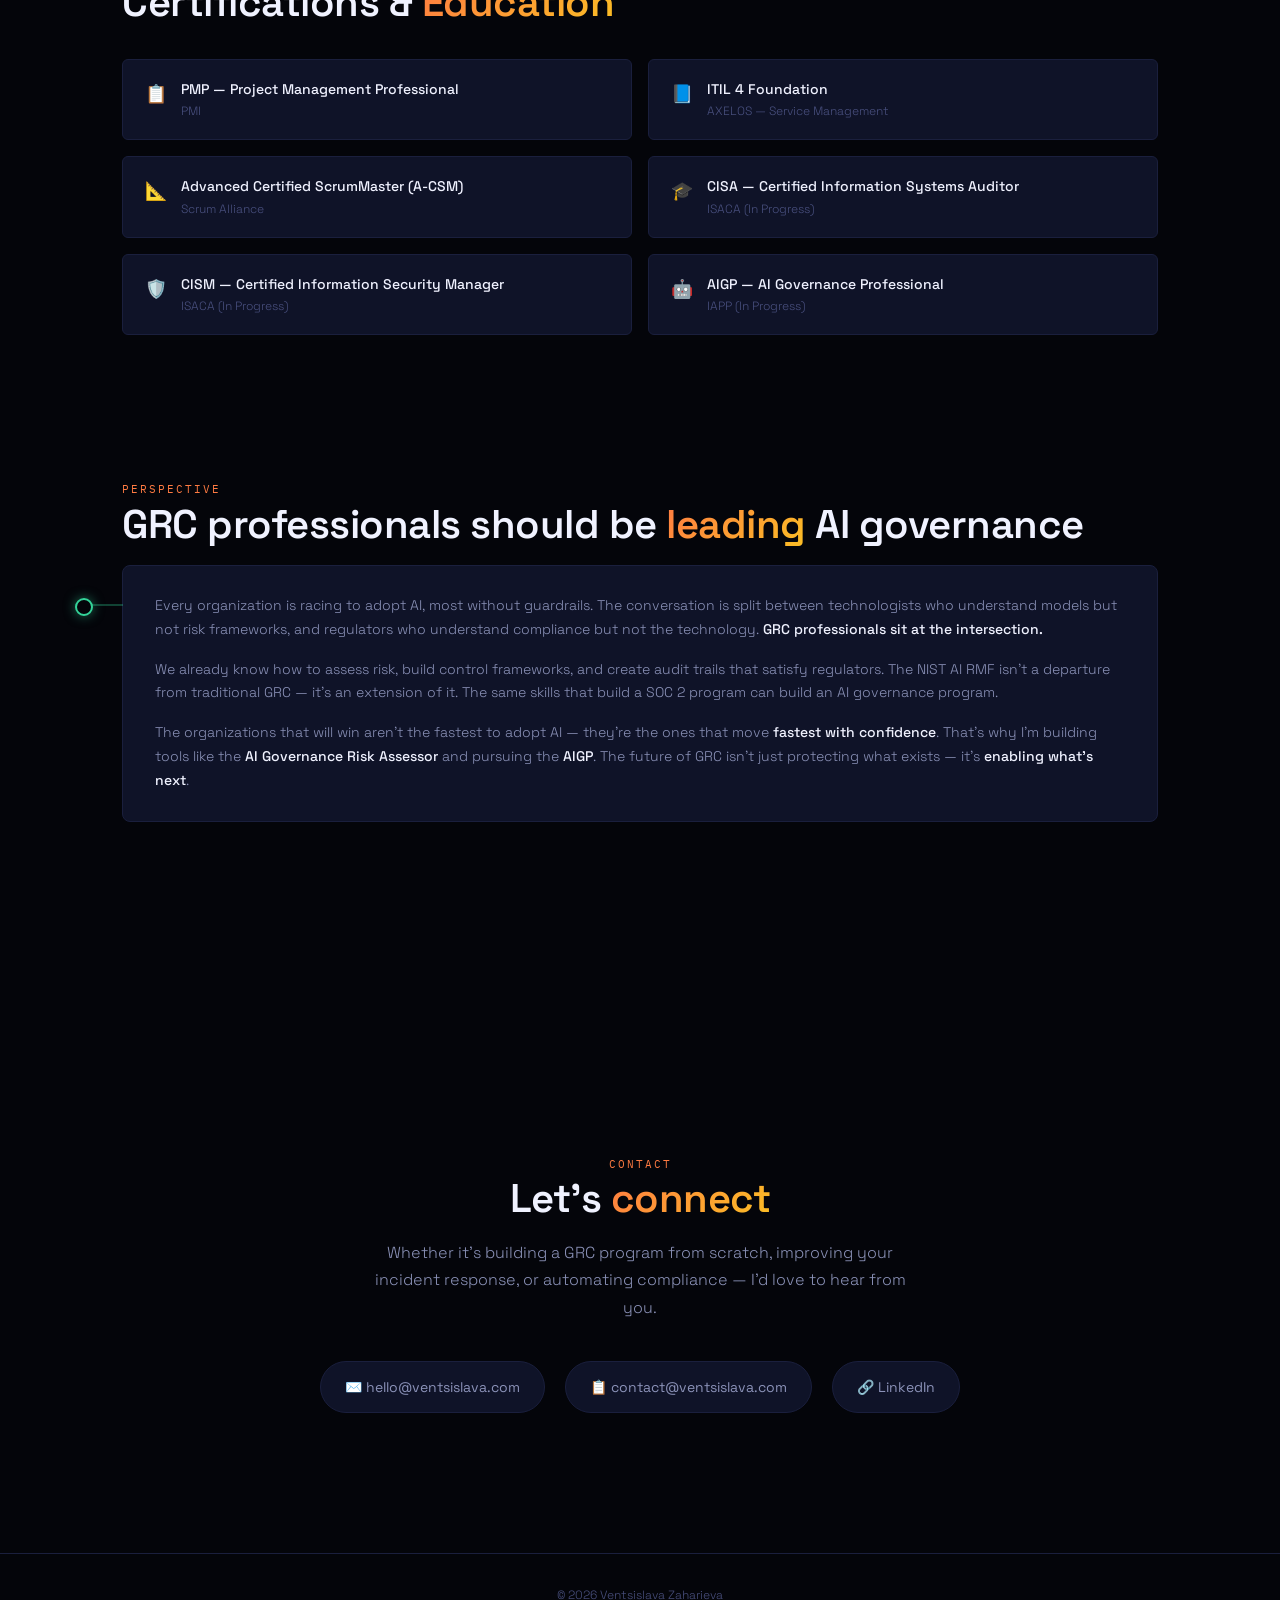
==== commit c84e50f5: "updates" ====
--- a/index.html
+++ b/index.html
@@ -24,7 +24,12 @@
     <nav id="navbar">
         <div class="container">
             <a href="#" class="nav-logo">V. ZAHARIEVA</a>
-            <ul class="nav-links">
+            <div class="hamburger" id="hamburger">
+                <span></span>
+                <span></span>
+                <span></span>
+            </div>
+            <ul class="nav-links" id="nav-links">
                 <li><a href="#trajectory">Trajectory</a></li>
                 <li><a href="#missions">Missions</a></li>
                 <li><a href="#systems">Systems</a></li>
@@ -145,7 +150,8 @@
                         <span class="blink"></span> Operational
                     </div>
                     <div class="mission-icon">🛡️</div>
-                    <h3 class="mission-name">AI Governance Risk Assessor</h3>
+                    <h3 class="mission-name"><a href="tools/ai-governance-assessor.html"
+                            style="color: inherit; text-decoration: none;">AI Governance Risk Assessor</a></h3>
                     <p class="mission-brief">Interactive web application applying the NIST AI Risk Management Framework
                         across Govern, Map, Measure, and Manage functions. Evaluates AI use cases through structured
                         risk assessments and produces risk-scored governance reports.</p>
--- a/css/style.css
+++ b/css/style.css
@@ -211,6 +211,34 @@
 
 .nav-links a:hover::after {
     width: 100%;
+}
+
+.hamburger {
+    display: none;
+    flex-direction: column;
+    gap: 6px;
+    cursor: pointer;
+    z-index: 100;
+}
+
+.hamburger span {
+    display: block;
+    width: 24px;
+    height: 2px;
+    background-color: var(--star-white);
+    transition: all 0.3s ease-in-out;
+}
+
+.hamburger.active span:nth-child(1) {
+    transform: translateY(8px) rotate(45deg);
+}
+
+.hamburger.active span:nth-child(2) {
+    opacity: 0;
+}
+
+.hamburger.active span:nth-child(3) {
+    transform: translateY(-8px) rotate(-45deg);
 }
 
 /* ====================================================
@@ -546,6 +574,7 @@
     grid-template-columns: repeat(3, 1fr);
     gap: 20px;
     margin-top: 48px;
+    perspective: 1000px;
 }
 
 .mission-card {
@@ -555,7 +584,8 @@
     padding: 36px 32px;
     position: relative;
     overflow: hidden;
-    transition: all 0.4s cubic-bezier(0.16, 1, 0.3, 1);
+    transition: transform 0.1s ease-out, border-color 0.4s cubic-bezier(0.16, 1, 0.3, 1), box-shadow 0.4s cubic-bezier(0.16, 1, 0.3, 1);
+    transform-style: preserve-3d;
 }
 
 .mission-card::before {
@@ -570,10 +600,22 @@
 }
 
 .mission-card:hover {
+    background: var(--card-hover);
     border-color: var(--border-glow);
-    background: var(--card-hover);
-    transform: translateY(-6px);
-    box-shadow: 0 20px 50px rgba(0, 0, 0, 0.4);
+    box-shadow: 0 20px 40px rgba(0, 0, 0, 0.4);
+}
+
+.mission-card:hover .mission-icon {
+    transform: translateZ(30px);
+    color: var(--thrust-orange);
+}
+
+.mission-card:hover .mission-name {
+    transform: translateZ(20px);
+}
+
+.mission-card:hover .mission-brief {
+    transform: translateZ(10px);
 }
 
 .mission-card:hover::before {
@@ -638,6 +680,8 @@
 .mission-icon {
     font-size: 28px;
     margin-bottom: 16px;
+    transition: all 0.3s ease;
+    transform-style: preserve-3d;
 }
 
 .mission-name {
@@ -647,6 +691,8 @@
     color: var(--star-white);
     margin-bottom: 12px;
     line-height: 1.3;
+    transition: all 0.3s ease;
+    transform-style: preserve-3d;
 }
 
 .mission-brief {
@@ -655,6 +701,8 @@
     line-height: 1.7;
     font-weight: 300;
     margin-bottom: 20px;
+    transition: all 0.3s ease;
+    transform-style: preserve-3d;
 }
 
 .mission-tags {
@@ -911,8 +959,35 @@
         grid-template-columns: 1fr;
     }
 
+    .hamburger {
+        display: flex;
+    }
+
     .nav-links {
-        display: none;
+        position: fixed;
+        top: 0;
+        right: -100%;
+        width: 100%;
+        height: 100vh;
+        background-color: rgba(4, 5, 10, 0.98);
+        backdrop-filter: blur(20px);
+        flex-direction: column;
+        justify-content: center;
+        align-items: center;
+        transition: right 0.4s ease-in-out;
+        z-index: 90;
+    }
+
+    .nav-links.active {
+        right: 0;
+    }
+
+    .nav-links li {
+        margin: 20px 0;
+    }
+
+    .nav-links a {
+        font-size: 24px;
     }
 
     .trajectory {
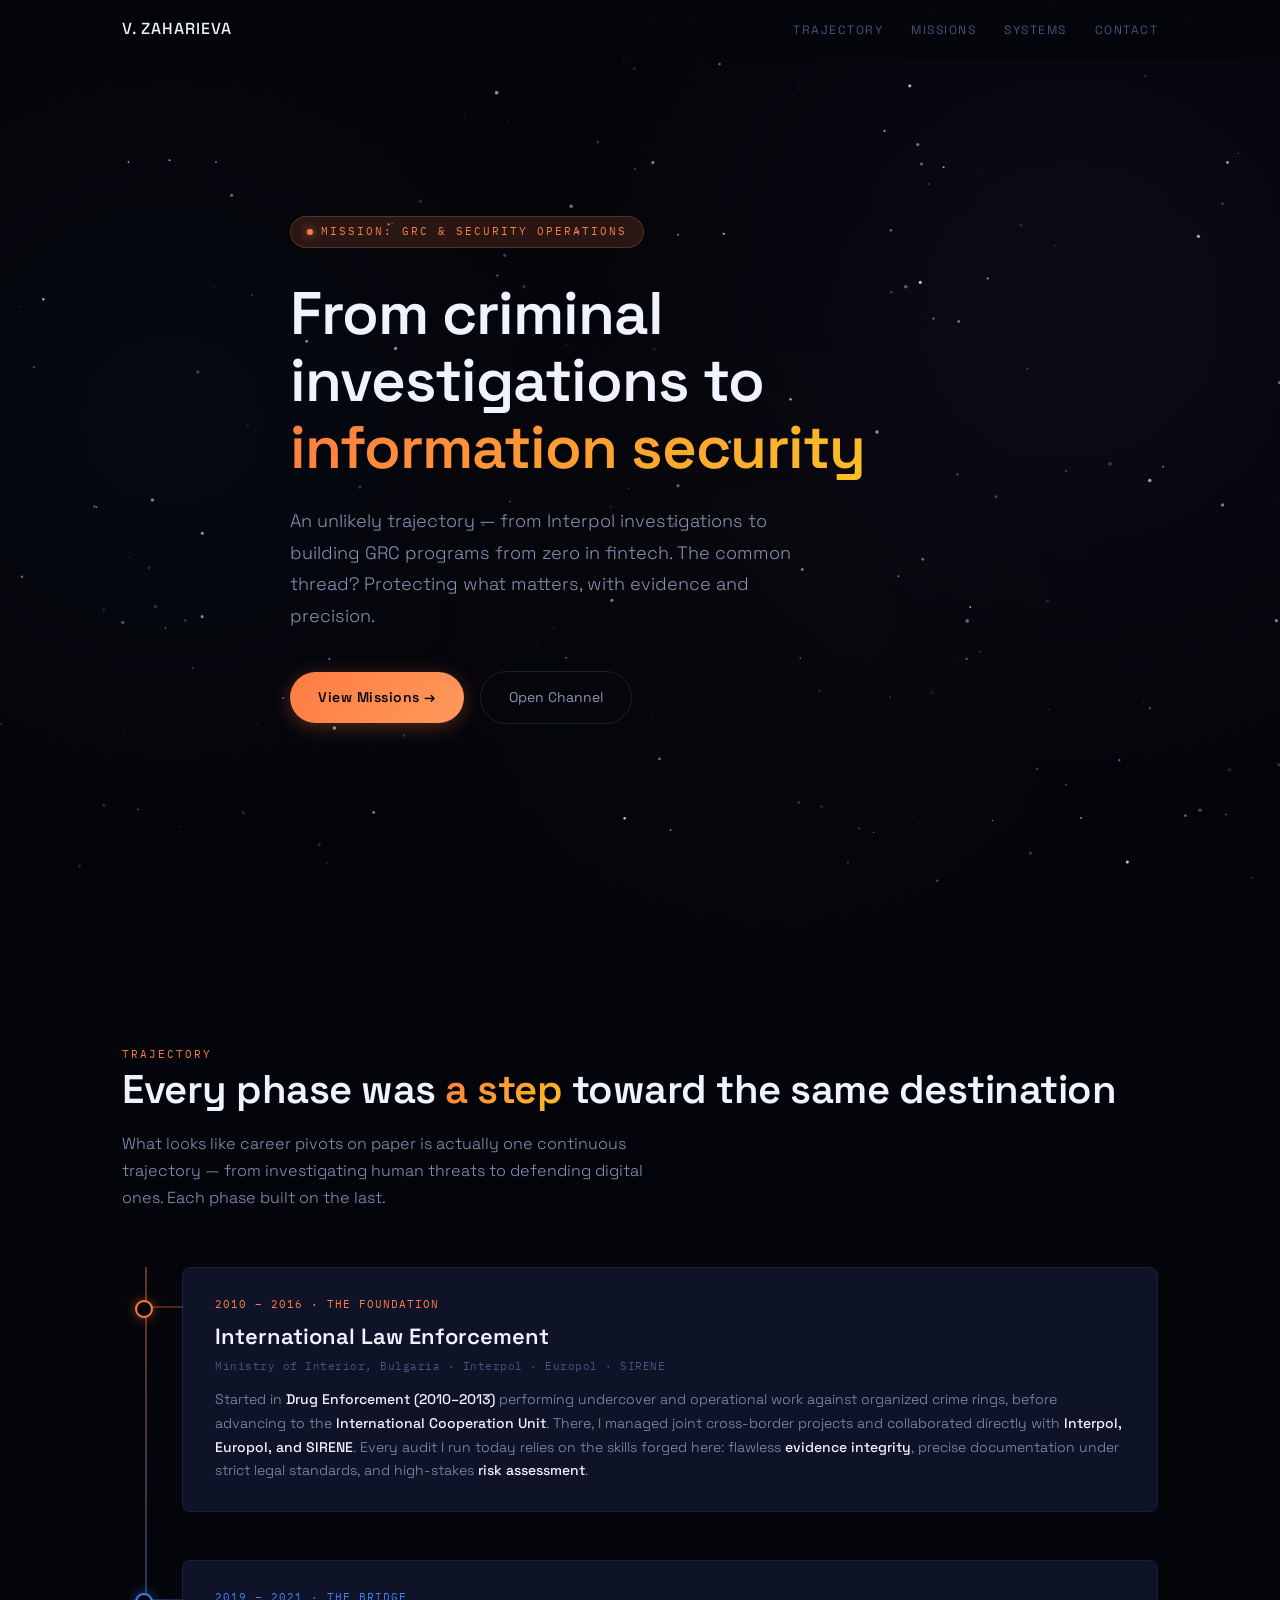
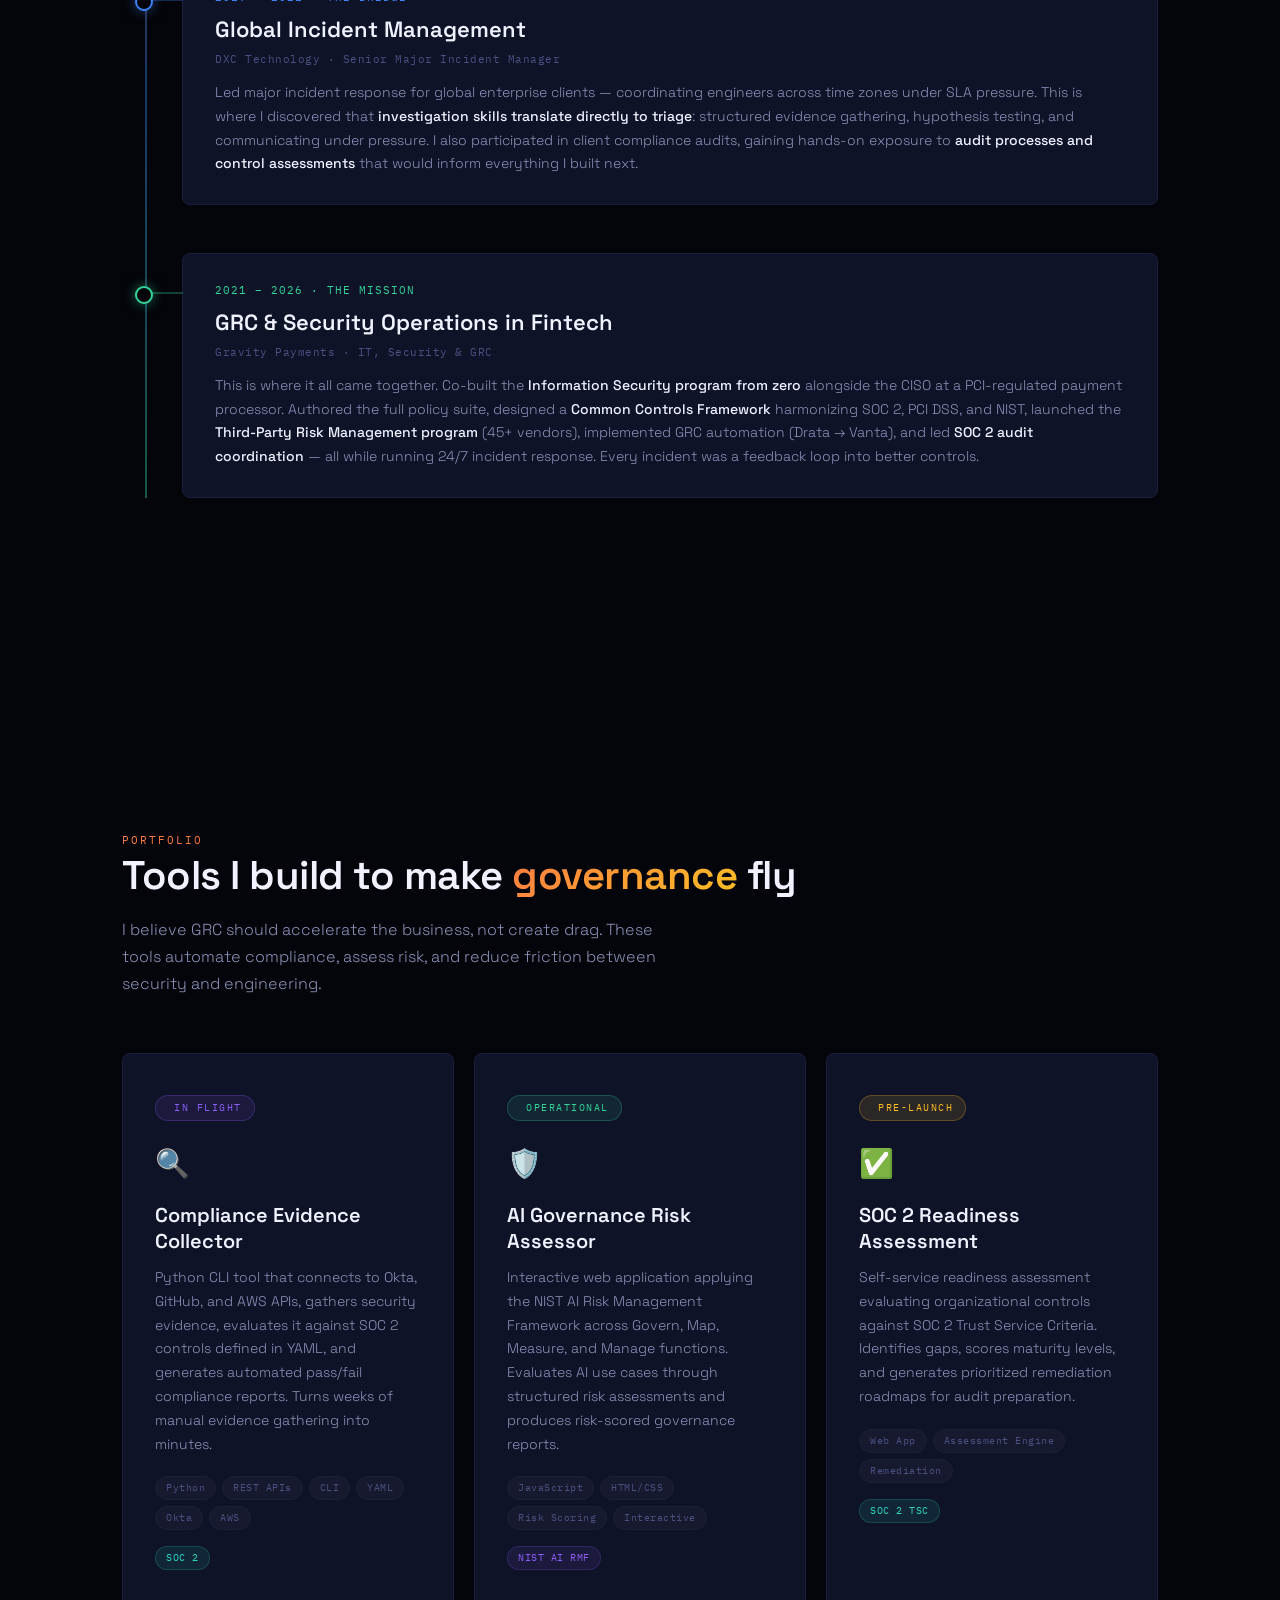
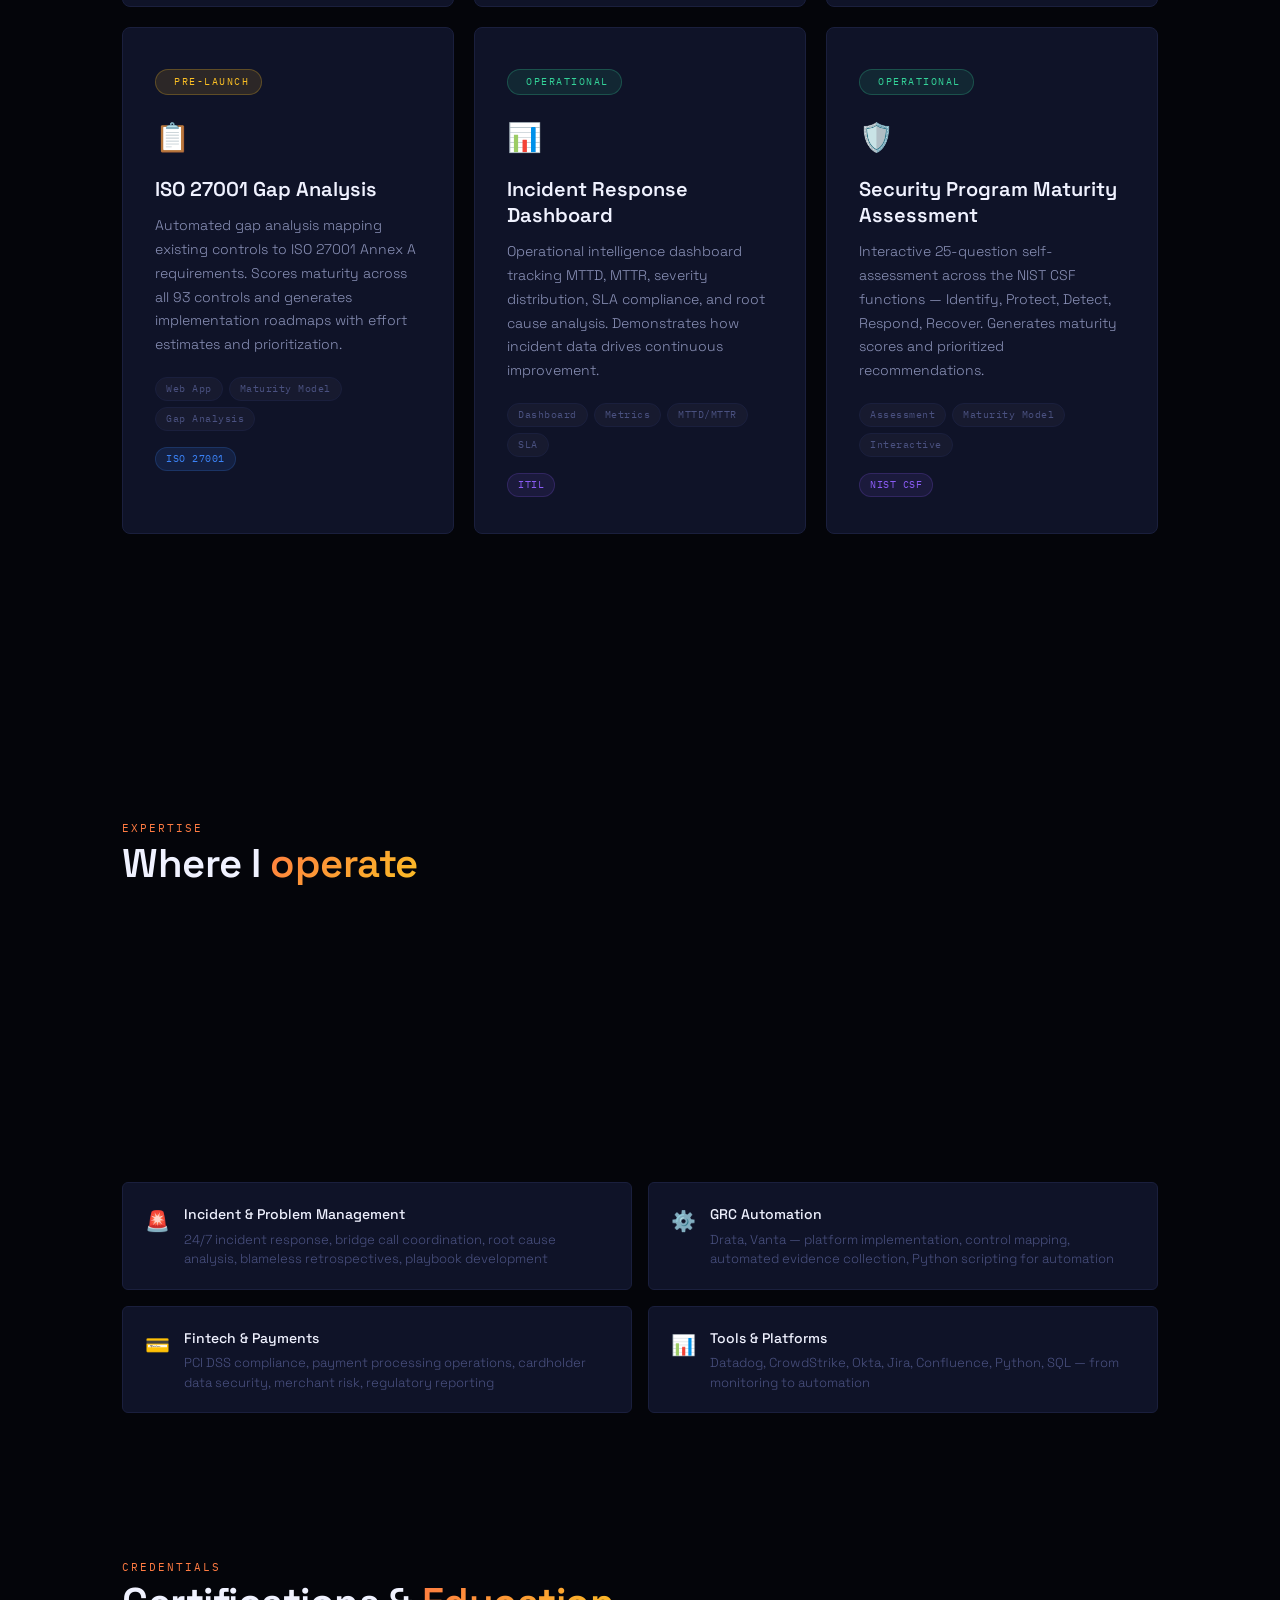
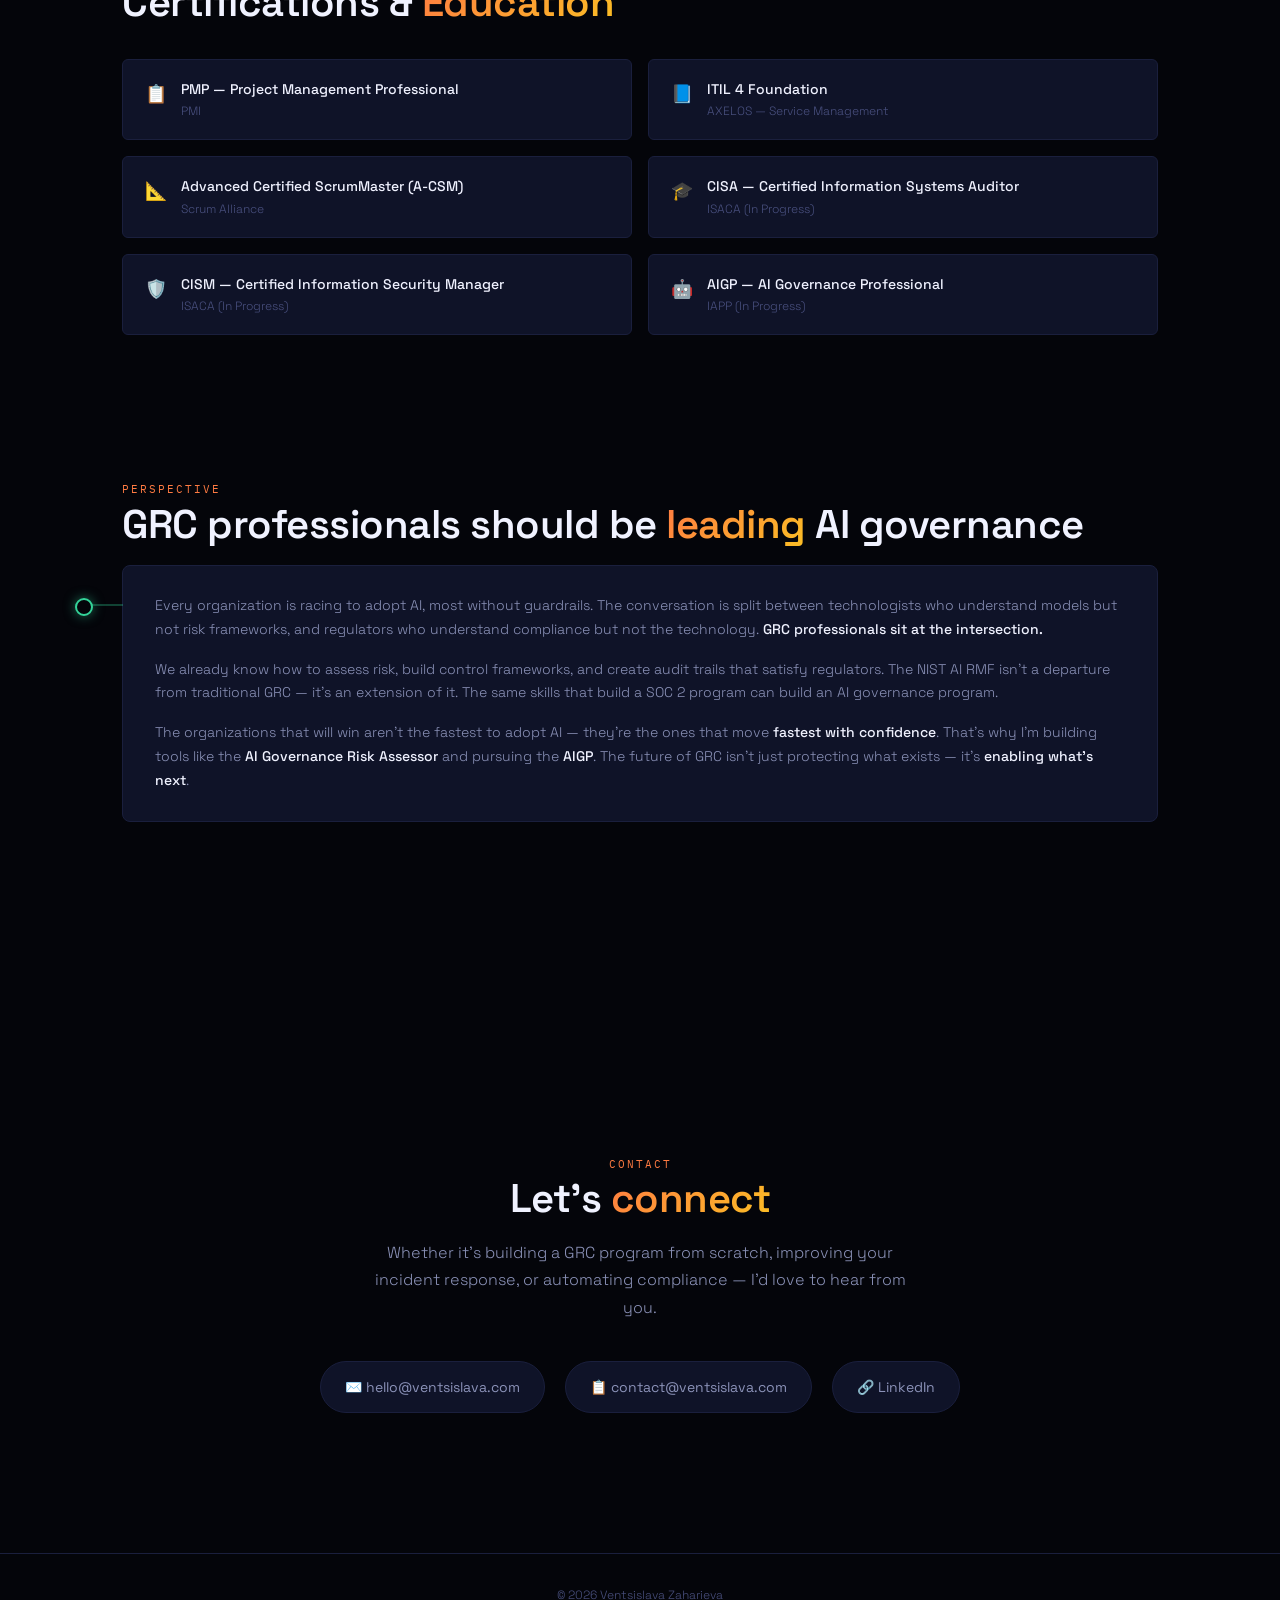
==== commit 42dbf135: "update LEO" ====
--- a/index.html
+++ b/index.html
@@ -70,13 +70,13 @@
                 <div class="waypoint waypoint-launch fade-up stagger-1">
                     <div class="waypoint-era">2010 – 2016 · THE FOUNDATION</div>
                     <h3 class="waypoint-title">International Law Enforcement</h3>
-                    <div class="waypoint-subtitle">Ministry of Interior, Bulgaria · Interpol · Europol</div>
-                    <p class="waypoint-text">Six years of cross-border investigations — from organized crime to fraud.
-                        Learned <strong>evidence integrity</strong>, precise documentation under legal standards,
-                        <strong>risk assessment</strong> under pressure, and communicating findings to stakeholders who
-                        spoke different languages, literally and figuratively. This wasn't a different career — it was
-                        the <strong>foundation</strong>. Every audit I run today follows patterns I learned in criminal
-                        investigations.
+                    <div class="waypoint-subtitle">Ministry of Interior, Bulgaria · Interpol · Europol · SIRENE</div>
+                    <p class="waypoint-text">Started in <strong>Drug Enforcement (2010–2013)</strong> performing
+                        undercover and operational work against organized crime rings, before advancing to the
+                        <strong>International Cooperation Unit</strong>. There, I managed joint cross-border projects
+                        and collaborated directly with <strong>Interpol, Europol, and SIRENE</strong>. Every audit I run
+                        today relies on the skills forged here: flawless <strong>evidence integrity</strong>, precise
+                        documentation under strict legal standards, and high-stakes <strong>risk assessment</strong>.
                     </p>
                 </div>
 
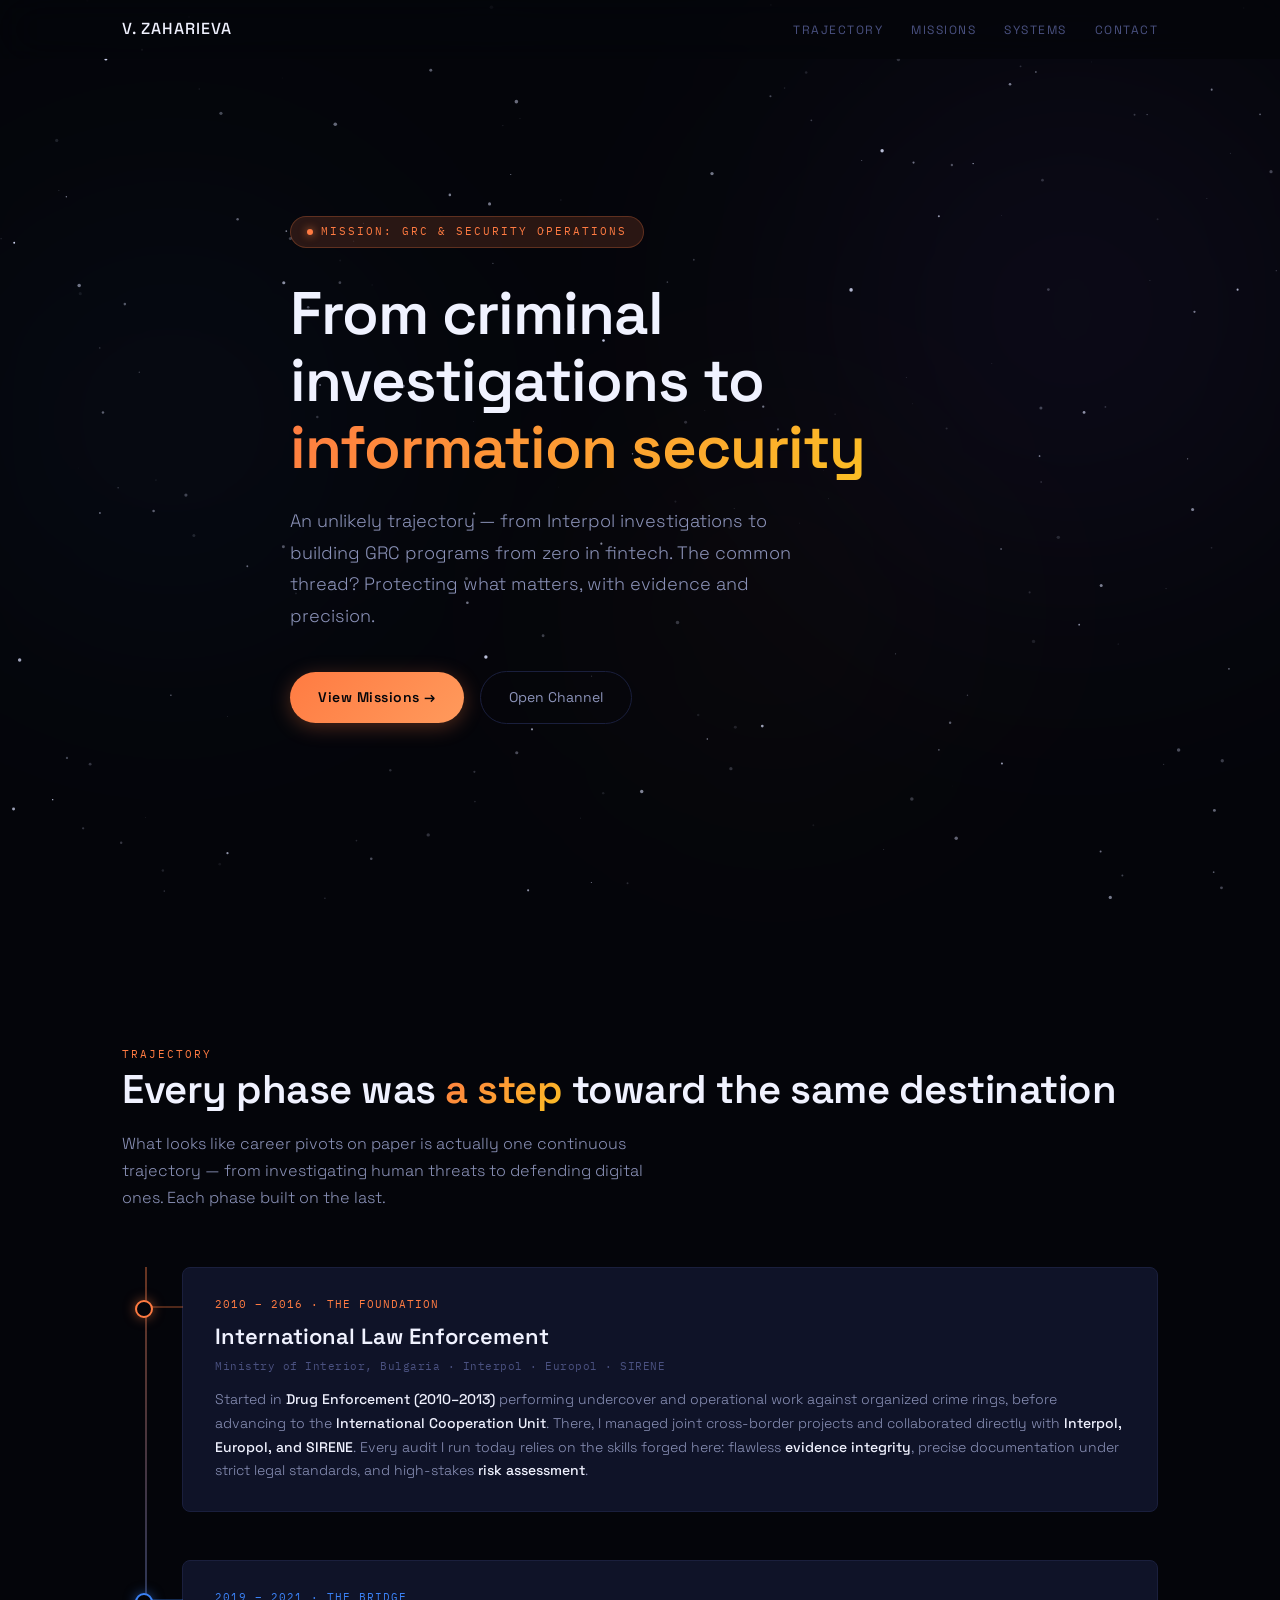
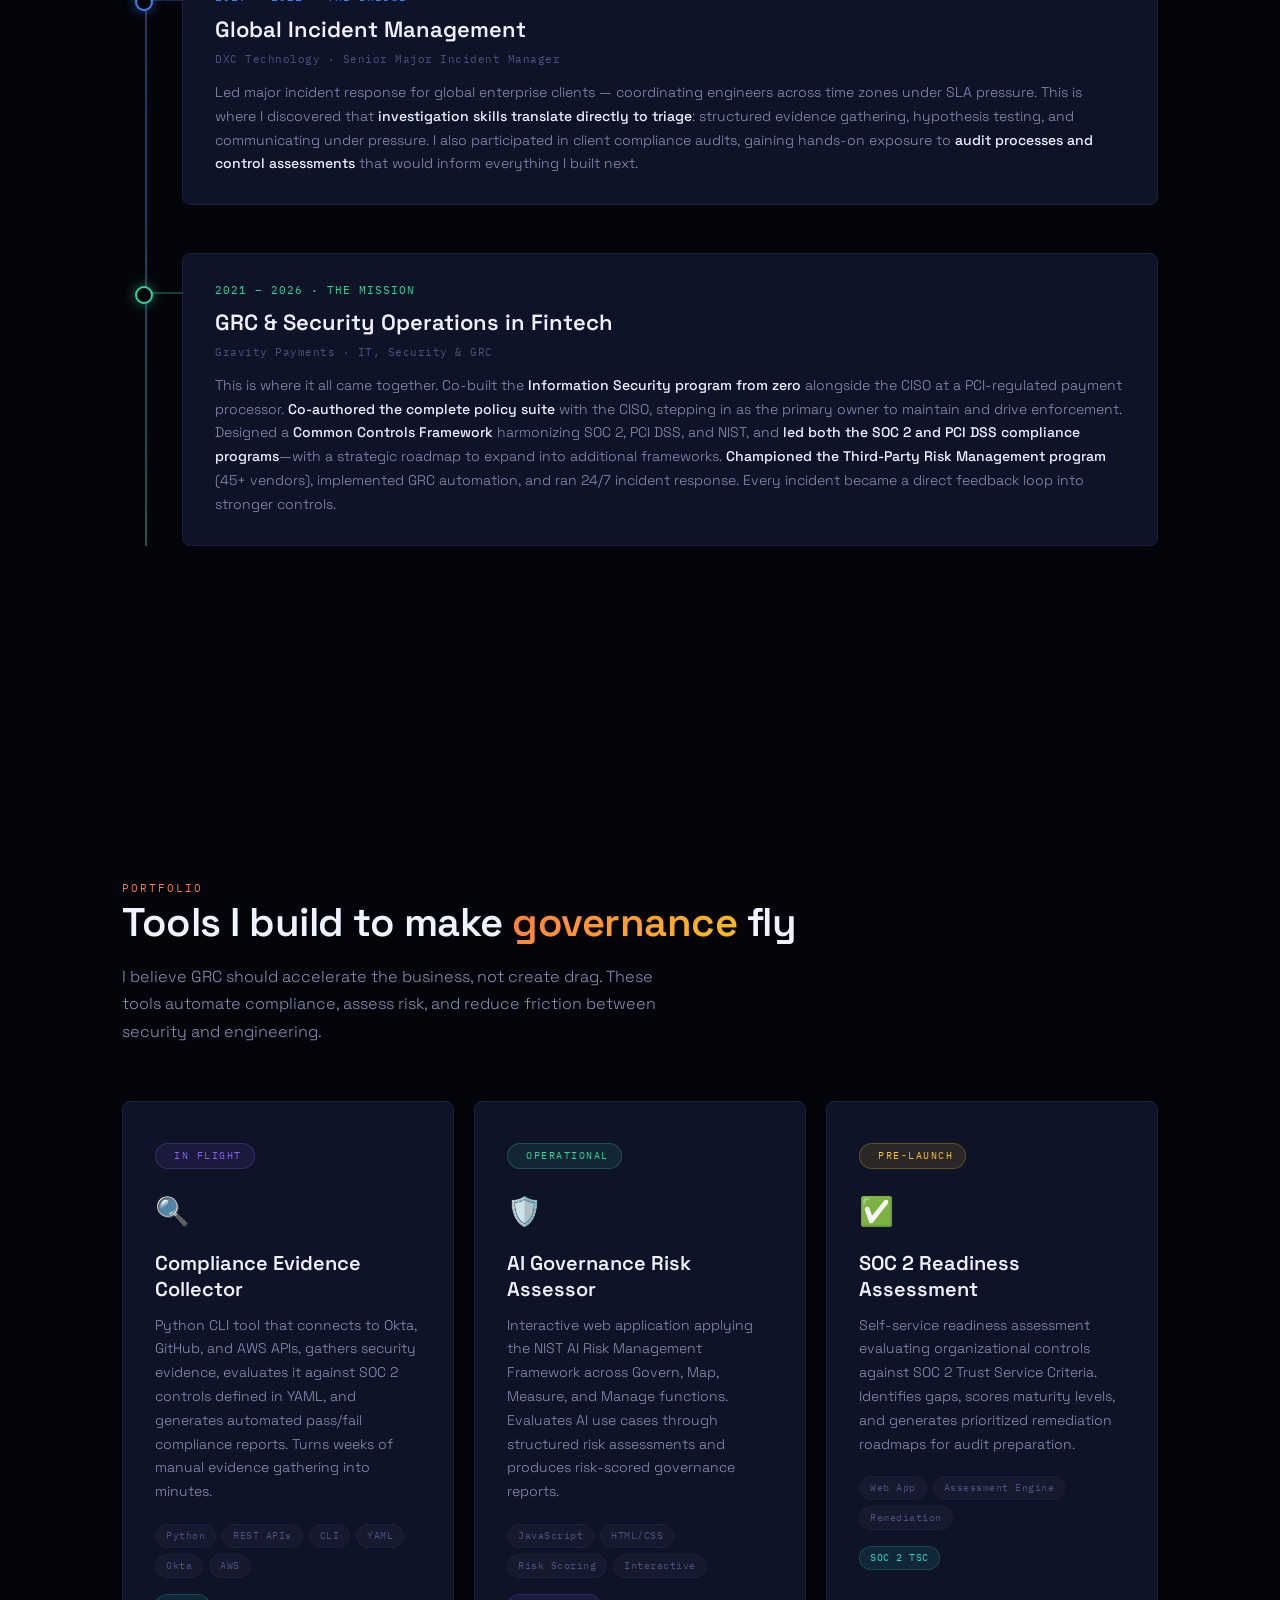
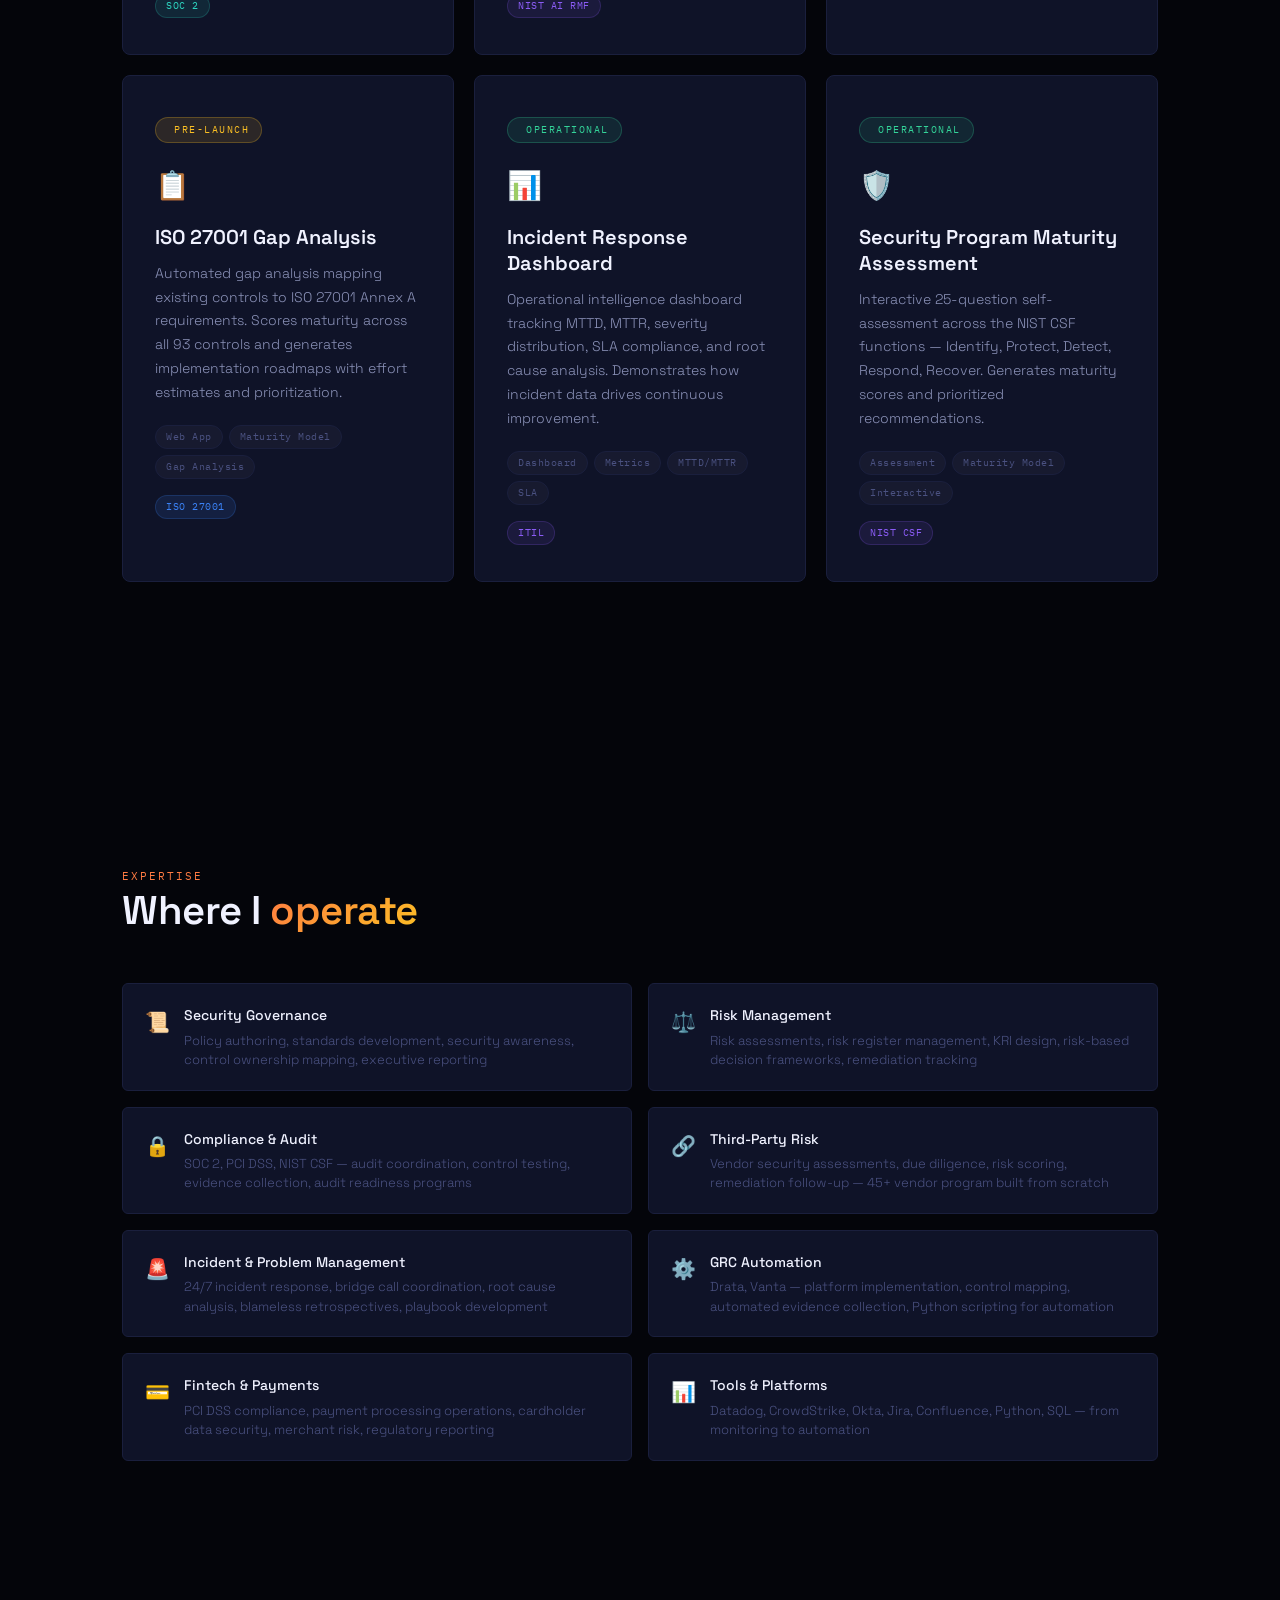
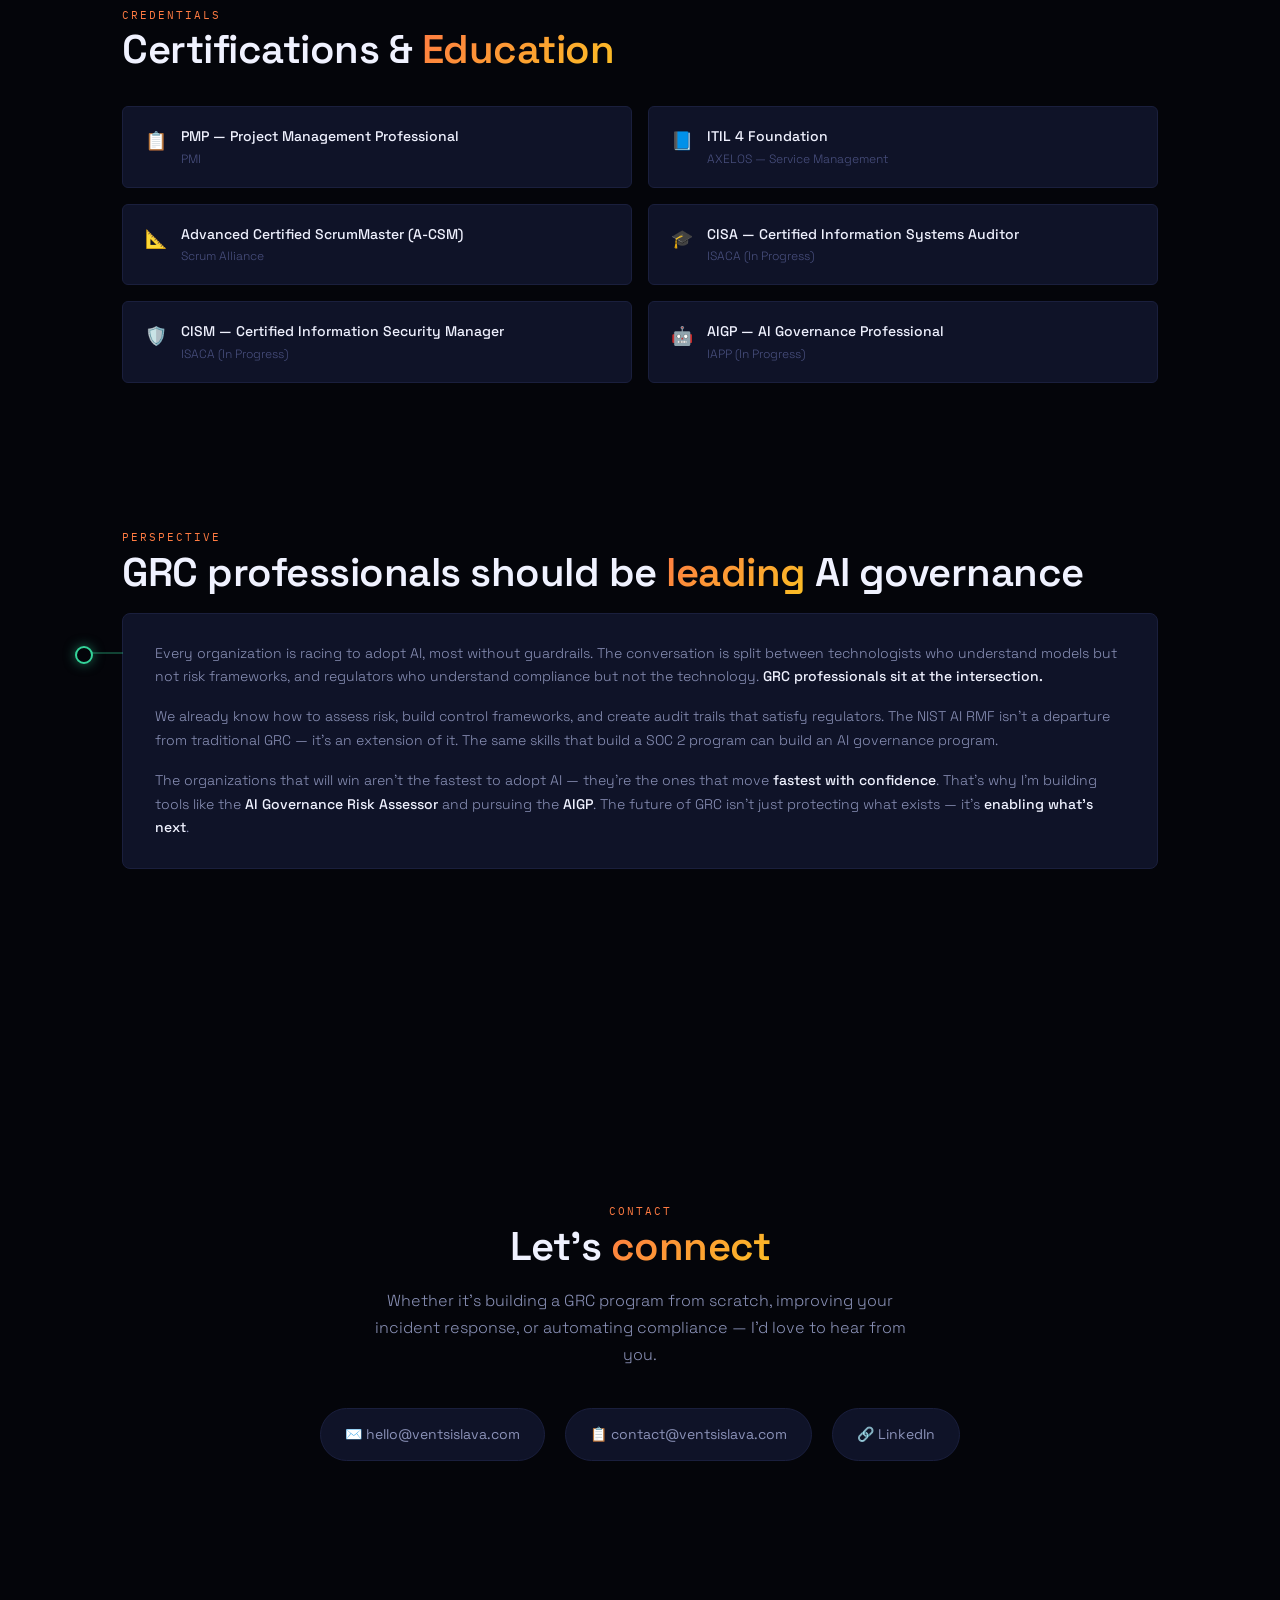
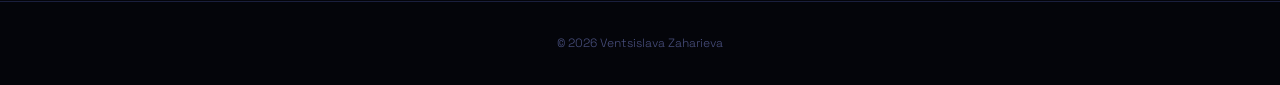
==== commit d9471b7c: "update GRC" ====
--- a/index.html
+++ b/index.html
@@ -101,11 +101,13 @@
                     <div class="waypoint-subtitle">Gravity Payments · IT, Security & GRC</div>
                     <p class="waypoint-text">This is where it all came together. Co-built the <strong>Information
                             Security program from zero</strong> alongside the CISO at a PCI-regulated payment processor.
-                        Authored the full policy suite, designed a <strong>Common Controls Framework</strong>
-                        harmonizing SOC 2, PCI DSS, and NIST, launched the <strong>Third-Party Risk Management
-                            program</strong> (45+ vendors), implemented GRC automation (Drata → Vanta), and led
-                        <strong>SOC 2 audit coordination</strong> — all while running 24/7 incident response. Every
-                        incident was a feedback loop into better controls.
+                        <strong>Co-authored the complete policy suite</strong> with the CISO, stepping in as the primary
+                        owner to maintain and drive enforcement. Designed a <strong>Common Controls Framework</strong>
+                        harmonizing SOC 2, PCI DSS, and NIST, and <strong>led both the SOC 2 and PCI DSS compliance
+                            programs</strong>—with a strategic roadmap to expand into additional frameworks.
+                        <strong>Championed the Third-Party Risk Management program</strong> (45+ vendors), implemented
+                        GRC automation, and ran 24/7 incident response. Every incident became a direct feedback loop
+                        into stronger controls.
                     </p>
                 </div>
             </div>
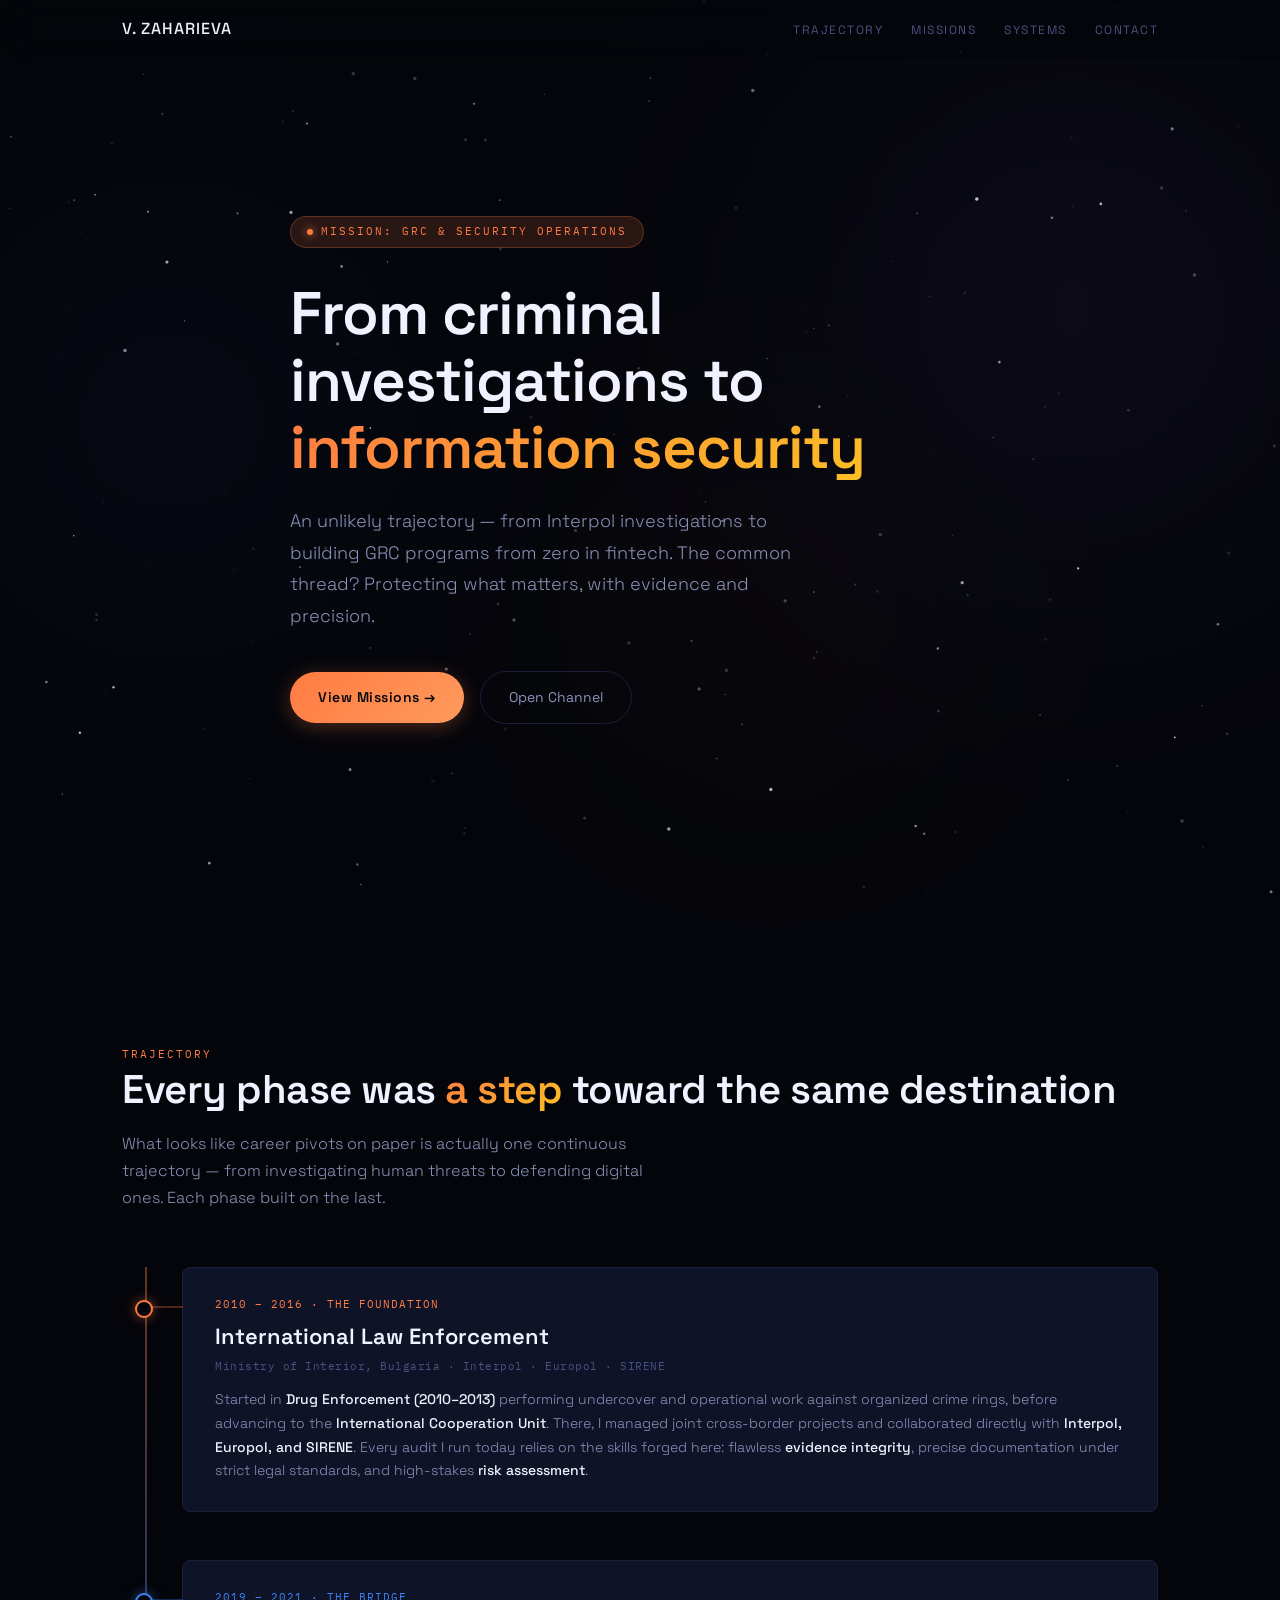
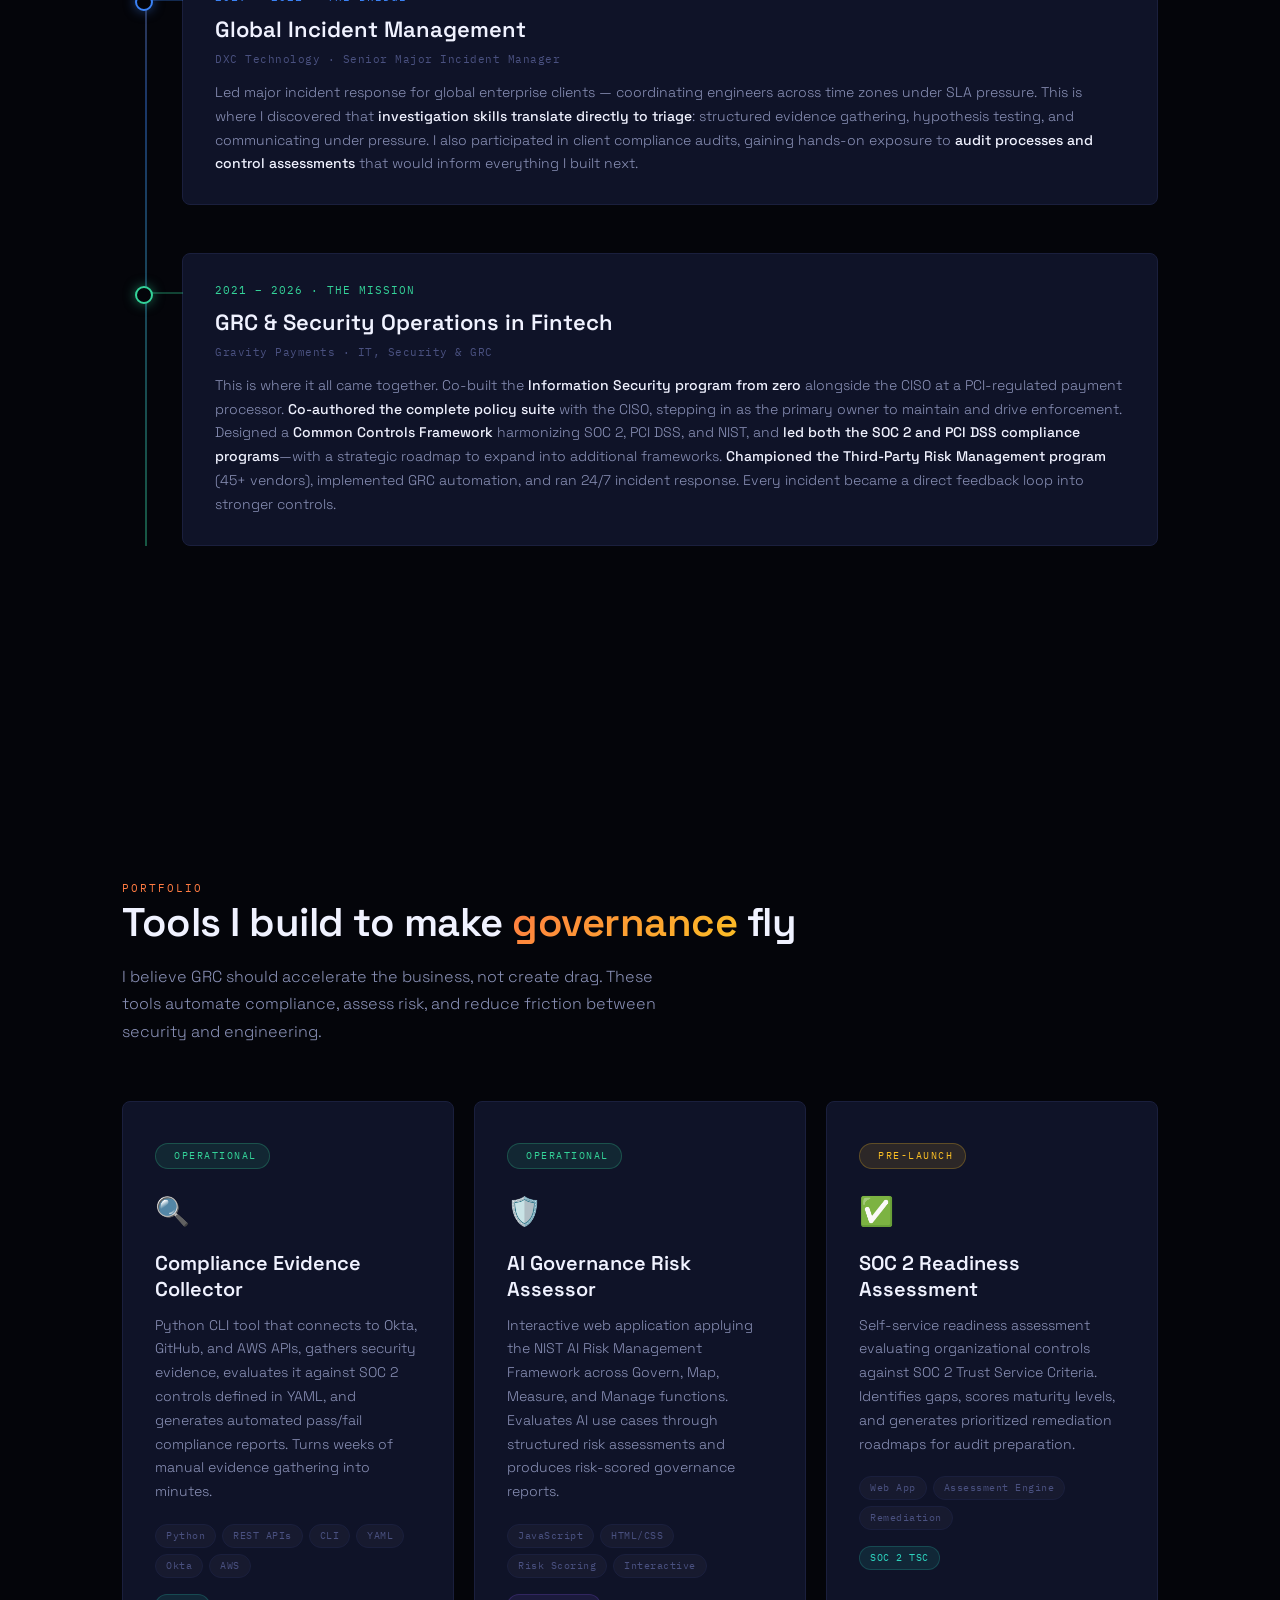
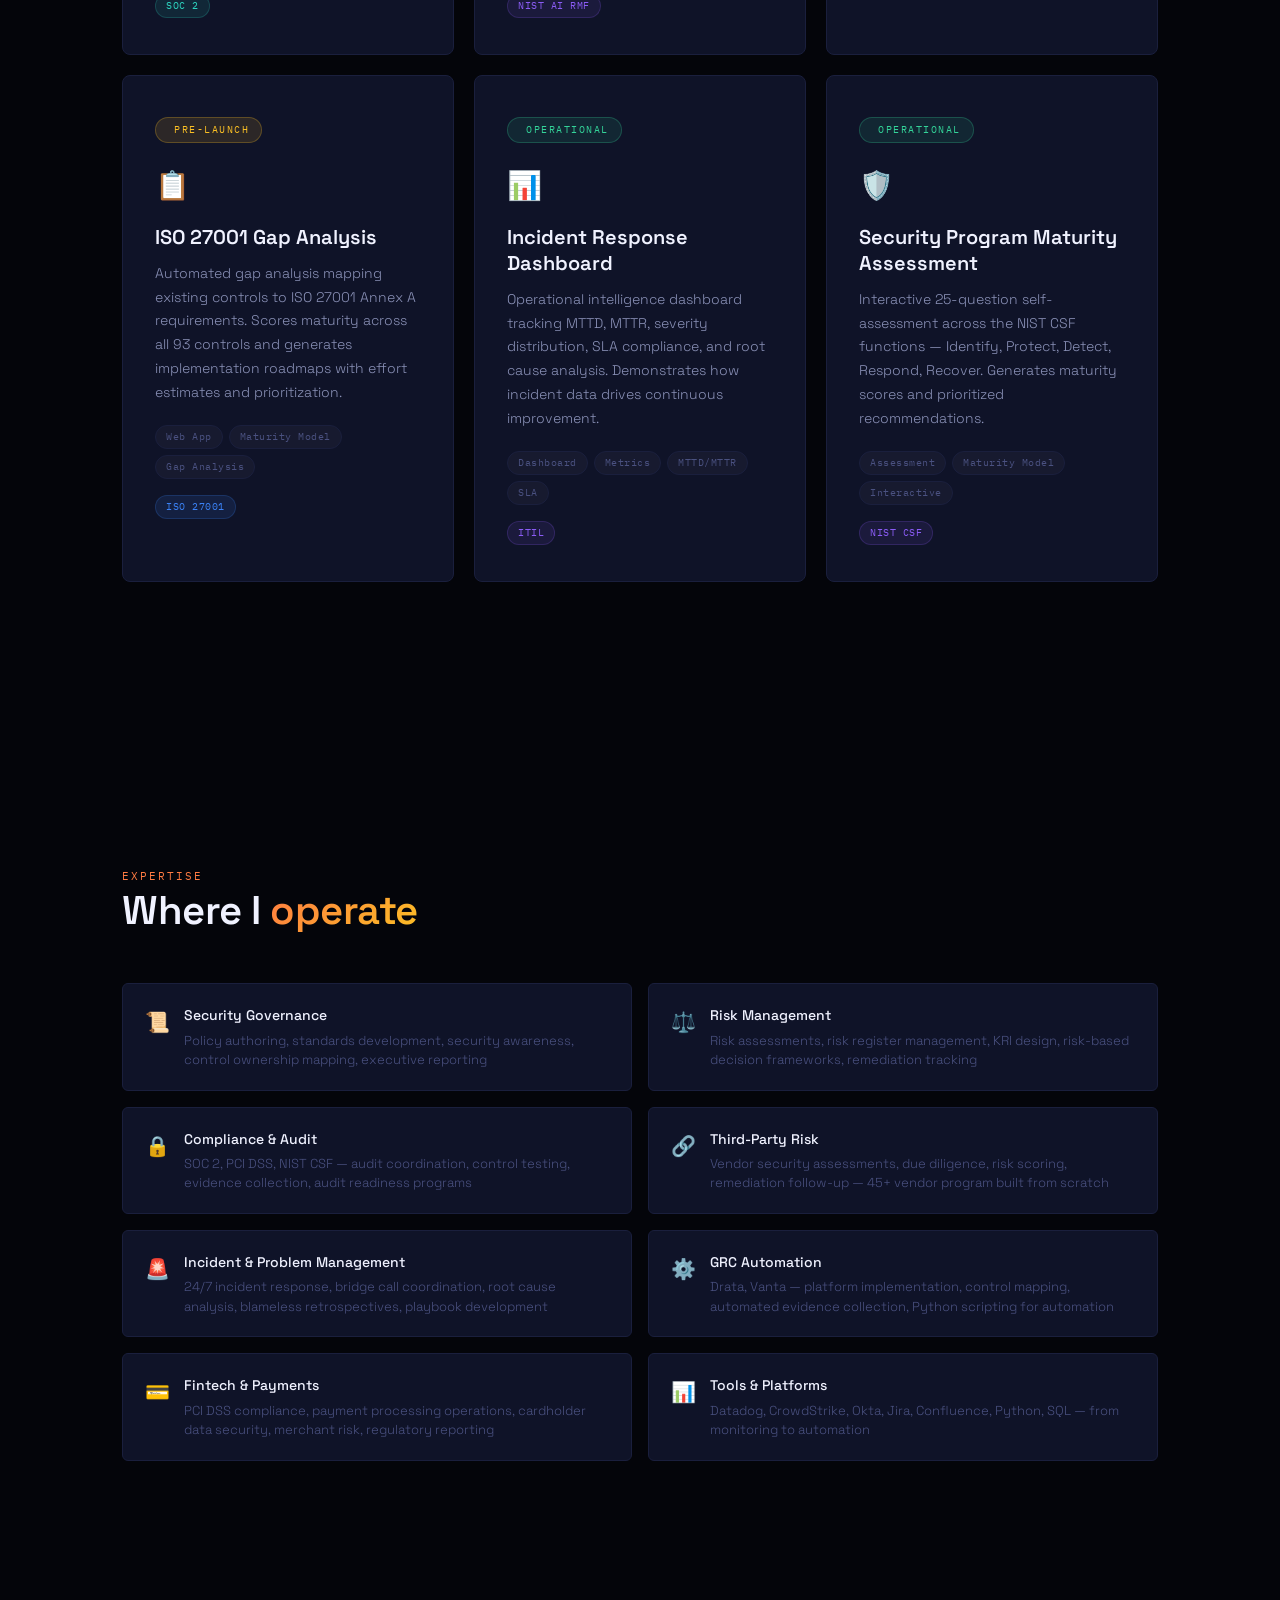
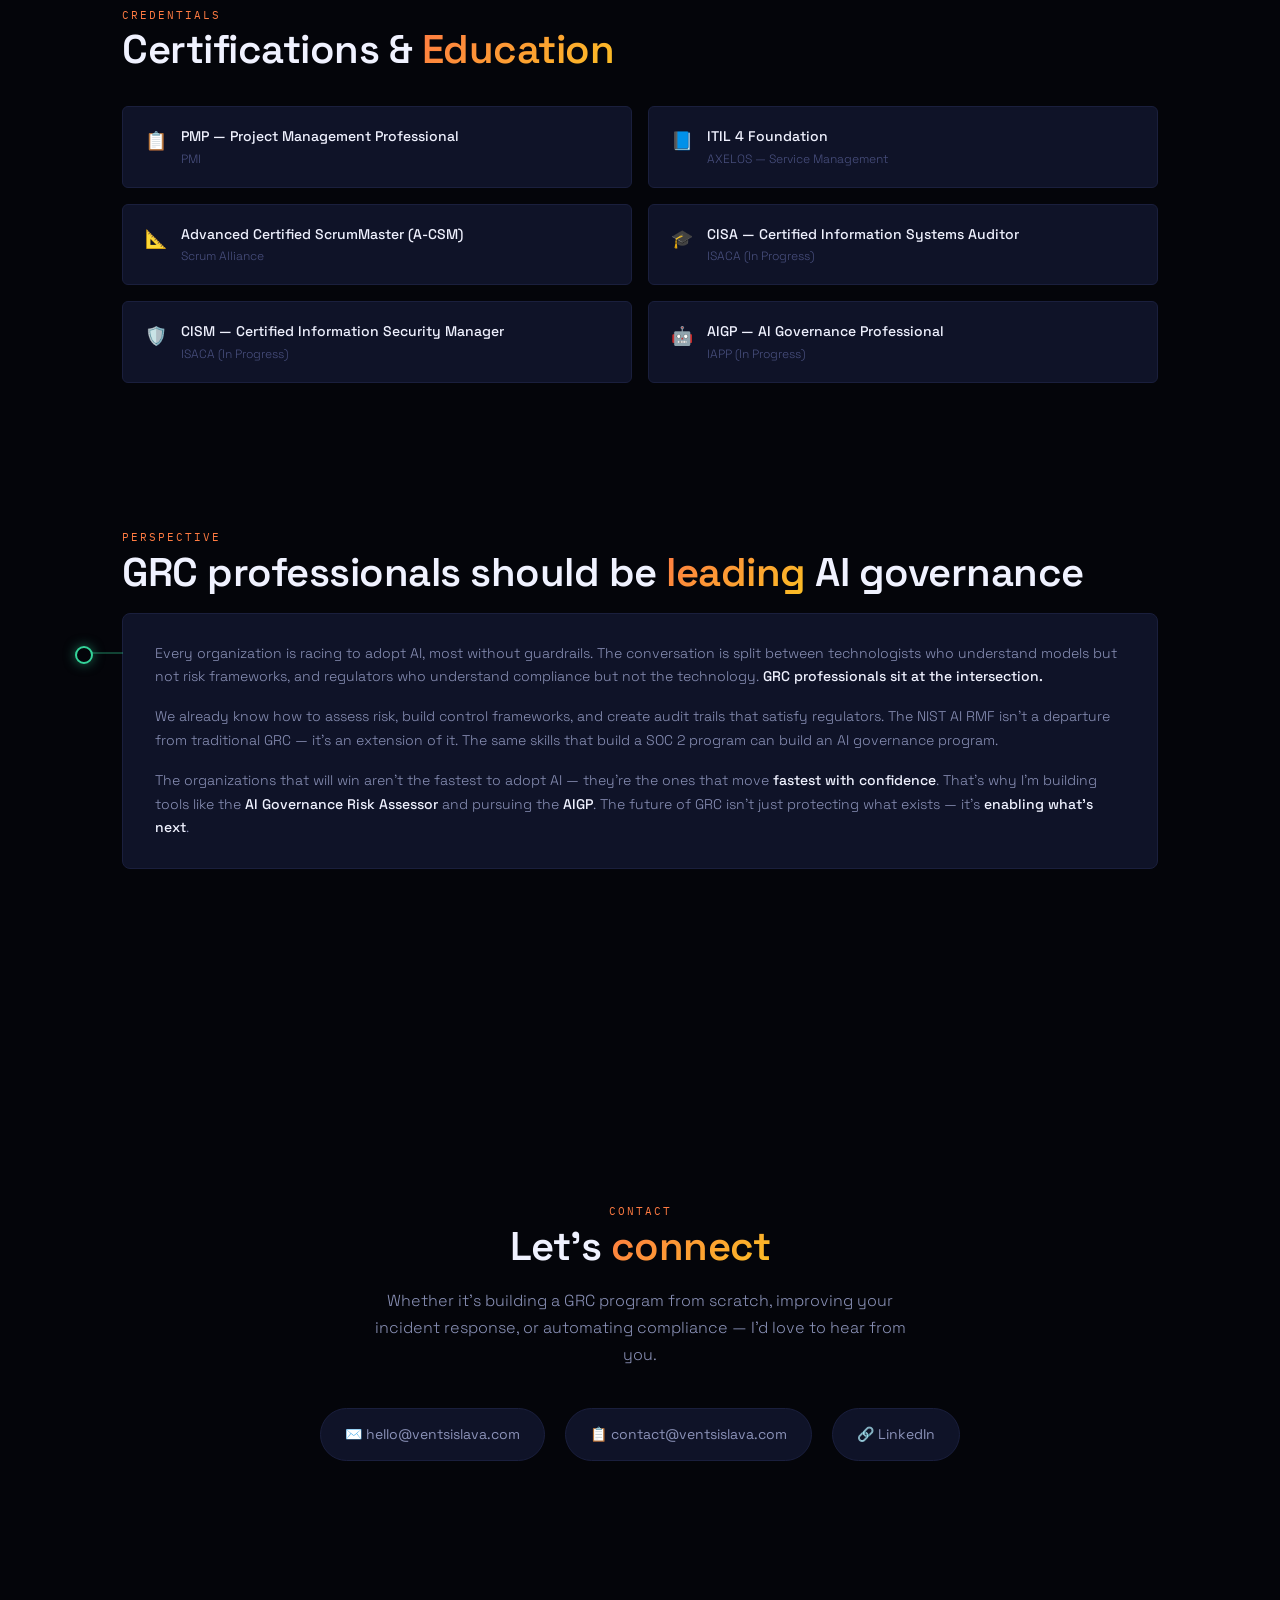
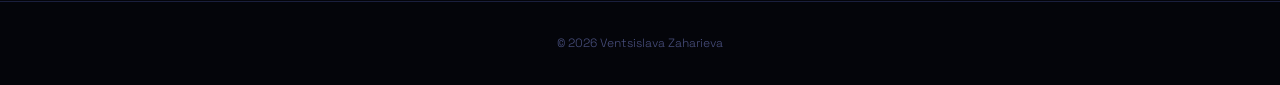
==== commit 8c14df9c: "evidence collector" ====
--- a/index.html
+++ b/index.html
@@ -125,11 +125,12 @@
             <div class="mission-grid">
                 <!-- Mission 1: Evidence Collector -->
                 <div class="mission-card fade-up stagger-1">
-                    <div class="mission-status status-in-flight">
-                        <span class="blink"></span> In Flight
+                    <div class="mission-status status-operational">
+                        <span class="blink"></span> Operational
                     </div>
                     <div class="mission-icon">🔍</div>
-                    <h3 class="mission-name">Compliance Evidence Collector</h3>
+                    <h3 class="mission-name"><a href="tools/compliance-evidence-collector.html"
+                            style="color: inherit; text-decoration: none;">Compliance Evidence Collector</a></h3>
                     <p class="mission-brief">Python CLI tool that connects to Okta, GitHub, and AWS APIs, gathers
                         security evidence, evaluates it against SOC 2 controls defined in YAML, and generates automated
                         pass/fail compliance reports. Turns weeks of manual evidence gathering into minutes.</p>
